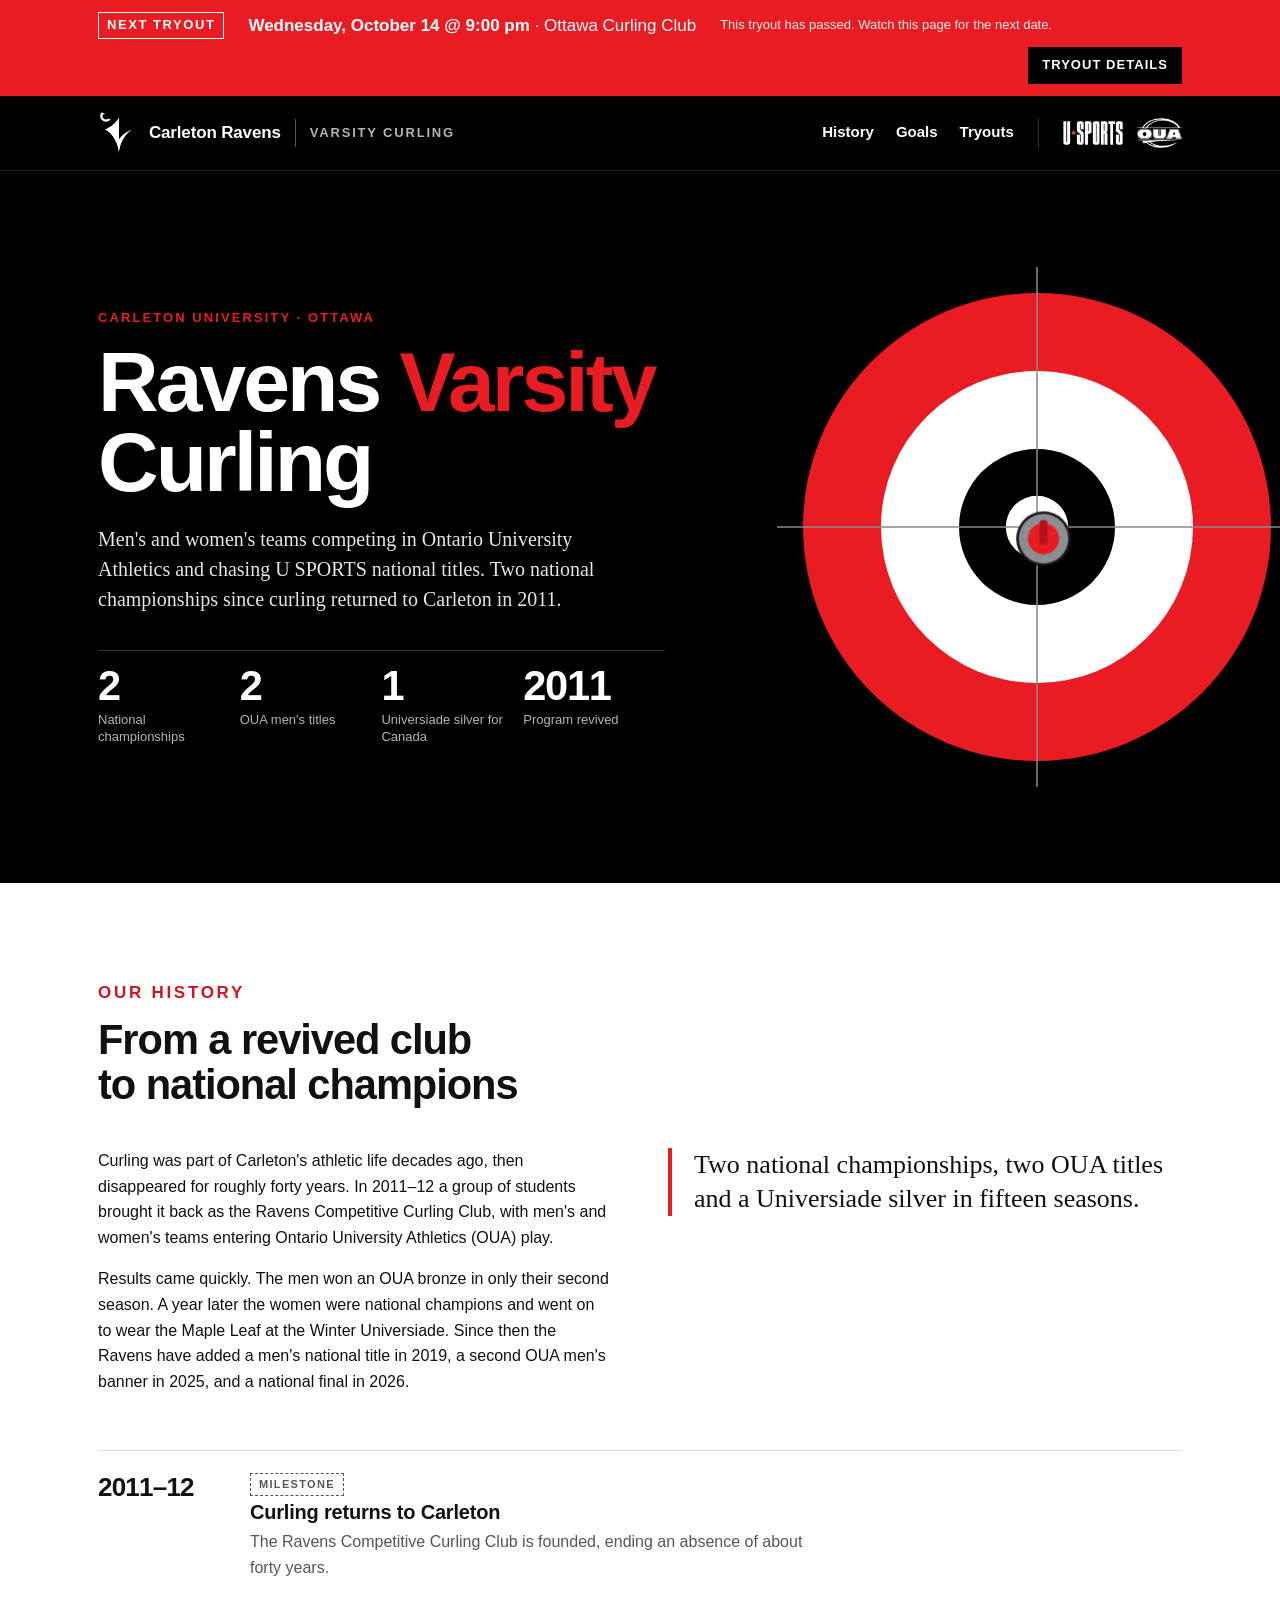
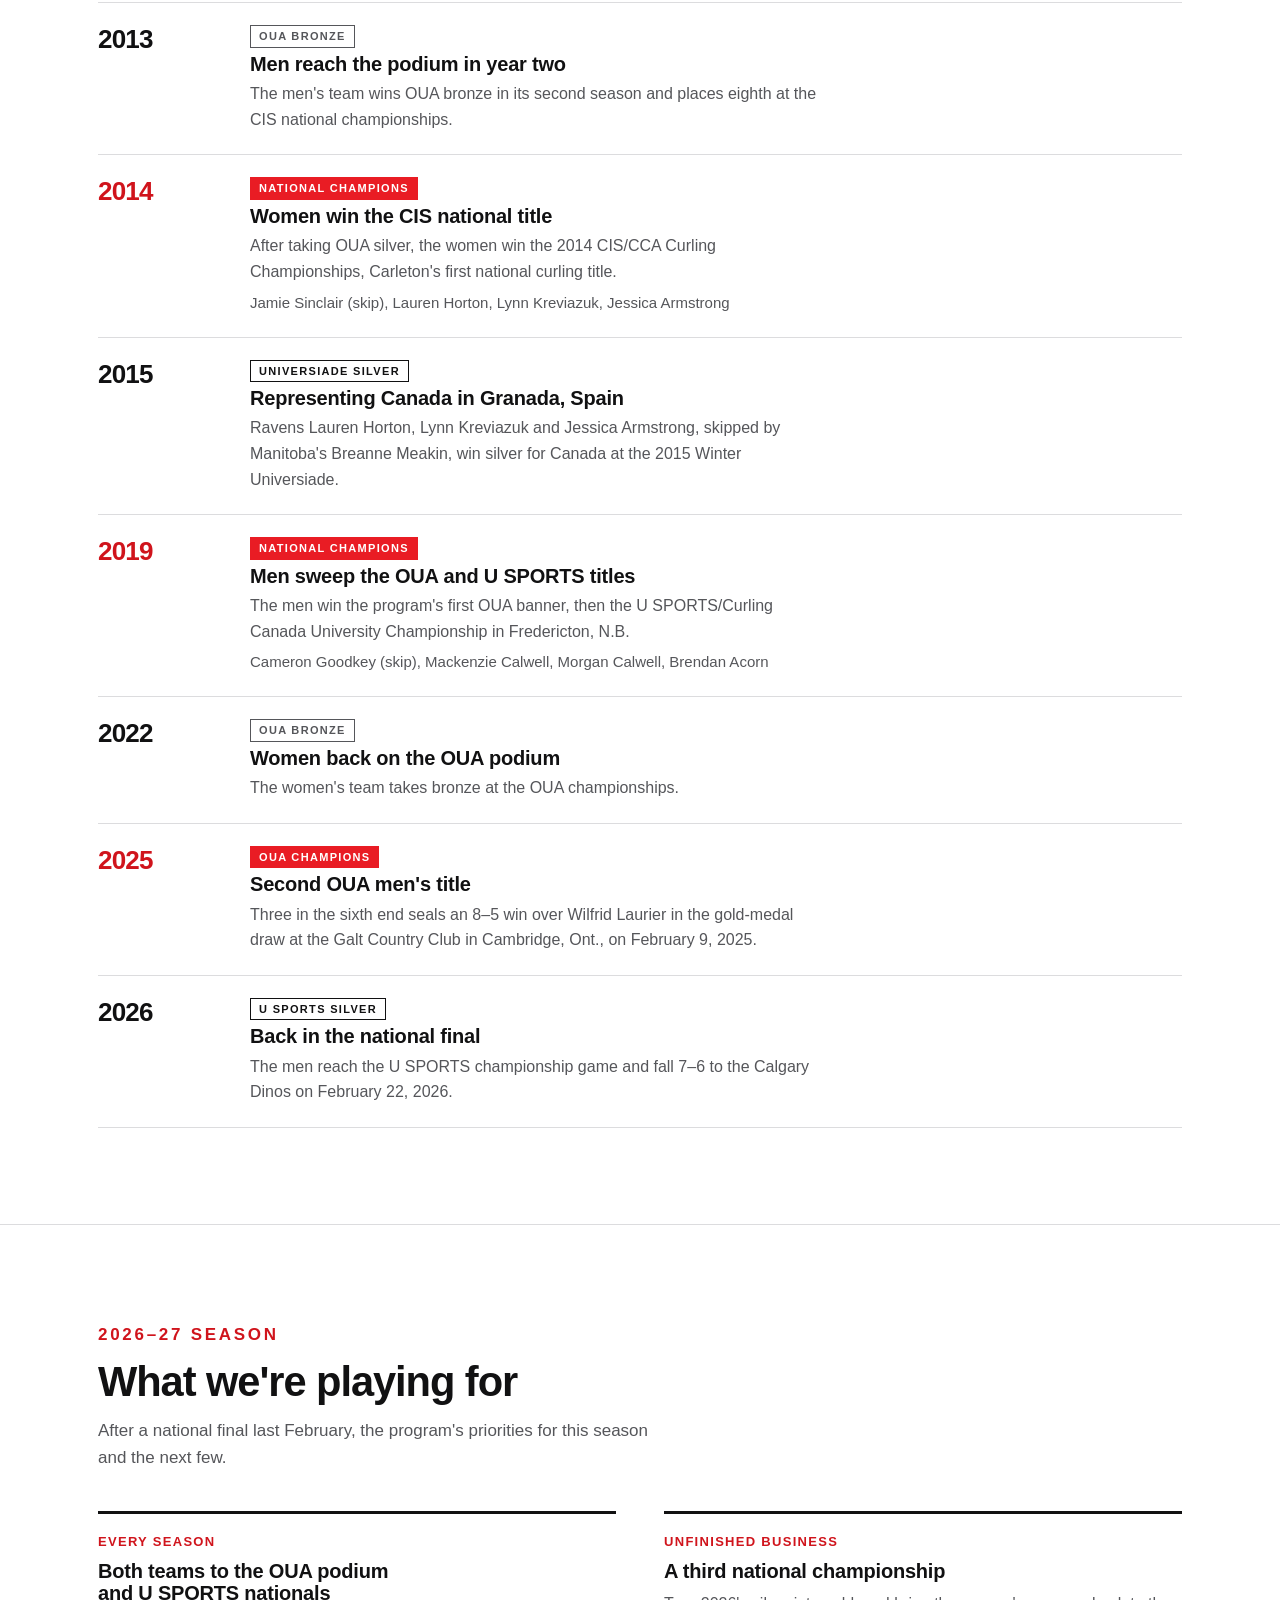
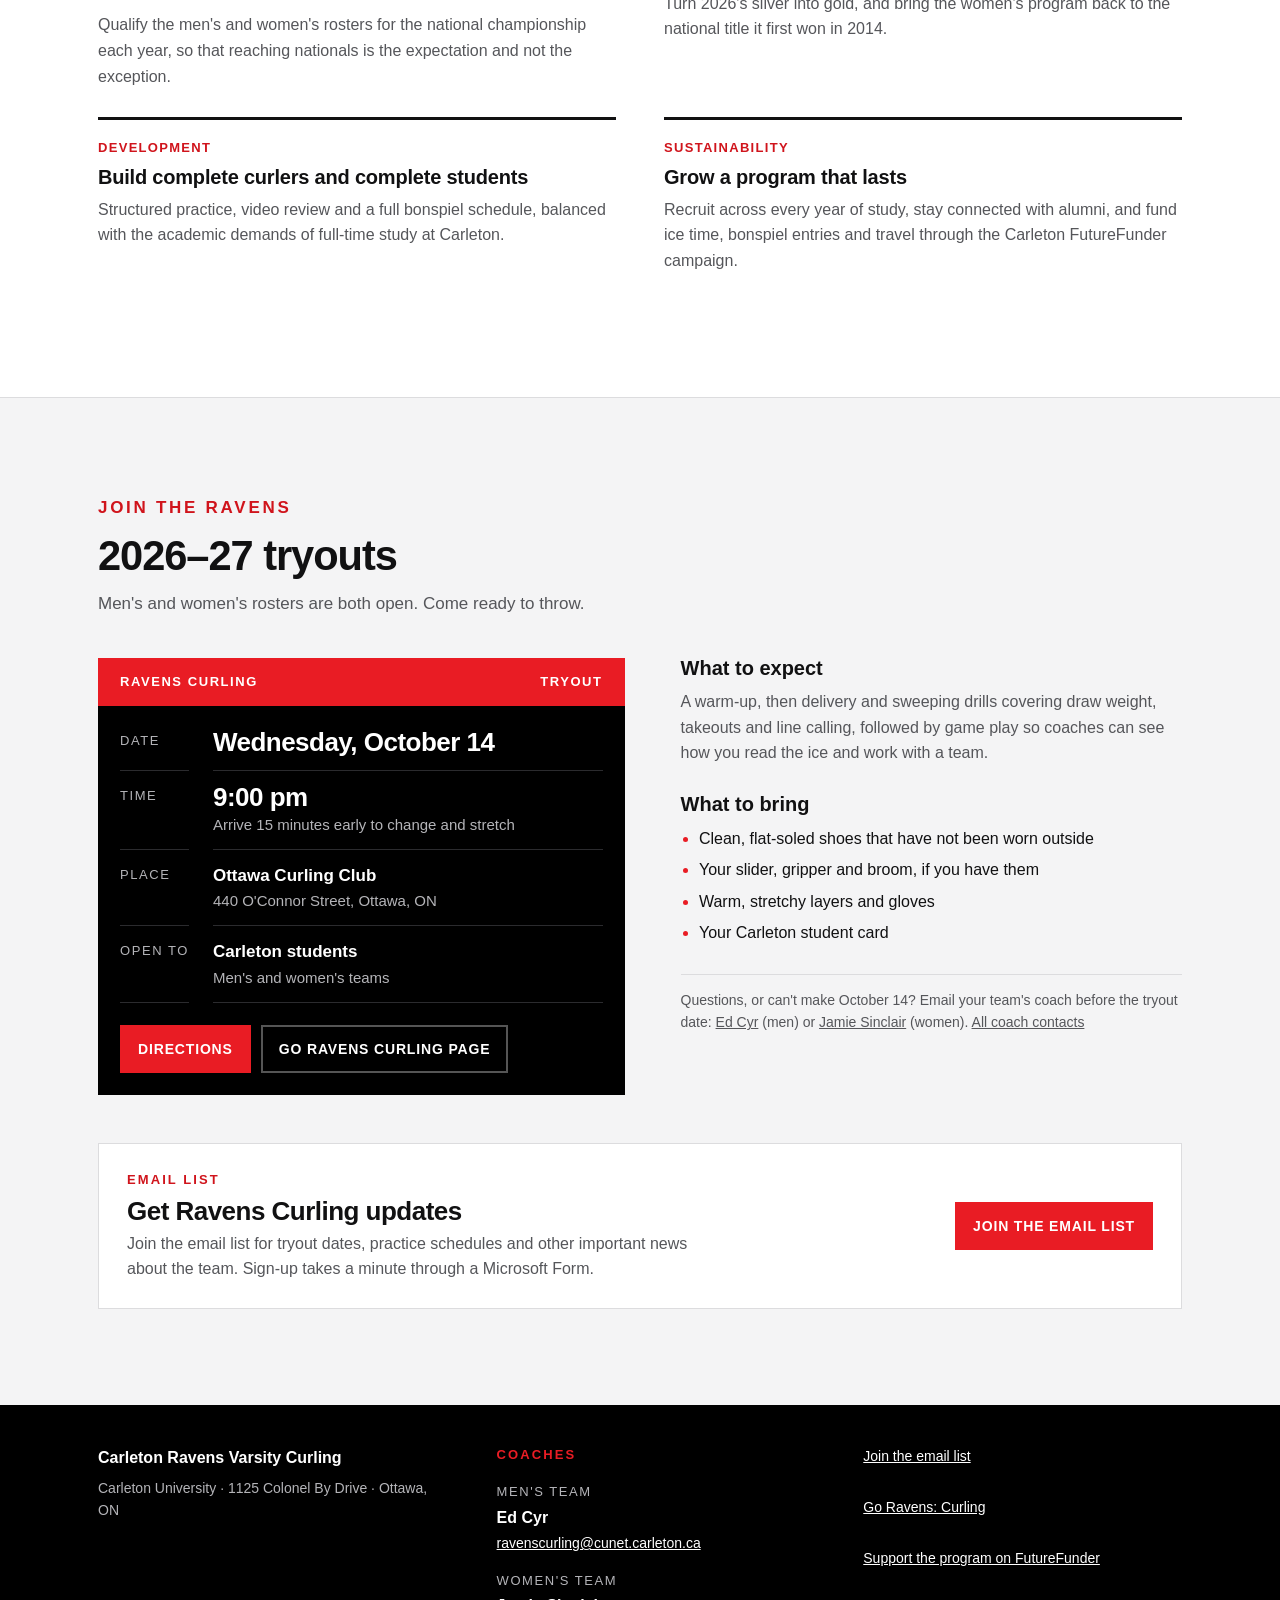
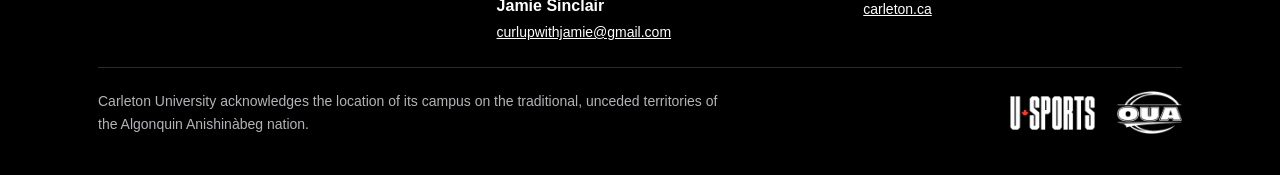
==== index.html @ e9db1a82 "Serve the site from index.html - Move the page from ravenscurling.html to index.html, so   ravenscur" ====
<!doctype html>
<html lang="en">
<head>
<meta charset="utf-8">
<meta name="viewport" content="width=device-width, initial-scale=1, viewport-fit=cover">
<title>Ravens Varsity Curling</title>
<meta name="description" content="Carleton Ravens Varsity Curling: program history, goals, and 2026–27 tryouts at the Ottawa Curling Club.">
<style>
/* Layout: red tryout bar pinned to the top of the document; black hero with a
   to-scale curling house bleeding off the right edge; white body with
   left-aligned sections and a year-rail timeline. Carleton brand colours only
   (Carleton Red, Black, White) plus hue-neutral greys. */
:root {
  /* Carleton primary palette */
  --carleton-red: #E91C24;
  --black: #000000;
  --white: #FFFFFF;

  /* Theme tokens */
  --bg: #FFFFFF;
  --fg: #111112;
  --muted: #55565A;
  --line: #DCDCDE;
  --surface: #F4F4F5;
  --accent-text: #D0141C;
  --hero-bg: #000000;
  --hero-fg: #FFFFFF;
  --hero-muted: #B4B4B8;

  /* Type: brand faces first, then the brand's system defaults (Arial, Georgia) */
  --font-sans: "Helvetica Now Display", "Helvetica Now Text", "Helvetica Neue", Helvetica, Arial, sans-serif;
  --font-serif: Publico, "Publico Text", Georgia, "Times New Roman", serif;

  --step--1: 0.8125rem;
  --step-0: 1rem;
  --step-1: 1.25rem;
  --step-2: 1.625rem;
  --step-3: clamp(1.9rem, 4vw, 2.6rem);
  --step-4: clamp(2.6rem, 8vw, 5.25rem);

  --gutter: clamp(16px, 4vw, 48px);
  --measure: 65ch;
  --maxw: 1180px;
  color-scheme: light;
}
@media (prefers-color-scheme: dark) {
  :root:not([data-theme="light"]) {
    --bg: #0D0D0E;
    --fg: #F2F2F3;
    --muted: #A4A4A9;
    --line: #2A2A2D;
    --surface: #17171A;
    --accent-text: #FF5A5F;
    --hero-bg: #000000;
    --hero-fg: #FFFFFF;
    --hero-muted: #B4B4B8;
    color-scheme: dark;
  }
}
:root[data-theme="dark"] {
  --bg: #0D0D0E;
  --fg: #F2F2F3;
  --muted: #A4A4A9;
  --line: #2A2A2D;
  --surface: #17171A;
  --accent-text: #FF5A5F;
  --hero-bg: #000000;
  --hero-fg: #FFFFFF;
  --hero-muted: #B4B4B8;
  color-scheme: dark;
}

*, *::before, *::after { box-sizing: border-box; }
html { -webkit-text-size-adjust: 100%; scroll-behavior: smooth; }
@media (prefers-reduced-motion: reduce) { html { scroll-behavior: auto; } }
body {
  margin: 0;
  background: var(--bg);
  color: var(--fg);
  font-family: var(--font-sans);
  font-size: var(--step-0);
  line-height: 1.6;
}
img, svg { max-width: 100%; }
a { color: inherit; }
a:focus-visible, button:focus-visible {
  outline: 3px solid var(--carleton-red);
  outline-offset: 3px;
}
h1, h2, h3 { text-wrap: balance; line-height: 1.08; margin: 0; }
p { margin: 0; }

.wrap {
  max-width: var(--maxw);
  margin-inline: auto;
  padding-inline: var(--gutter);
}

/* ---------- Tryout bar (very top) ---------- */
.tryout-bar {
  background: var(--carleton-red);
  color: var(--white);
  padding-top: env(safe-area-inset-top, 0px);
}
.tryout-bar .wrap {
  display: flex;
  flex-wrap: wrap;
  align-items: center;
  gap: 8px 24px;
  padding-block: 12px;
}
.tryout-bar .label {
  font-size: var(--step--1);
  font-weight: 700;
  letter-spacing: 0.12em;
  text-transform: uppercase;
  border: 1.5px solid currentColor;
  padding: 2px 8px;
  white-space: nowrap;
}
.tryout-bar .when {
  font-weight: 700;
  font-size: 1.0625rem;
  min-width: 0;
}
.tryout-bar .when span { font-weight: 400; }
.tryout-bar .countdown {
  font-size: var(--step--1);
  font-variant-numeric: tabular-nums;
  opacity: 0.92;
}
.tryout-bar a.cta {
  margin-left: auto;
  font-weight: 700;
  font-size: var(--step--1);
  letter-spacing: 0.08em;
  text-transform: uppercase;
  text-decoration: none;
  background: var(--black);
  color: var(--white);
  padding: 8px 14px;
  white-space: nowrap;
}
.tryout-bar a.cta:hover { background: var(--white); color: var(--black); }

/* ---------- Site header ---------- */
.site-head {
  background: var(--hero-bg);
  color: var(--hero-fg);
  border-bottom: 1px solid #222;
}
.site-head .wrap {
  display: flex;
  flex-wrap: wrap;
  align-items: center;
  justify-content: space-between;
  gap: 10px 24px;
  padding-block: 14px;
}
.wordmark {
  display: flex;
  align-items: center;
  gap: 14px;
  text-decoration: none;
  font-weight: 700;
  letter-spacing: -0.01em;
}
.brand { display: flex; align-items: center; gap: 14px; margin-right: auto; }
.mark-link { display: block; transition: opacity .15s ease; }
.mark-link:hover { opacity: 0.8; }
.mark-link .mark { display: block; height: 46px; width: auto; }
.wordmark .uni { font-size: 1.0625rem; }
.wordmark .divider { width: 1px; align-self: stretch; background: #555; }
.wordmark .team {
  font-size: var(--step--1);
  text-transform: uppercase;
  letter-spacing: 0.14em;
  color: var(--hero-muted);
}
.site-nav { display: flex; flex-wrap: wrap; gap: 4px 22px; }
.site-nav a {
  text-decoration: none;
  font-size: 0.9375rem;
  font-weight: 700;
  padding-block: 4px;
  border-bottom: 2px solid transparent;
}
.site-nav a:hover { border-bottom-color: var(--carleton-red); }

/* U SPORTS and OUA marks: white on transparent, so they sit on black only */
.leagues { display: flex; align-items: center; gap: 14px; }
.leagues img { display: block; width: auto; }
.site-head .leagues { padding-left: 24px; border-left: 1px solid #333; }
.site-head .lg-usports { height: 24px; }
.site-head .lg-oua { height: 30px; }

/* ---------- Hero ---------- */
.hero {
  background: var(--hero-bg);
  color: var(--hero-fg);
  overflow: hidden;
  position: relative;
}
.hero .wrap {
  display: grid;
  grid-template-columns: minmax(0, 1.15fr) minmax(0, 1fr);
  align-items: center;
  gap: 24px;
  padding-block: clamp(48px, 8vw, 96px);
}
.eyebrow {
  font-size: var(--step--1);
  font-weight: 700;
  text-transform: uppercase;
  letter-spacing: 0.16em;
}
.hero .eyebrow { color: var(--carleton-red); }
.hero h1 {
  font-size: var(--step-4);
  font-weight: 800;
  letter-spacing: -0.035em;
  line-height: 0.95;
  margin-top: 14px;
}
.hero h1 .red { color: var(--carleton-red); }
.hero .lede {
  font-family: var(--font-serif);
  font-size: var(--step-1);
  line-height: 1.5;
  color: #E6E6E8;
  max-width: 34rem;
  margin-top: 22px;
}
.honours {
  list-style: none;
  padding: 0;
  margin: 36px 0 0;
  display: grid;
  grid-template-columns: repeat(4, minmax(0, 1fr));
  border-top: 1px solid #333;
}
.honours li {
  padding: 14px 12px 0 0;
  display: grid;
  gap: 4px;
  align-content: start;
}
.honours .n {
  font-size: var(--step-3);
  font-weight: 800;
  letter-spacing: -0.03em;
  line-height: 1;
  font-variant-numeric: tabular-nums;
}
.honours .t {
  font-size: var(--step--1);
  color: var(--hero-muted);
  line-height: 1.35;
}

.house-fig {
  margin: 0;
  justify-self: end;
  width: min(520px, 118%);
  margin-right: calc(-1 * clamp(40px, 9vw, 140px));
  position: relative;
}
.house-fig svg { display: block; width: 100%; height: auto; }
.stone-slide {
  animation: deliver 1.6s cubic-bezier(.17,.84,.32,1) 0.2s both;
}
@keyframes deliver {
  from { transform: translate(0, 230px); }
  to   { transform: translate(0, 0); }
}
@media (prefers-reduced-motion: reduce) {
  .stone-slide { animation: none; }
}

/* ---------- Sections ---------- */
section.block { padding-block: clamp(56px, 8vw, 96px); }
section.block + section.block { border-top: 1px solid var(--line); }
.sec-head {
  display: grid;
  gap: 12px;
  margin-bottom: 40px;
  max-width: var(--measure);
}
.sec-head .eyebrow { color: var(--accent-text); }
.sec-head h2 {
  font-size: var(--step-3);
  font-weight: 800;
  letter-spacing: -0.025em;
}
.sec-head p { color: var(--muted); font-size: 1.0625rem; }

/* History intro */
.history-intro {
  display: grid;
  grid-template-columns: minmax(0, 1fr) minmax(0, 1fr);
  gap: 32px 56px;
  margin-bottom: 56px;
}
.history-intro p { max-width: var(--measure); }
.history-intro p + p { margin-top: 1em; }
.pull {
  font-family: var(--font-serif);
  font-size: var(--step-2);
  line-height: 1.3;
  border-left: 4px solid var(--carleton-red);
  padding-left: 22px;
  align-self: start;
}
.pull cite {
  display: block;
  font-family: var(--font-sans);
  font-style: normal;
  font-size: var(--step--1);
  color: var(--muted);
  margin-top: 12px;
  letter-spacing: 0.04em;
}

/* Timeline */
.timeline {
  list-style: none;
  margin: 0;
  padding: 0;
  display: grid;
}
.timeline li {
  display: grid;
  grid-template-columns: 7.5rem minmax(0, 1fr);
  gap: 0 32px;
  padding-block: 22px;
  border-top: 1px solid var(--line);
}
.timeline li:last-child { border-bottom: 1px solid var(--line); }
.timeline .yr {
  font-size: var(--step-2);
  font-weight: 800;
  letter-spacing: -0.03em;
  line-height: 1.1;
  font-variant-numeric: tabular-nums;
}
.timeline .body { display: grid; gap: 6px; min-width: 0; }
.timeline h3 { font-size: var(--step-1); font-weight: 700; letter-spacing: -0.01em; }
.timeline p { color: var(--muted); max-width: var(--measure); }
.timeline .roster { font-size: 0.9375rem; }
.chip {
  justify-self: start;
  font-size: 0.6875rem;
  font-weight: 700;
  text-transform: uppercase;
  letter-spacing: 0.12em;
  padding: 3px 8px;
  border: 1.5px solid var(--fg);
  line-height: 1.3;
}
.chip.gold { background: var(--carleton-red); border-color: var(--carleton-red); color: var(--white); }
.chip.silver { border-color: var(--fg); }
.chip.bronze { border-color: var(--muted); color: var(--muted); }
.chip.milestone { border-style: dashed; border-color: var(--muted); color: var(--muted); }
.timeline li.title .yr { color: var(--accent-text); }

/* Goals */
.goals {
  list-style: none;
  margin: 0;
  padding: 0;
  display: grid;
  grid-template-columns: repeat(2, minmax(0, 1fr));
  gap: 0 48px;
  counter-reset: goal;
}
.goals li {
  border-top: 3px solid var(--fg);
  padding-block: 18px 28px;
  display: grid;
  gap: 8px;
  align-content: start;
  min-width: 0;
}
.goals h3 { font-size: var(--step-1); font-weight: 700; letter-spacing: -0.01em; }
.goals p { color: var(--muted); }
.goals .tag {
  font-size: var(--step--1);
  font-weight: 700;
  letter-spacing: 0.1em;
  text-transform: uppercase;
  color: var(--accent-text);
}

/* Tryouts */
.tryouts {
  background: var(--surface);
}
.tryout-grid {
  display: grid;
  grid-template-columns: minmax(0, 1.05fr) minmax(0, 1fr);
  gap: 40px 56px;
  align-items: start;
}
.ticket {
  background: var(--hero-bg);
  color: var(--hero-fg);
  display: grid;
}
.ticket .top {
  background: var(--carleton-red);
  color: var(--white);
  padding: 14px 22px;
  display: flex;
  justify-content: space-between;
  gap: 12px;
  flex-wrap: wrap;
  font-weight: 700;
  font-size: var(--step--1);
  letter-spacing: 0.12em;
  text-transform: uppercase;
}
.ticket dl {
  margin: 0;
  padding: 10px 22px 22px;
  display: grid;
  grid-template-columns: max-content minmax(0, 1fr);
  gap: 0 24px;
}
.ticket dt, .ticket dd {
  padding-block: 12px;
  border-bottom: 1px solid #2B2B2E;
  margin: 0;
}
.ticket dt {
  font-size: var(--step--1);
  text-transform: uppercase;
  letter-spacing: 0.12em;
  color: var(--hero-muted);
  padding-top: 15px;
}
.ticket dd { font-weight: 700; font-size: 1.0625rem; min-width: 0; }
.ticket dd .sub { display: block; font-weight: 400; font-size: 0.9375rem; color: var(--hero-muted); }
.ticket dd .big { font-size: var(--step-2); letter-spacing: -0.02em; line-height: 1.15; display: block; }
.ticket .actions {
  padding: 0 22px 22px;
  display: flex;
  flex-wrap: wrap;
  gap: 10px;
}
.btn {
  display: inline-block;
  font-weight: 700;
  font-size: 0.875rem;
  letter-spacing: 0.06em;
  text-transform: uppercase;
  text-decoration: none;
  padding: 11px 16px;
  border: 2px solid var(--carleton-red);
  background: var(--carleton-red);
  color: var(--white);
}
.btn:hover { background: var(--white); color: var(--black); border-color: var(--white); }
.btn.ghost { background: transparent; border-color: #555; color: var(--hero-fg); }
.btn.ghost:hover { border-color: var(--white); background: var(--white); color: var(--black); }

.expect { display: grid; gap: 28px; }
.expect h3 { font-size: var(--step-1); font-weight: 700; margin-bottom: 10px; }
.expect ul { margin: 0; padding-left: 1.15em; display: grid; gap: 6px; }
.expect li::marker { color: var(--carleton-red); }
.expect p { color: var(--muted); max-width: var(--measure); }
.note {
  font-size: 0.875rem;
  color: var(--muted);
  border-top: 1px solid var(--line);
  padding-top: 14px;
}

/* Email list sign-up */
.signup {
  margin-top: 48px;
  background: var(--bg);
  border: 1px solid var(--line);
  padding: 26px 28px;
  display: flex;
  flex-wrap: wrap;
  align-items: center;
  justify-content: space-between;
  gap: 18px 40px;
}
.signup .text { display: grid; gap: 6px; flex: 1 1 340px; min-width: 0; }
.signup .eyebrow { color: var(--accent-text); }
.signup h3 { font-size: var(--step-2); font-weight: 800; letter-spacing: -0.02em; }
.signup p { color: var(--muted); max-width: var(--measure); }
.signup .btn { white-space: nowrap; }
.signup .btn:hover { background: var(--fg); color: var(--bg); border-color: var(--fg); }

/* Footer */
.site-foot {
  background: var(--hero-bg);
  color: var(--hero-muted);
  font-size: 0.875rem;
  padding-bottom: env(safe-area-inset-bottom, 0px);
}
.site-foot .wrap {
  display: grid;
  grid-template-columns: minmax(0, 1.1fr) minmax(0, 1fr) minmax(0, 1fr);
  gap: 24px 48px;
  padding-block: 40px;
}
.site-foot strong { color: var(--hero-fg); display: block; font-size: 1rem; margin-bottom: 6px; }
.site-foot a { color: var(--hero-fg); }
.site-foot ul { list-style: none; margin: 0; padding: 0; display: grid; gap: 6px; }
.site-foot .eyebrow { color: var(--carleton-red); margin-bottom: 10px; }
.coaches { display: grid; gap: 16px; align-content: start; }
.coaches .eyebrow { margin-bottom: 0; }
.coach { display: grid; gap: 2px; }
.coach .team-name { font-size: var(--step--1); text-transform: uppercase; letter-spacing: 0.12em; }
.coach .name { color: var(--hero-fg); font-weight: 700; font-size: 1rem; }
.coach a { overflow-wrap: anywhere; }
[tabindex="-1"]:focus { outline: none; }
.foot-bottom {
  grid-column: 1 / -1;
  display: flex;
  flex-wrap: wrap;
  align-items: center;
  justify-content: space-between;
  gap: 20px 40px;
  border-top: 1px solid #2B2B2E;
  padding-top: 22px;
}
.site-foot .ack { flex: 1 1 340px; min-width: 0; max-width: 80ch; }
.site-foot .leagues { gap: 22px; }
.site-foot .lg-usports { height: 34px; }
.site-foot .lg-oua { height: 43px; }

/* ---------- Responsive ---------- */
@media (max-width: 900px) {
  .hero .wrap { grid-template-columns: minmax(0, 1fr); }
  .house-fig {
    justify-self: center;
    width: min(420px, 100%);
    margin-right: 0;
    order: -1;
  }
  .history-intro, .tryout-grid, .goals, .site-foot .wrap { grid-template-columns: minmax(0, 1fr); }
  .wordmark .divider, .wordmark .team { display: none; }
}
@media (max-width: 700px) {
  /* Header: raven and league marks on the first row, section links below */
  .site-head .leagues { order: 2; padding-left: 0; border-left: 0; gap: 10px; }
  .site-nav { order: 3; flex-basis: 100%; }
}
@media (max-width: 620px) {
  .honours { grid-template-columns: repeat(2, minmax(0, 1fr)); row-gap: 14px; }
  .timeline li { grid-template-columns: minmax(0, 1fr); gap: 6px; }
  .tryout-bar a.cta { margin-left: 0; }
  .ticket dl { grid-template-columns: minmax(0, 1fr); }
  .ticket dt { border-bottom: 0; padding-bottom: 0; }
}
@media (max-width: 400px) {
  .mark-link .mark { height: 40px; }
  .site-head .lg-usports { height: 20px; }
  .site-head .lg-oua { height: 25px; }
}
</style>
</head>
<body>

<!-- ===== Next tryout ===== -->
<div class="tryout-bar" role="region" aria-label="Next tryout">
  <div class="wrap">
    <span class="label">Next tryout</span>
    <p class="when">Wednesday, October 14 @ 9:00 pm <span>· Ottawa Curling Club</span></p>
    <p class="countdown" id="countdown" aria-live="polite"></p>
    <a class="cta" href="#tryouts">Tryout details</a>
  </div>
</div>

<header class="site-head">
  <div class="wrap">
    <div class="brand">
    <!-- Ravens secondary logomark (raven face without shield, for solid black backgrounds), from the Ravens Brand Guide -->
    <a class="mark-link" href="https://goravens.ca/" target="_blank" rel="noopener" title="goravens.ca">
      <img class="mark" alt="Carleton Ravens: goravens.ca home page" width="98" height="122" src="[data-uri]">
    </a>
    <a class="wordmark" href="#top" aria-label="Carleton Ravens Curling, top of page">
      <span class="uni">Carleton Ravens</span>
      <span class="divider" aria-hidden="true"></span>
      <span class="team">Varsity Curling</span>
    </a>
    </div>
    <nav class="site-nav" aria-label="Sections">
      <a href="#history">History</a>
      <a href="#goals">Goals</a>
      <a href="#tryouts">Tryouts</a>
    </nav>
    <div class="leagues" role="group" aria-label="Leagues">
      <img class="lg-usports" alt="U SPORTS" width="388" height="155" src="[data-uri]">
      <img class="lg-oua" alt="Ontario University Athletics (OUA)" width="295" height="196" src="[data-uri]">
    </div>
  </div>
</header>

<main id="top">

  <!-- ===== Hero ===== -->
  <section class="hero" aria-labelledby="hero-title">
    <div class="wrap">
      <div>
        <p class="eyebrow">Carleton University · Ottawa</p>
        <h1 id="hero-title">Ravens <span class="red">Varsity</span><br>Curling</h1>
        <p class="lede">Men's and women's teams competing in Ontario University Athletics and chasing U&nbsp;SPORTS national titles. Two national championships since curling returned to Carleton in 2011.</p>
        <ul class="honours" aria-label="Program honours">
          <li><span class="n">2</span><span class="t">National championships</span></li>
          <li><span class="n">2</span><span class="t">OUA men's titles</span></li>
          <li><span class="n">1</span><span class="t">Universiade silver for Canada</span></li>
          <li><span class="n">2011</span><span class="t">Program revived</span></li>
        </ul>
      </div>

      <figure class="house-fig" aria-hidden="true">
        <!-- To scale at 2.5 units per inch: 12-ft ring r=180, 8-ft r=120, 4-ft r=60,
             19-in button r≈24. Stone enlarged past its 12-in scale (r=15) so it reads at a glance. -->
        <svg viewBox="0 0 400 400" xmlns="http://www.w3.org/2000/svg" role="img">
          <rect width="400" height="400" fill="#000000"/>
          <circle cx="200" cy="200" r="180" fill="#E91C24"/>
          <circle cx="200" cy="200" r="120" fill="#FFFFFF"/>
          <circle cx="200" cy="200" r="60" fill="#000000"/>
          <circle cx="200" cy="200" r="24" fill="#FFFFFF"/>
          <!-- centre line and tee line -->
          <line x1="200" y1="0" x2="200" y2="400" stroke="#8A8A8F" stroke-width="1.2"/>
          <line x1="0" y1="200" x2="400" y2="200" stroke="#8A8A8F" stroke-width="1.2"/>
          <!-- shot stone, biting the button -->
          <g class="stone-slide">
            <g transform="translate(205 209)">
              <circle r="21" fill="#1A1A1C"/>
              <circle r="19" fill="#8D8E93"/>
              <circle r="12" fill="#E91C24"/>
              <rect x="-3.1" y="-14.4" width="6.2" height="18.6" rx="2.6" fill="#B5131A"/>
            </g>
          </g>
        </svg>
      </figure>
    </div>
  </section>

  <!-- ===== History ===== -->
  <section class="block" id="history" aria-labelledby="history-title">
    <div class="wrap">
      <div class="sec-head">
        <p class="eyebrow">Our history</p>
        <h2 id="history-title">From a revived club to national champions</h2>
      </div>

      <div class="history-intro">
        <div>
          <p>Curling was part of Carleton's athletic life decades ago, then disappeared for roughly forty years. In 2011–12 a group of students brought it back as the Ravens Competitive Curling Club, with men's and women's teams entering Ontario University Athletics (OUA) play.</p>
          <p>Results came quickly. The men won an OUA bronze in only their second season. A year later the women were national champions and went on to wear the Maple Leaf at the Winter Universiade. Since then the Ravens have added a men's national title in 2019, a second OUA men's banner in 2025, and a national final in 2026.</p>
        </div>
        <p class="pull">Two national championships, two OUA titles and a Universiade silver in fifteen seasons.</p>
      </div>

      <ol class="timeline" aria-label="Program timeline">
        <li>
          <span class="yr">2011–12</span>
          <div class="body">
            <span class="chip milestone">Milestone</span>
            <h3>Curling returns to Carleton</h3>
            <p>The Ravens Competitive Curling Club is founded, ending an absence of about forty years.</p>
          </div>
        </li>
        <li>
          <span class="yr">2013</span>
          <div class="body">
            <span class="chip bronze">OUA bronze</span>
            <h3>Men reach the podium in year two</h3>
            <p>The men's team wins OUA bronze in its second season and places eighth at the CIS national championships.</p>
          </div>
        </li>
        <li class="title">
          <span class="yr">2014</span>
          <div class="body">
            <span class="chip gold">National champions</span>
            <h3>Women win the CIS national title</h3>
            <p>After taking OUA silver, the women win the 2014 CIS/CCA Curling Championships, Carleton's first national curling title.</p>
            <p class="roster">Jamie Sinclair (skip), Lauren Horton, Lynn Kreviazuk, Jessica Armstrong</p>
          </div>
        </li>
        <li>
          <span class="yr">2015</span>
          <div class="body">
            <span class="chip silver">Universiade silver</span>
            <h3>Representing Canada in Granada, Spain</h3>
            <p>Ravens Lauren Horton, Lynn Kreviazuk and Jessica Armstrong, skipped by Manitoba's Breanne Meakin, win silver for Canada at the 2015 Winter Universiade.</p>
          </div>
        </li>
        <li class="title">
          <span class="yr">2019</span>
          <div class="body">
            <span class="chip gold">National champions</span>
            <h3>Men sweep the OUA and U&nbsp;SPORTS titles</h3>
            <p>The men win the program's first OUA banner, then the U&nbsp;SPORTS/Curling Canada University Championship in Fredericton, N.B.</p>
            <p class="roster">Cameron Goodkey (skip), Mackenzie Calwell, Morgan Calwell, Brendan Acorn</p>
          </div>
        </li>
        <li>
          <span class="yr">2022</span>
          <div class="body">
            <span class="chip bronze">OUA bronze</span>
            <h3>Women back on the OUA podium</h3>
            <p>The women's team takes bronze at the OUA championships.</p>
          </div>
        </li>
        <li class="title">
          <span class="yr">2025</span>
          <div class="body">
            <span class="chip gold">OUA champions</span>
            <h3>Second OUA men's title</h3>
            <p>Three in the sixth end seals an 8–5 win over Wilfrid Laurier in the gold-medal draw at the Galt Country Club in Cambridge, Ont., on February 9, 2025.</p>
          </div>
        </li>
        <li>
          <span class="yr">2026</span>
          <div class="body">
            <span class="chip silver">U&nbsp;SPORTS silver</span>
            <h3>Back in the national final</h3>
            <p>The men reach the U&nbsp;SPORTS championship game and fall 7–6 to the Calgary Dinos on February 22, 2026.</p>
          </div>
        </li>
      </ol>
    </div>
  </section>

  <!-- ===== Goals ===== -->
  <section class="block" id="goals" aria-labelledby="goals-title">
    <div class="wrap">
      <div class="sec-head">
        <p class="eyebrow">2026–27 season</p>
        <h2 id="goals-title">What we're playing for</h2>
        <p>After a national final last February, the program's priorities for this season and the next few.</p>
      </div>

      <ol class="goals">
        <li>
          <span class="tag">Every season</span>
          <h3>Both teams to the OUA podium and U&nbsp;SPORTS nationals</h3>
          <p>Qualify the men's and women's rosters for the national championship each year, so that reaching nationals is the expectation and not the exception.</p>
        </li>
        <li>
          <span class="tag">Unfinished business</span>
          <h3>A third national championship</h3>
          <p>Turn 2026's silver into gold, and bring the women's program back to the national title it first won in 2014.</p>
        </li>
        <li>
          <span class="tag">Development</span>
          <h3>Build complete curlers and complete students</h3>
          <p>Structured practice, video review and a full bonspiel schedule, balanced with the academic demands of full-time study at Carleton.</p>
        </li>
        <li>
          <span class="tag">Sustainability</span>
          <h3>Grow a program that lasts</h3>
          <p>Recruit across every year of study, stay connected with alumni, and fund ice time, bonspiel entries and travel through the Carleton FutureFunder campaign.</p>
        </li>
      </ol>
    </div>
  </section>

  <!-- ===== Tryouts ===== -->
  <section class="block tryouts" id="tryouts" aria-labelledby="tryouts-title">
    <div class="wrap">
      <div class="sec-head">
        <p class="eyebrow">Join the Ravens</p>
        <h2 id="tryouts-title">2026–27 tryouts</h2>
        <p>Men's and women's rosters are both open. Come ready to throw.</p>
      </div>

      <div class="tryout-grid">
        <div class="ticket">
          <div class="top"><span>Ravens Curling</span><span>Tryout</span></div>
          <dl>
            <dt>Date</dt>
            <dd><span class="big">Wednesday, October 14</span></dd>
            <dt>Time</dt>
            <dd><span class="big">9:00 pm</span><span class="sub">Arrive 15 minutes early to change and stretch</span></dd>
            <dt>Place</dt>
            <dd>Ottawa Curling Club<span class="sub">440 O'Connor Street, Ottawa, ON</span></dd>
            <dt>Open to</dt>
            <dd>Carleton students<span class="sub">Men's and women's teams</span></dd>
          </dl>
          <div class="actions">
            <a class="btn" href="https://www.google.com/maps/search/?api=1&amp;query=Ottawa+Curling+Club+440+O%27Connor+Street+Ottawa" target="_blank" rel="noopener">Directions</a>
            <a class="btn ghost" href="https://goravens.ca/clubteams/curling" target="_blank" rel="noopener">Go Ravens curling page</a>
          </div>
        </div>

        <div class="expect">
          <div>
            <h3>What to expect</h3>
            <p>A warm-up, then delivery and sweeping drills covering draw weight, takeouts and line calling, followed by game play so coaches can see how you read the ice and work with a team.</p>
          </div>
          <div>
            <h3>What to bring</h3>
            <ul>
              <li>Clean, flat-soled shoes that have not been worn outside</li>
              <li>Your slider, gripper and broom, if you have them</li>
              <li>Warm, stretchy layers and gloves</li>
              <li>Your Carleton student card</li>
            </ul>
          </div>
          <p class="note">Questions, or can't make October 14? Email your team's coach before the tryout date: <a href="mailto:ravenscurling@cunet.carleton.ca">Ed Cyr</a> (men) or <a href="mailto:curlupwithjamie@gmail.com">Jamie Sinclair</a> (women). <a href="#contact">All coach contacts</a></p>
        </div>
      </div>

      <div class="signup" id="email-list">
        <div class="text">
          <p class="eyebrow">Email list</p>
          <h3>Get Ravens Curling updates</h3>
          <p>Join the email list for tryout dates, practice schedules and other important news about the team. Sign-up takes a minute through a Microsoft Form.</p>
        </div>
        <a class="btn" href="https://forms.cloud.microsoft/r/B8VHtvBhwE" target="_blank" rel="noopener">Join the email list</a>
      </div>
    </div>
  </section>

</main>

<footer class="site-foot">
  <div class="wrap">
    <div>
      <strong>Carleton Ravens Varsity Curling</strong>
      Carleton University · 1125 Colonel By Drive · Ottawa, ON
    </div>
    <div id="contact" class="coaches">
      <p class="eyebrow">Coaches</p>
      <div class="coach">
        <span class="team-name">Men's team</span>
        <span class="name">Ed Cyr</span>
        <a href="mailto:ravenscurling@cunet.carleton.ca">ravenscurling@cunet.carleton.ca</a>
      </div>
      <div class="coach">
        <span class="team-name">Women's team</span>
        <span class="name">Jamie Sinclair</span>
        <a href="mailto:curlupwithjamie@gmail.com">curlupwithjamie@gmail.com</a>
      </div>
    </div>
    <ul>
      <li><a href="https://forms.cloud.microsoft/r/B8VHtvBhwE" target="_blank" rel="noopener">Join the email list</a></li>
      <li><a href="https://goravens.ca/clubteams/curling" target="_blank" rel="noopener">Go Ravens: Curling</a></li>
      <li><a href="https://futurefunder.carleton.ca/giving-fund/mens-curling-competitive-club/" target="_blank" rel="noopener">Support the program on FutureFunder</a></li>
      <li><a href="https://carleton.ca" target="_blank" rel="noopener">carleton.ca</a></li>
    </ul>
    <div class="foot-bottom">
      <p class="ack">Carleton University acknowledges the location of its campus on the traditional, unceded territories of the Algonquin Anishinàbeg nation.</p>
      <div class="leagues" role="group" aria-label="Leagues">
        <img class="lg-usports" alt="U SPORTS" width="388" height="155" src="[data-uri]">
        <img class="lg-oua" alt="Ontario University Athletics (OUA)" width="295" height="196" src="[data-uri]">
      </div>
    </div>
  </div>
</footer>

<script>
// In-page links (Tryout details, History, Goals, Tryouts). Scroll in script so they
// work everywhere, including previews that load the page from a data: URL.
document.addEventListener('click', function (e) {
  var a = e.target.closest && e.target.closest('a[href^="#"]');
  if (!a) return;
  var id = a.getAttribute('href').slice(1);
  var smooth = !window.matchMedia('(prefers-reduced-motion: reduce)').matches;
  if (id === 'top' || id === '') {
    e.preventDefault();
    window.scrollTo({ top: 0, behavior: smooth ? 'smooth' : 'auto' });
    return;
  }
  var target = document.getElementById(id);
  if (!target) return;
  e.preventDefault();
  target.scrollIntoView({ behavior: smooth ? 'smooth' : 'auto', block: 'start' });
  if (!target.hasAttribute('tabindex')) target.setAttribute('tabindex', '-1');
  target.focus({ preventScroll: true });
  try { history.replaceState(null, '', '#' + id); } catch (err) { /* data: or sandboxed URL */ }
});

(function () {
  var el = document.getElementById('countdown');
  if (!el) return;
  // Tryout: Wednesday, October 14, 2026 at 9:00 pm Ottawa time (EDT, UTC−4)
  var tryout = new Date('2026-10-14T21:00:00-04:00');
  var now = new Date();
  var ms = tryout - now;
  if (ms <= 0) {
    el.textContent = 'This tryout has passed. Watch this page for the next date.';
    return;
  }
  var day = 86400000;
  var startOfToday = new Date(now.getFullYear(), now.getMonth(), now.getDate());
  var startOfTryout = new Date(tryout.getFullYear(), tryout.getMonth(), tryout.getDate());
  var days = Math.round((startOfTryout - startOfToday) / day);
  el.textContent = days === 0 ? 'Tonight' : days === 1 ? 'Tomorrow night' : 'In ' + days + ' days';
})();
</script>
</body>
</html>
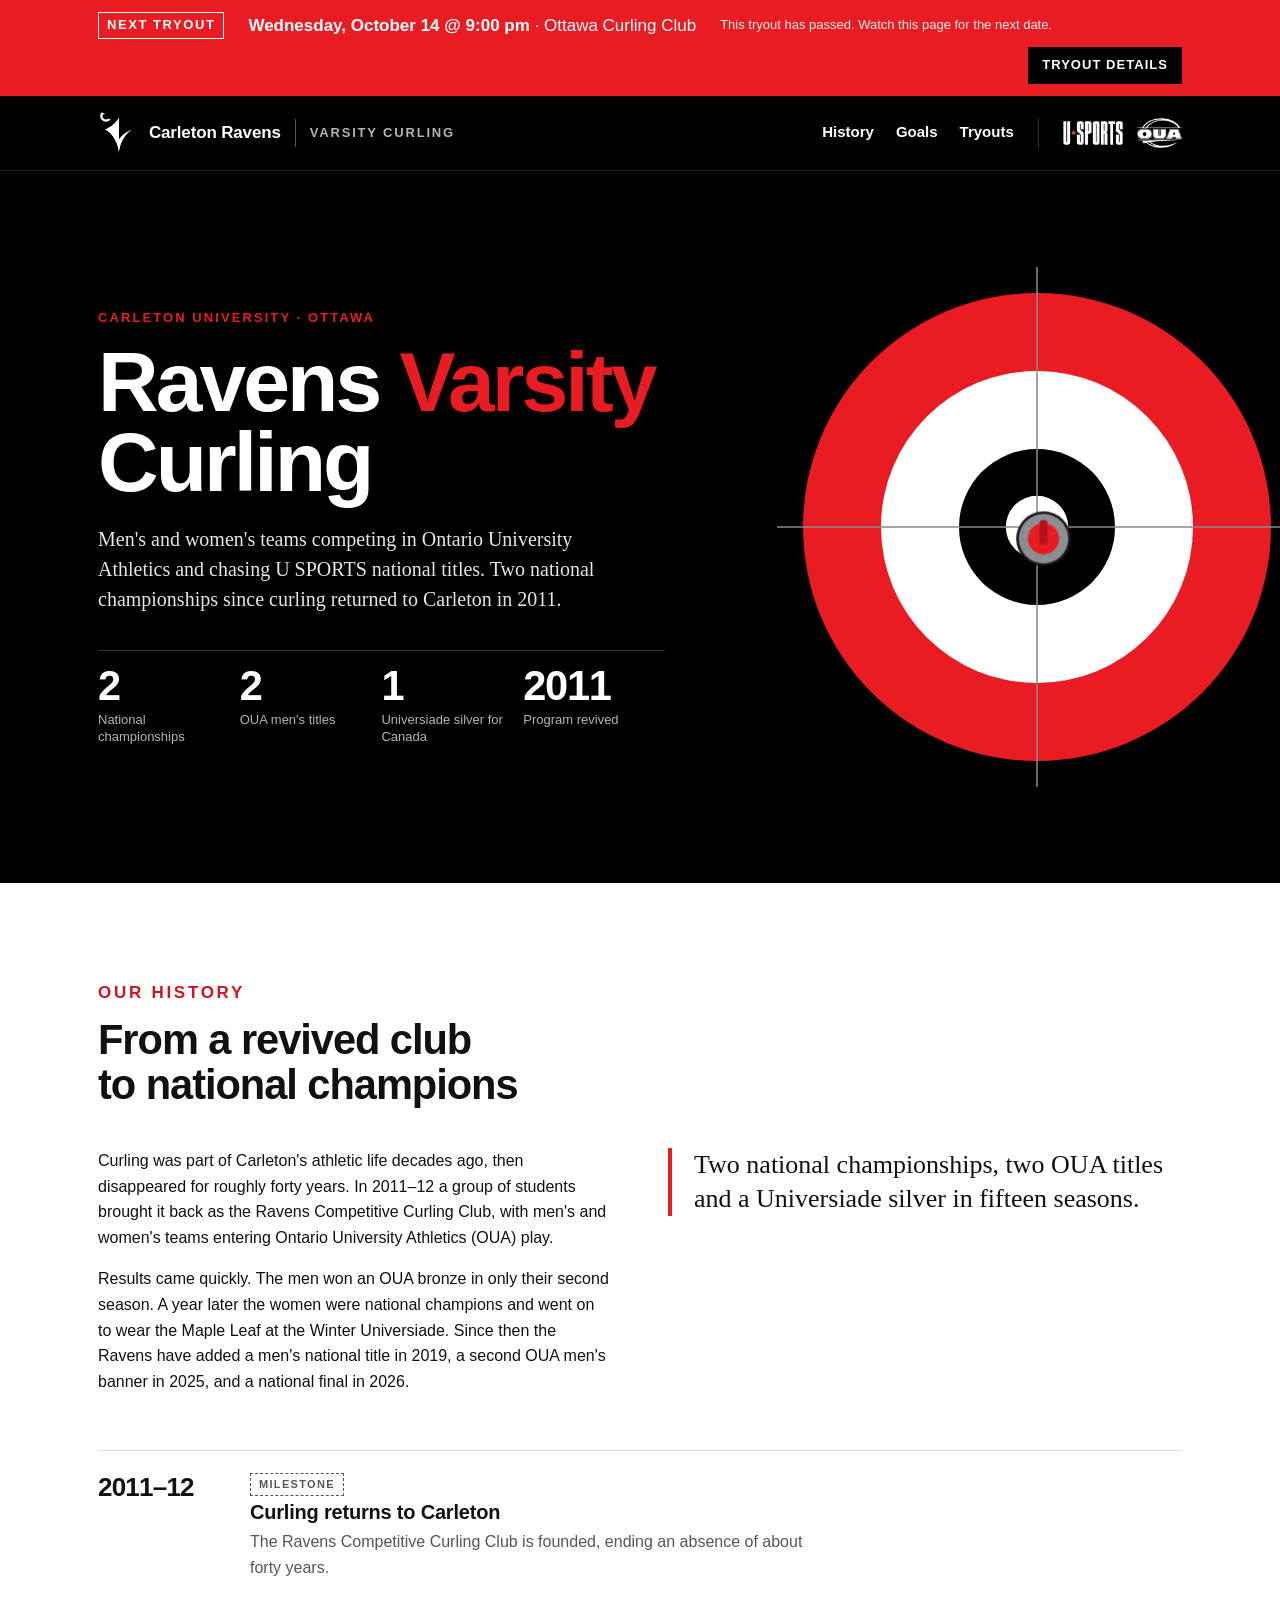
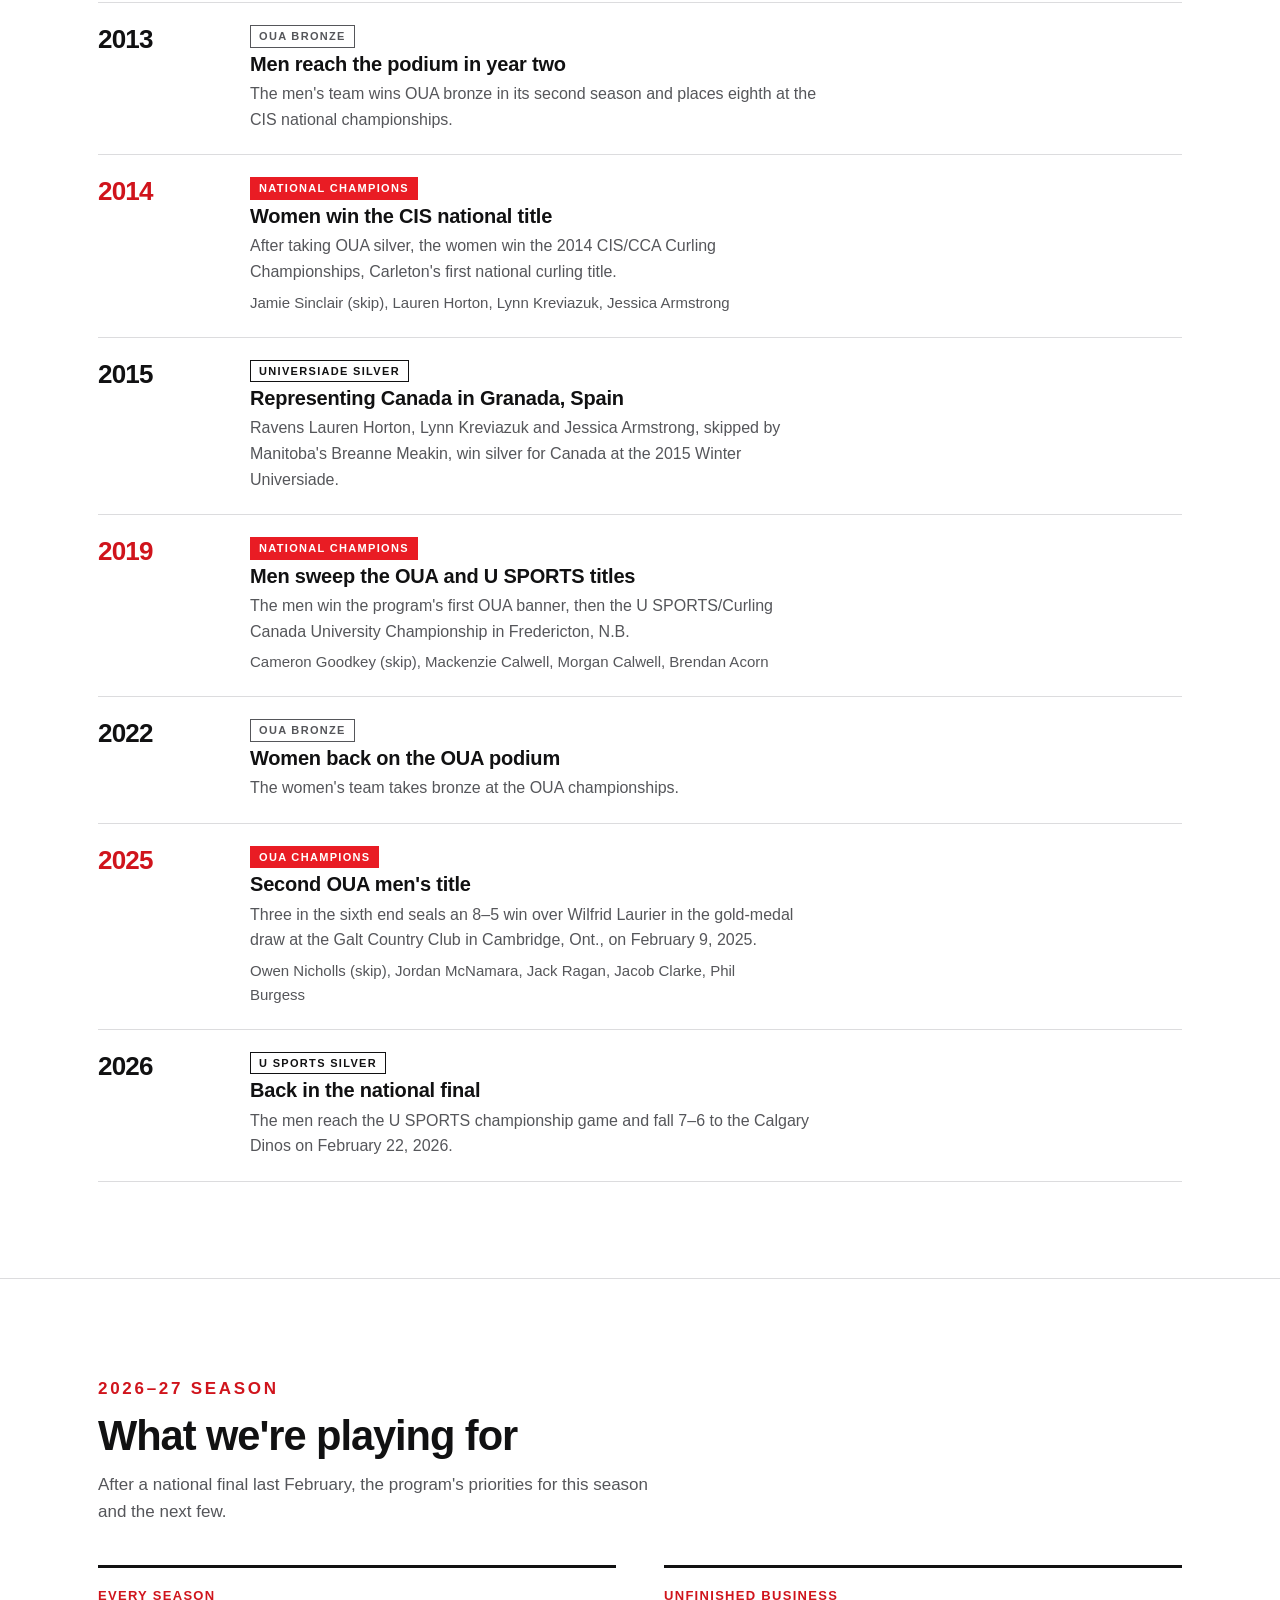
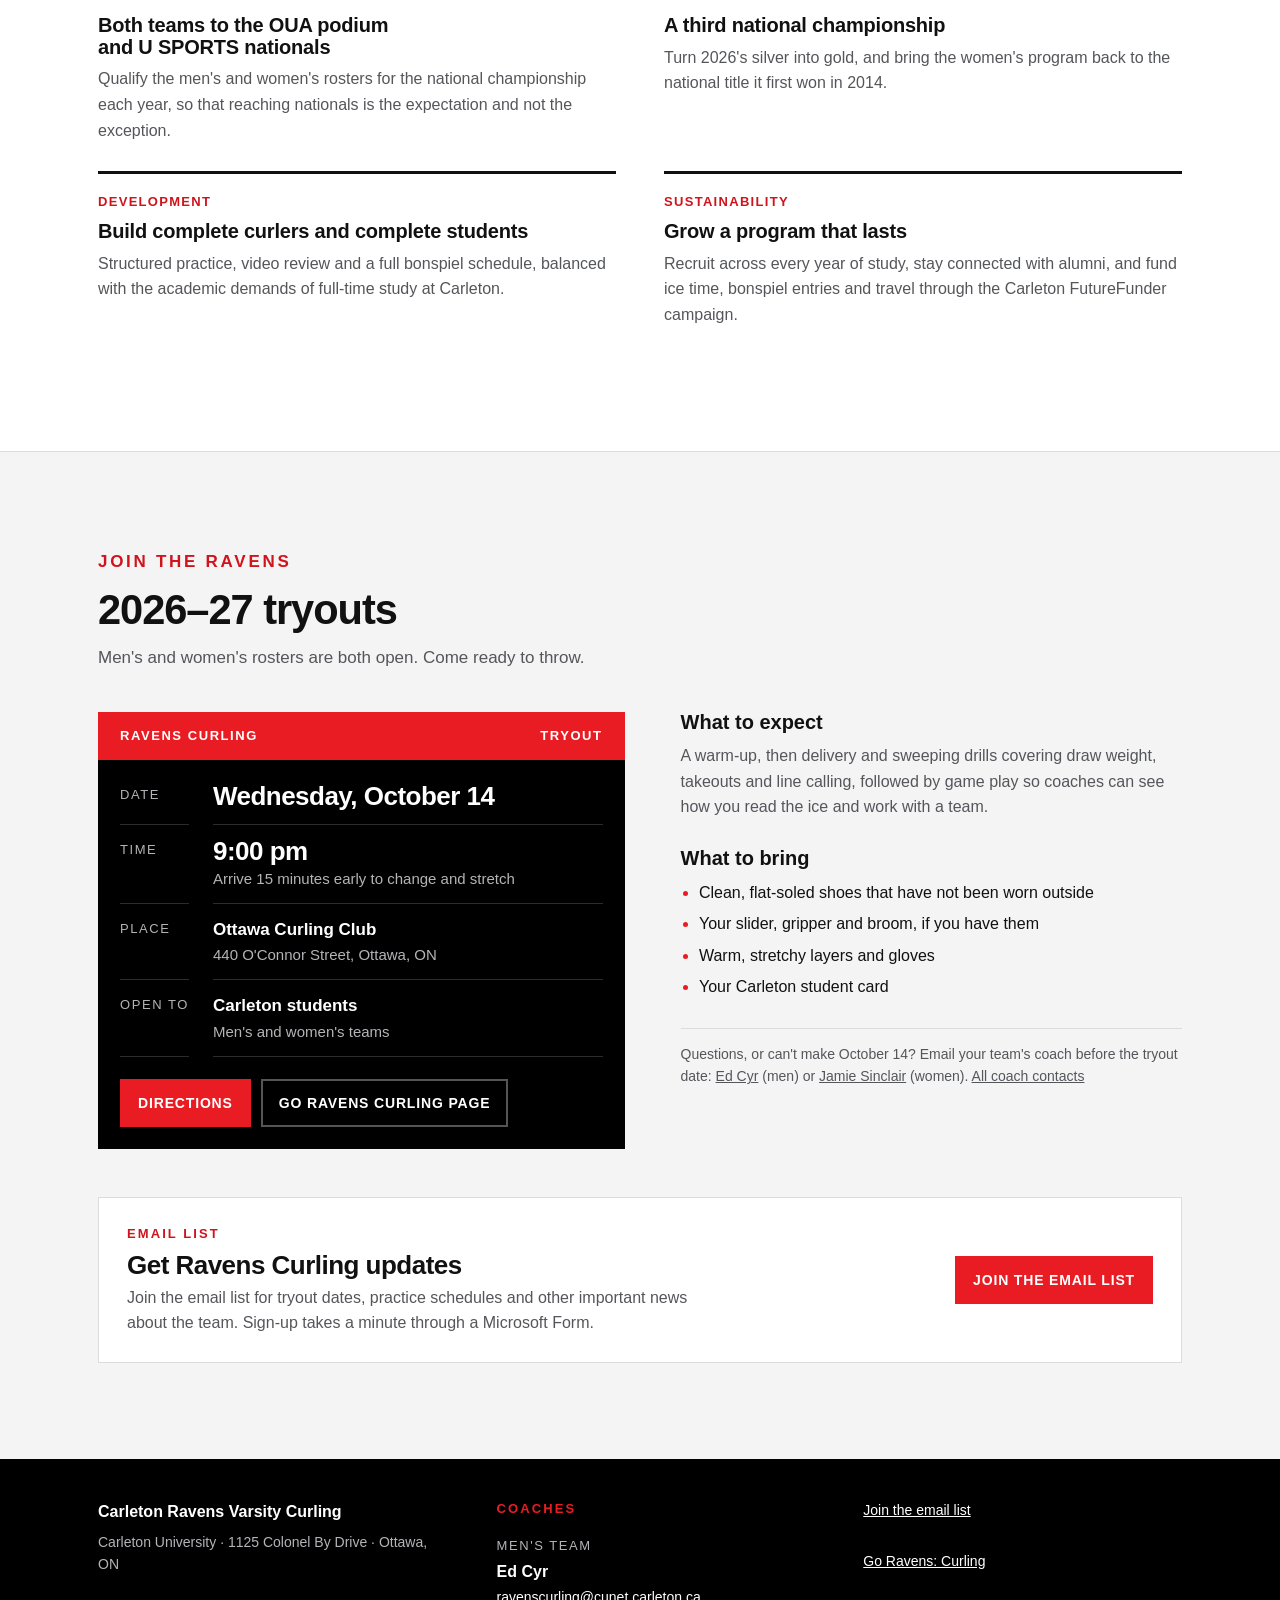
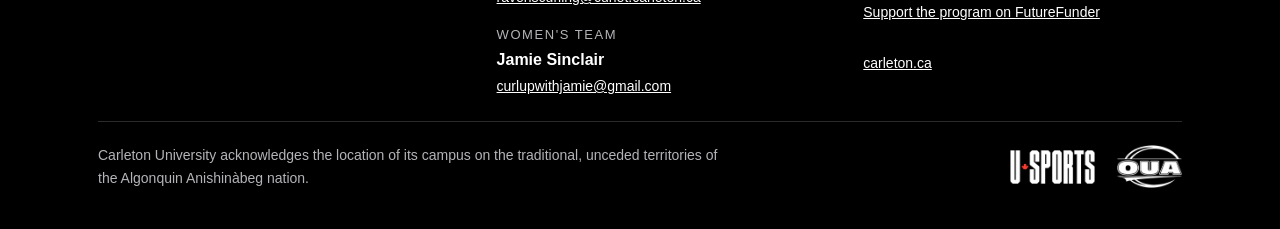
==== commit e51fbd53: "Add 2025 OUA championship roster to history Co-Authored-By: Claude Opus 5.5 <noreply@anthropic.com>" ====
--- a/index.html
+++ b/index.html
@@ -717,6 +717,7 @@
             <span class="chip gold">OUA champions</span>
             <h3>Second OUA men's title</h3>
             <p>Three in the sixth end seals an 8–5 win over Wilfrid Laurier in the gold-medal draw at the Galt Country Club in Cambridge, Ont., on February 9, 2025.</p>
+            <p class="roster">Owen Nicholls (skip), Jordan McNamara, Jack Ragan, Jacob Clarke, Phil Burgess</p>
           </div>
         </li>
         <li>
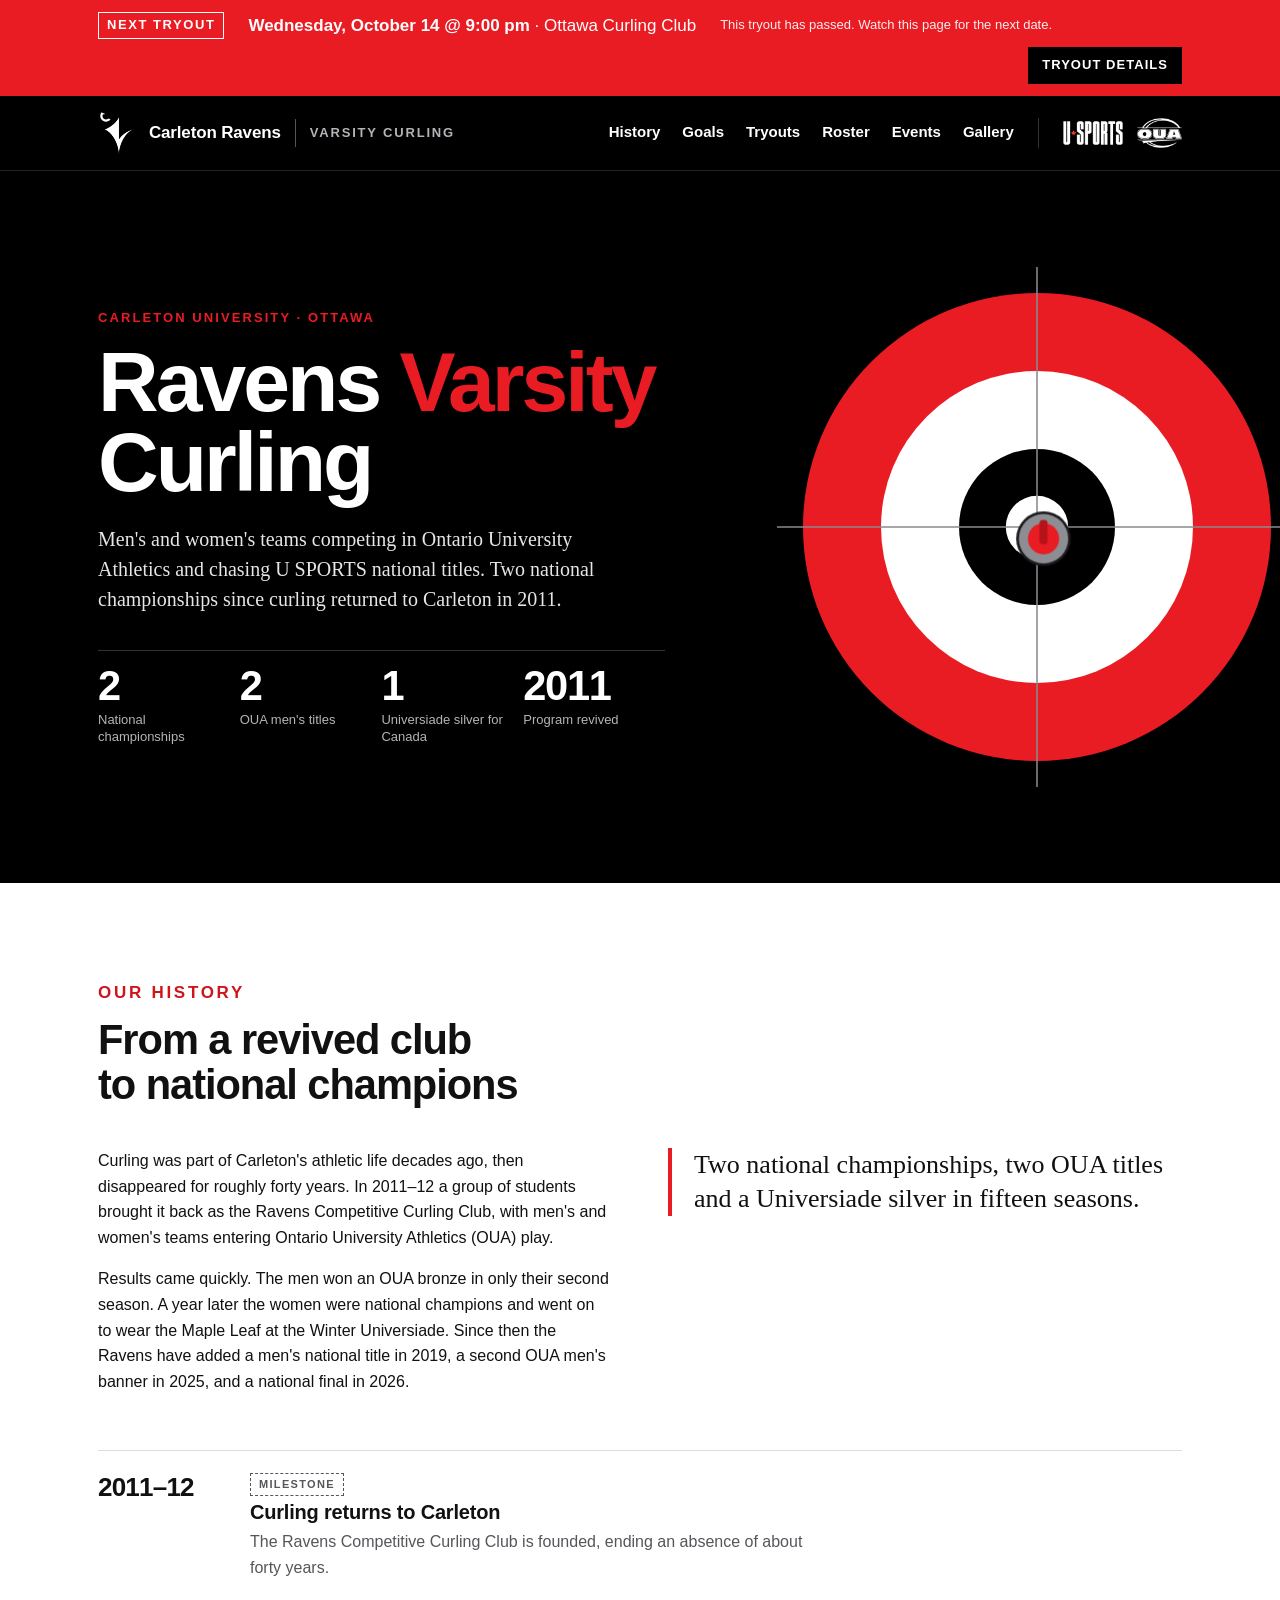
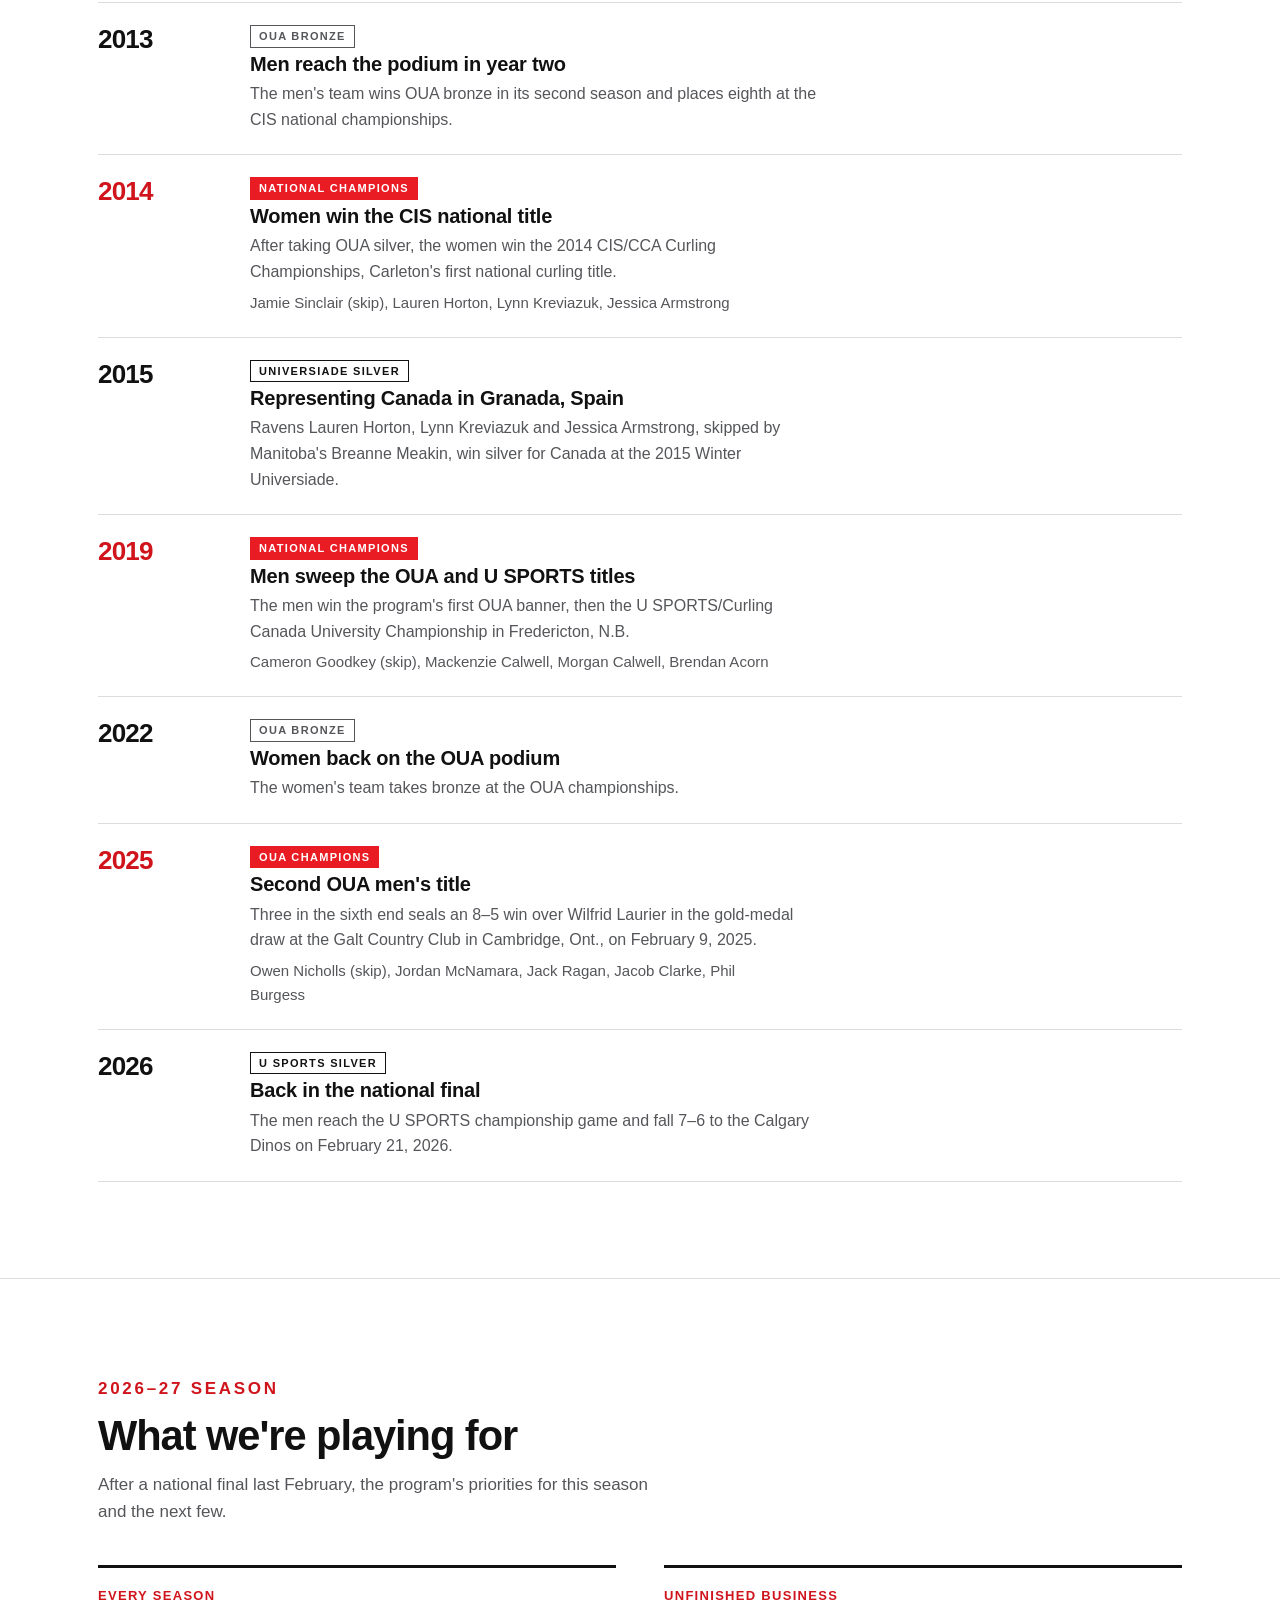
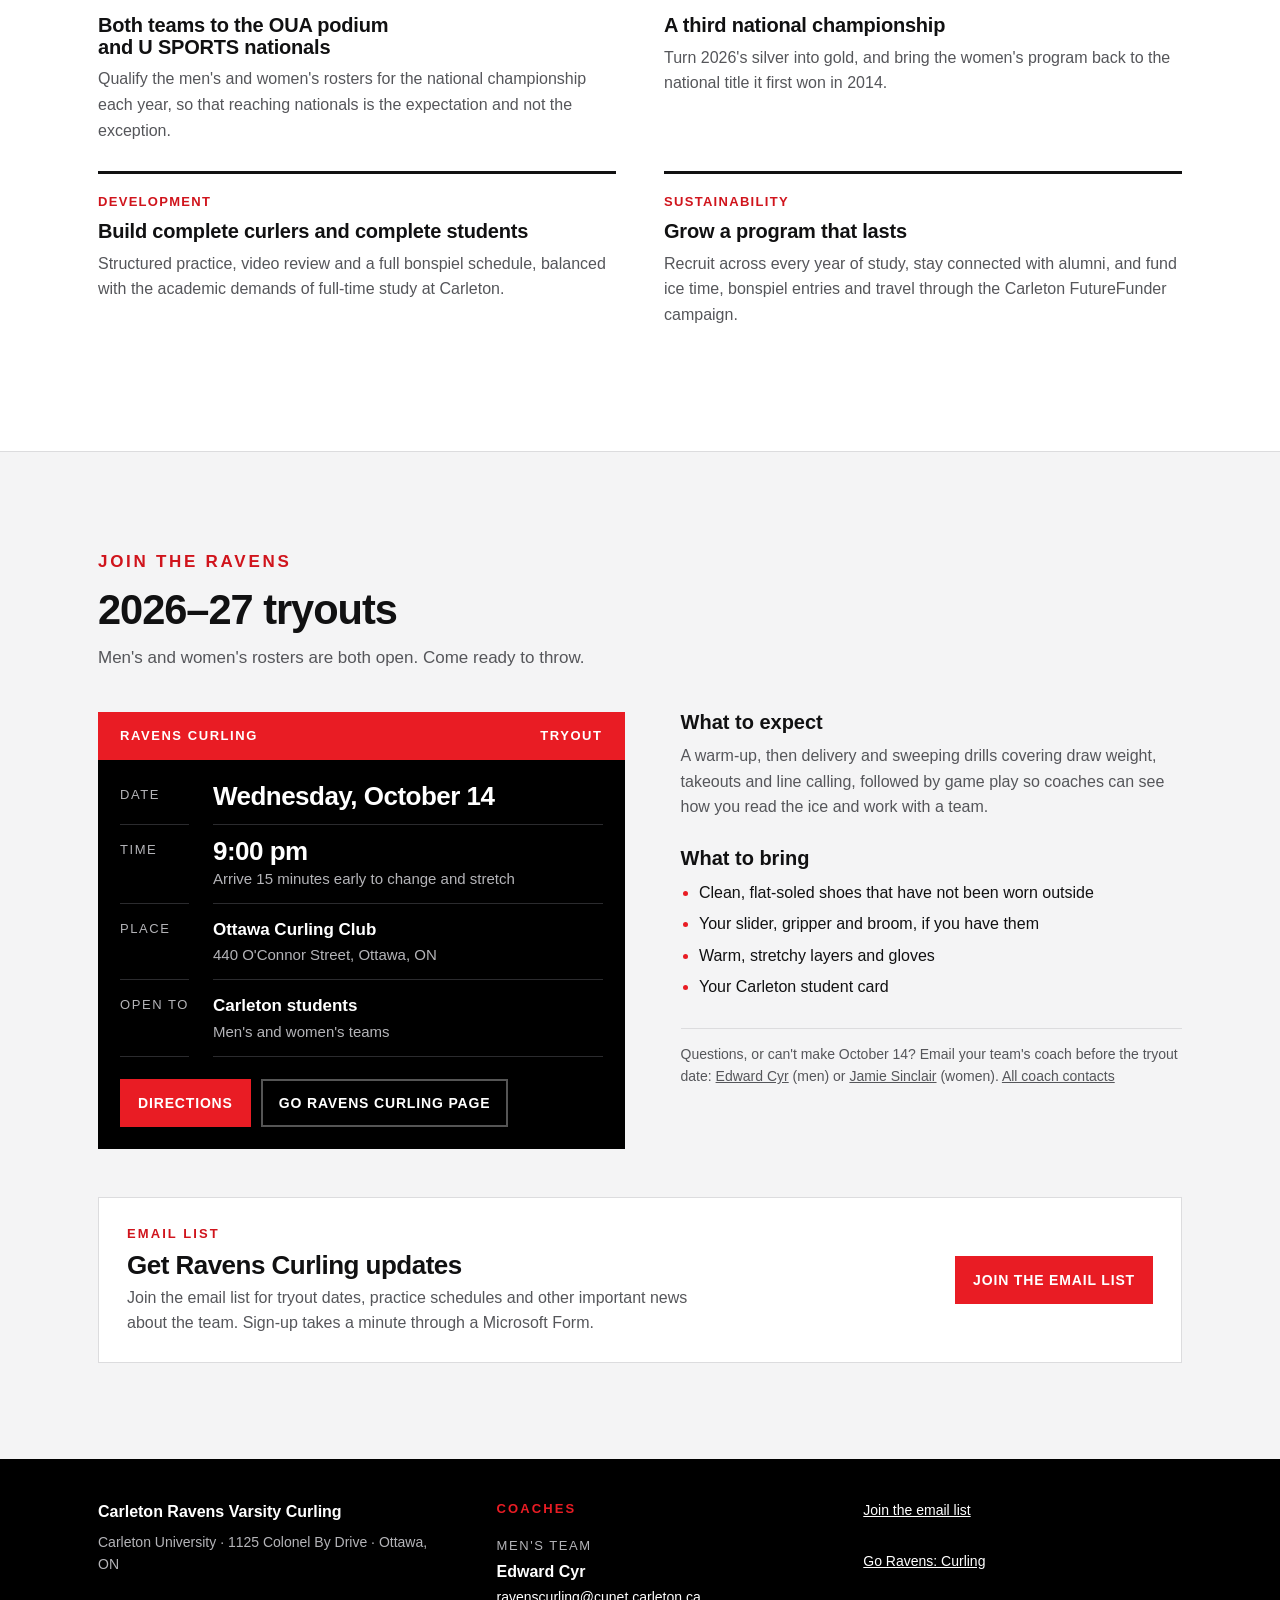
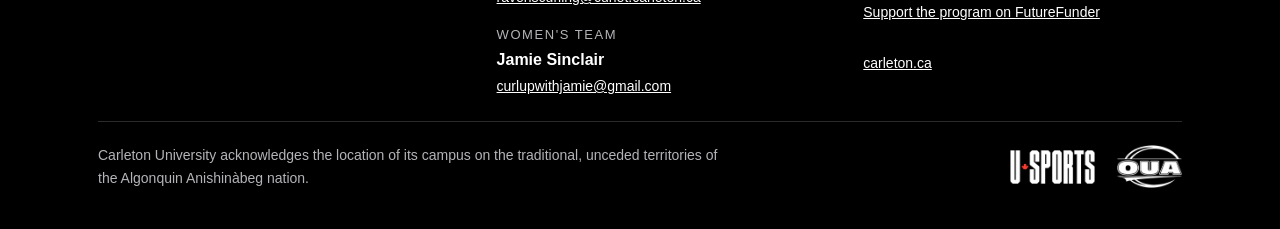
==== commit 3989d6fe: "Add Roster, Events and Gallery pages - Split shared styles, script and logos into styles.css, site.j" ====
--- a/index.html
+++ b/index.html
@@ -5,564 +5,7 @@
 <meta name="viewport" content="width=device-width, initial-scale=1, viewport-fit=cover">
 <title>Ravens Varsity Curling</title>
 <meta name="description" content="Carleton Ravens Varsity Curling: program history, goals, and 2026–27 tryouts at the Ottawa Curling Club.">
-<style>
-/* Layout: red tryout bar pinned to the top of the document; black hero with a
-   to-scale curling house bleeding off the right edge; white body with
-   left-aligned sections and a year-rail timeline. Carleton brand colours only
-   (Carleton Red, Black, White) plus hue-neutral greys. */
-:root {
-  /* Carleton primary palette */
-  --carleton-red: #E91C24;
-  --black: #000000;
-  --white: #FFFFFF;
-
-  /* Theme tokens */
-  --bg: #FFFFFF;
-  --fg: #111112;
-  --muted: #55565A;
-  --line: #DCDCDE;
-  --surface: #F4F4F5;
-  --accent-text: #D0141C;
-  --hero-bg: #000000;
-  --hero-fg: #FFFFFF;
-  --hero-muted: #B4B4B8;
-
-  /* Type: brand faces first, then the brand's system defaults (Arial, Georgia) */
-  --font-sans: "Helvetica Now Display", "Helvetica Now Text", "Helvetica Neue", Helvetica, Arial, sans-serif;
-  --font-serif: Publico, "Publico Text", Georgia, "Times New Roman", serif;
-
-  --step--1: 0.8125rem;
-  --step-0: 1rem;
-  --step-1: 1.25rem;
-  --step-2: 1.625rem;
-  --step-3: clamp(1.9rem, 4vw, 2.6rem);
-  --step-4: clamp(2.6rem, 8vw, 5.25rem);
-
-  --gutter: clamp(16px, 4vw, 48px);
-  --measure: 65ch;
-  --maxw: 1180px;
-  color-scheme: light;
-}
-@media (prefers-color-scheme: dark) {
-  :root:not([data-theme="light"]) {
-    --bg: #0D0D0E;
-    --fg: #F2F2F3;
-    --muted: #A4A4A9;
-    --line: #2A2A2D;
-    --surface: #17171A;
-    --accent-text: #FF5A5F;
-    --hero-bg: #000000;
-    --hero-fg: #FFFFFF;
-    --hero-muted: #B4B4B8;
-    color-scheme: dark;
-  }
-}
-:root[data-theme="dark"] {
-  --bg: #0D0D0E;
-  --fg: #F2F2F3;
-  --muted: #A4A4A9;
-  --line: #2A2A2D;
-  --surface: #17171A;
-  --accent-text: #FF5A5F;
-  --hero-bg: #000000;
-  --hero-fg: #FFFFFF;
-  --hero-muted: #B4B4B8;
-  color-scheme: dark;
-}
-
-*, *::before, *::after { box-sizing: border-box; }
-html { -webkit-text-size-adjust: 100%; scroll-behavior: smooth; }
-@media (prefers-reduced-motion: reduce) { html { scroll-behavior: auto; } }
-body {
-  margin: 0;
-  background: var(--bg);
-  color: var(--fg);
-  font-family: var(--font-sans);
-  font-size: var(--step-0);
-  line-height: 1.6;
-}
-img, svg { max-width: 100%; }
-a { color: inherit; }
-a:focus-visible, button:focus-visible {
-  outline: 3px solid var(--carleton-red);
-  outline-offset: 3px;
-}
-h1, h2, h3 { text-wrap: balance; line-height: 1.08; margin: 0; }
-p { margin: 0; }
-
-.wrap {
-  max-width: var(--maxw);
-  margin-inline: auto;
-  padding-inline: var(--gutter);
-}
-
-/* ---------- Tryout bar (very top) ---------- */
-.tryout-bar {
-  background: var(--carleton-red);
-  color: var(--white);
-  padding-top: env(safe-area-inset-top, 0px);
-}
-.tryout-bar .wrap {
-  display: flex;
-  flex-wrap: wrap;
-  align-items: center;
-  gap: 8px 24px;
-  padding-block: 12px;
-}
-.tryout-bar .label {
-  font-size: var(--step--1);
-  font-weight: 700;
-  letter-spacing: 0.12em;
-  text-transform: uppercase;
-  border: 1.5px solid currentColor;
-  padding: 2px 8px;
-  white-space: nowrap;
-}
-.tryout-bar .when {
-  font-weight: 700;
-  font-size: 1.0625rem;
-  min-width: 0;
-}
-.tryout-bar .when span { font-weight: 400; }
-.tryout-bar .countdown {
-  font-size: var(--step--1);
-  font-variant-numeric: tabular-nums;
-  opacity: 0.92;
-}
-.tryout-bar a.cta {
-  margin-left: auto;
-  font-weight: 700;
-  font-size: var(--step--1);
-  letter-spacing: 0.08em;
-  text-transform: uppercase;
-  text-decoration: none;
-  background: var(--black);
-  color: var(--white);
-  padding: 8px 14px;
-  white-space: nowrap;
-}
-.tryout-bar a.cta:hover { background: var(--white); color: var(--black); }
-
-/* ---------- Site header ---------- */
-.site-head {
-  background: var(--hero-bg);
-  color: var(--hero-fg);
-  border-bottom: 1px solid #222;
-}
-.site-head .wrap {
-  display: flex;
-  flex-wrap: wrap;
-  align-items: center;
-  justify-content: space-between;
-  gap: 10px 24px;
-  padding-block: 14px;
-}
-.wordmark {
-  display: flex;
-  align-items: center;
-  gap: 14px;
-  text-decoration: none;
-  font-weight: 700;
-  letter-spacing: -0.01em;
-}
-.brand { display: flex; align-items: center; gap: 14px; margin-right: auto; }
-.mark-link { display: block; transition: opacity .15s ease; }
-.mark-link:hover { opacity: 0.8; }
-.mark-link .mark { display: block; height: 46px; width: auto; }
-.wordmark .uni { font-size: 1.0625rem; }
-.wordmark .divider { width: 1px; align-self: stretch; background: #555; }
-.wordmark .team {
-  font-size: var(--step--1);
-  text-transform: uppercase;
-  letter-spacing: 0.14em;
-  color: var(--hero-muted);
-}
-.site-nav { display: flex; flex-wrap: wrap; gap: 4px 22px; }
-.site-nav a {
-  text-decoration: none;
-  font-size: 0.9375rem;
-  font-weight: 700;
-  padding-block: 4px;
-  border-bottom: 2px solid transparent;
-}
-.site-nav a:hover { border-bottom-color: var(--carleton-red); }
-
-/* U SPORTS and OUA marks: white on transparent, so they sit on black only */
-.leagues { display: flex; align-items: center; gap: 14px; }
-.leagues img { display: block; width: auto; }
-.site-head .leagues { padding-left: 24px; border-left: 1px solid #333; }
-.site-head .lg-usports { height: 24px; }
-.site-head .lg-oua { height: 30px; }
-
-/* ---------- Hero ---------- */
-.hero {
-  background: var(--hero-bg);
-  color: var(--hero-fg);
-  overflow: hidden;
-  position: relative;
-}
-.hero .wrap {
-  display: grid;
-  grid-template-columns: minmax(0, 1.15fr) minmax(0, 1fr);
-  align-items: center;
-  gap: 24px;
-  padding-block: clamp(48px, 8vw, 96px);
-}
-.eyebrow {
-  font-size: var(--step--1);
-  font-weight: 700;
-  text-transform: uppercase;
-  letter-spacing: 0.16em;
-}
-.hero .eyebrow { color: var(--carleton-red); }
-.hero h1 {
-  font-size: var(--step-4);
-  font-weight: 800;
-  letter-spacing: -0.035em;
-  line-height: 0.95;
-  margin-top: 14px;
-}
-.hero h1 .red { color: var(--carleton-red); }
-.hero .lede {
-  font-family: var(--font-serif);
-  font-size: var(--step-1);
-  line-height: 1.5;
-  color: #E6E6E8;
-  max-width: 34rem;
-  margin-top: 22px;
-}
-.honours {
-  list-style: none;
-  padding: 0;
-  margin: 36px 0 0;
-  display: grid;
-  grid-template-columns: repeat(4, minmax(0, 1fr));
-  border-top: 1px solid #333;
-}
-.honours li {
-  padding: 14px 12px 0 0;
-  display: grid;
-  gap: 4px;
-  align-content: start;
-}
-.honours .n {
-  font-size: var(--step-3);
-  font-weight: 800;
-  letter-spacing: -0.03em;
-  line-height: 1;
-  font-variant-numeric: tabular-nums;
-}
-.honours .t {
-  font-size: var(--step--1);
-  color: var(--hero-muted);
-  line-height: 1.35;
-}
-
-.house-fig {
-  margin: 0;
-  justify-self: end;
-  width: min(520px, 118%);
-  margin-right: calc(-1 * clamp(40px, 9vw, 140px));
-  position: relative;
-}
-.house-fig svg { display: block; width: 100%; height: auto; }
-.stone-slide {
-  animation: deliver 1.6s cubic-bezier(.17,.84,.32,1) 0.2s both;
-}
-@keyframes deliver {
-  from { transform: translate(0, 230px); }
-  to   { transform: translate(0, 0); }
-}
-@media (prefers-reduced-motion: reduce) {
-  .stone-slide { animation: none; }
-}
-
-/* ---------- Sections ---------- */
-section.block { padding-block: clamp(56px, 8vw, 96px); }
-section.block + section.block { border-top: 1px solid var(--line); }
-.sec-head {
-  display: grid;
-  gap: 12px;
-  margin-bottom: 40px;
-  max-width: var(--measure);
-}
-.sec-head .eyebrow { color: var(--accent-text); }
-.sec-head h2 {
-  font-size: var(--step-3);
-  font-weight: 800;
-  letter-spacing: -0.025em;
-}
-.sec-head p { color: var(--muted); font-size: 1.0625rem; }
-
-/* History intro */
-.history-intro {
-  display: grid;
-  grid-template-columns: minmax(0, 1fr) minmax(0, 1fr);
-  gap: 32px 56px;
-  margin-bottom: 56px;
-}
-.history-intro p { max-width: var(--measure); }
-.history-intro p + p { margin-top: 1em; }
-.pull {
-  font-family: var(--font-serif);
-  font-size: var(--step-2);
-  line-height: 1.3;
-  border-left: 4px solid var(--carleton-red);
-  padding-left: 22px;
-  align-self: start;
-}
-.pull cite {
-  display: block;
-  font-family: var(--font-sans);
-  font-style: normal;
-  font-size: var(--step--1);
-  color: var(--muted);
-  margin-top: 12px;
-  letter-spacing: 0.04em;
-}
-
-/* Timeline */
-.timeline {
-  list-style: none;
-  margin: 0;
-  padding: 0;
-  display: grid;
-}
-.timeline li {
-  display: grid;
-  grid-template-columns: 7.5rem minmax(0, 1fr);
-  gap: 0 32px;
-  padding-block: 22px;
-  border-top: 1px solid var(--line);
-}
-.timeline li:last-child { border-bottom: 1px solid var(--line); }
-.timeline .yr {
-  font-size: var(--step-2);
-  font-weight: 800;
-  letter-spacing: -0.03em;
-  line-height: 1.1;
-  font-variant-numeric: tabular-nums;
-}
-.timeline .body { display: grid; gap: 6px; min-width: 0; }
-.timeline h3 { font-size: var(--step-1); font-weight: 700; letter-spacing: -0.01em; }
-.timeline p { color: var(--muted); max-width: var(--measure); }
-.timeline .roster { font-size: 0.9375rem; }
-.chip {
-  justify-self: start;
-  font-size: 0.6875rem;
-  font-weight: 700;
-  text-transform: uppercase;
-  letter-spacing: 0.12em;
-  padding: 3px 8px;
-  border: 1.5px solid var(--fg);
-  line-height: 1.3;
-}
-.chip.gold { background: var(--carleton-red); border-color: var(--carleton-red); color: var(--white); }
-.chip.silver { border-color: var(--fg); }
-.chip.bronze { border-color: var(--muted); color: var(--muted); }
-.chip.milestone { border-style: dashed; border-color: var(--muted); color: var(--muted); }
-.timeline li.title .yr { color: var(--accent-text); }
-
-/* Goals */
-.goals {
-  list-style: none;
-  margin: 0;
-  padding: 0;
-  display: grid;
-  grid-template-columns: repeat(2, minmax(0, 1fr));
-  gap: 0 48px;
-  counter-reset: goal;
-}
-.goals li {
-  border-top: 3px solid var(--fg);
-  padding-block: 18px 28px;
-  display: grid;
-  gap: 8px;
-  align-content: start;
-  min-width: 0;
-}
-.goals h3 { font-size: var(--step-1); font-weight: 700; letter-spacing: -0.01em; }
-.goals p { color: var(--muted); }
-.goals .tag {
-  font-size: var(--step--1);
-  font-weight: 700;
-  letter-spacing: 0.1em;
-  text-transform: uppercase;
-  color: var(--accent-text);
-}
-
-/* Tryouts */
-.tryouts {
-  background: var(--surface);
-}
-.tryout-grid {
-  display: grid;
-  grid-template-columns: minmax(0, 1.05fr) minmax(0, 1fr);
-  gap: 40px 56px;
-  align-items: start;
-}
-.ticket {
-  background: var(--hero-bg);
-  color: var(--hero-fg);
-  display: grid;
-}
-.ticket .top {
-  background: var(--carleton-red);
-  color: var(--white);
-  padding: 14px 22px;
-  display: flex;
-  justify-content: space-between;
-  gap: 12px;
-  flex-wrap: wrap;
-  font-weight: 700;
-  font-size: var(--step--1);
-  letter-spacing: 0.12em;
-  text-transform: uppercase;
-}
-.ticket dl {
-  margin: 0;
-  padding: 10px 22px 22px;
-  display: grid;
-  grid-template-columns: max-content minmax(0, 1fr);
-  gap: 0 24px;
-}
-.ticket dt, .ticket dd {
-  padding-block: 12px;
-  border-bottom: 1px solid #2B2B2E;
-  margin: 0;
-}
-.ticket dt {
-  font-size: var(--step--1);
-  text-transform: uppercase;
-  letter-spacing: 0.12em;
-  color: var(--hero-muted);
-  padding-top: 15px;
-}
-.ticket dd { font-weight: 700; font-size: 1.0625rem; min-width: 0; }
-.ticket dd .sub { display: block; font-weight: 400; font-size: 0.9375rem; color: var(--hero-muted); }
-.ticket dd .big { font-size: var(--step-2); letter-spacing: -0.02em; line-height: 1.15; display: block; }
-.ticket .actions {
-  padding: 0 22px 22px;
-  display: flex;
-  flex-wrap: wrap;
-  gap: 10px;
-}
-.btn {
-  display: inline-block;
-  font-weight: 700;
-  font-size: 0.875rem;
-  letter-spacing: 0.06em;
-  text-transform: uppercase;
-  text-decoration: none;
-  padding: 11px 16px;
-  border: 2px solid var(--carleton-red);
-  background: var(--carleton-red);
-  color: var(--white);
-}
-.btn:hover { background: var(--white); color: var(--black); border-color: var(--white); }
-.btn.ghost { background: transparent; border-color: #555; color: var(--hero-fg); }
-.btn.ghost:hover { border-color: var(--white); background: var(--white); color: var(--black); }
-
-.expect { display: grid; gap: 28px; }
-.expect h3 { font-size: var(--step-1); font-weight: 700; margin-bottom: 10px; }
-.expect ul { margin: 0; padding-left: 1.15em; display: grid; gap: 6px; }
-.expect li::marker { color: var(--carleton-red); }
-.expect p { color: var(--muted); max-width: var(--measure); }
-.note {
-  font-size: 0.875rem;
-  color: var(--muted);
-  border-top: 1px solid var(--line);
-  padding-top: 14px;
-}
-
-/* Email list sign-up */
-.signup {
-  margin-top: 48px;
-  background: var(--bg);
-  border: 1px solid var(--line);
-  padding: 26px 28px;
-  display: flex;
-  flex-wrap: wrap;
-  align-items: center;
-  justify-content: space-between;
-  gap: 18px 40px;
-}
-.signup .text { display: grid; gap: 6px; flex: 1 1 340px; min-width: 0; }
-.signup .eyebrow { color: var(--accent-text); }
-.signup h3 { font-size: var(--step-2); font-weight: 800; letter-spacing: -0.02em; }
-.signup p { color: var(--muted); max-width: var(--measure); }
-.signup .btn { white-space: nowrap; }
-.signup .btn:hover { background: var(--fg); color: var(--bg); border-color: var(--fg); }
-
-/* Footer */
-.site-foot {
-  background: var(--hero-bg);
-  color: var(--hero-muted);
-  font-size: 0.875rem;
-  padding-bottom: env(safe-area-inset-bottom, 0px);
-}
-.site-foot .wrap {
-  display: grid;
-  grid-template-columns: minmax(0, 1.1fr) minmax(0, 1fr) minmax(0, 1fr);
-  gap: 24px 48px;
-  padding-block: 40px;
-}
-.site-foot strong { color: var(--hero-fg); display: block; font-size: 1rem; margin-bottom: 6px; }
-.site-foot a { color: var(--hero-fg); }
-.site-foot ul { list-style: none; margin: 0; padding: 0; display: grid; gap: 6px; }
-.site-foot .eyebrow { color: var(--carleton-red); margin-bottom: 10px; }
-.coaches { display: grid; gap: 16px; align-content: start; }
-.coaches .eyebrow { margin-bottom: 0; }
-.coach { display: grid; gap: 2px; }
-.coach .team-name { font-size: var(--step--1); text-transform: uppercase; letter-spacing: 0.12em; }
-.coach .name { color: var(--hero-fg); font-weight: 700; font-size: 1rem; }
-.coach a { overflow-wrap: anywhere; }
-[tabindex="-1"]:focus { outline: none; }
-.foot-bottom {
-  grid-column: 1 / -1;
-  display: flex;
-  flex-wrap: wrap;
-  align-items: center;
-  justify-content: space-between;
-  gap: 20px 40px;
-  border-top: 1px solid #2B2B2E;
-  padding-top: 22px;
-}
-.site-foot .ack { flex: 1 1 340px; min-width: 0; max-width: 80ch; }
-.site-foot .leagues { gap: 22px; }
-.site-foot .lg-usports { height: 34px; }
-.site-foot .lg-oua { height: 43px; }
-
-/* ---------- Responsive ---------- */
-@media (max-width: 900px) {
-  .hero .wrap { grid-template-columns: minmax(0, 1fr); }
-  .house-fig {
-    justify-self: center;
-    width: min(420px, 100%);
-    margin-right: 0;
-    order: -1;
-  }
-  .history-intro, .tryout-grid, .goals, .site-foot .wrap { grid-template-columns: minmax(0, 1fr); }
-  .wordmark .divider, .wordmark .team { display: none; }
-}
-@media (max-width: 700px) {
-  /* Header: raven and league marks on the first row, section links below */
-  .site-head .leagues { order: 2; padding-left: 0; border-left: 0; gap: 10px; }
-  .site-nav { order: 3; flex-basis: 100%; }
-}
-@media (max-width: 620px) {
-  .honours { grid-template-columns: repeat(2, minmax(0, 1fr)); row-gap: 14px; }
-  .timeline li { grid-template-columns: minmax(0, 1fr); gap: 6px; }
-  .tryout-bar a.cta { margin-left: 0; }
-  .ticket dl { grid-template-columns: minmax(0, 1fr); }
-  .ticket dt { border-bottom: 0; padding-bottom: 0; }
-}
-@media (max-width: 400px) {
-  .mark-link .mark { height: 40px; }
-  .site-head .lg-usports { height: 20px; }
-  .site-head .lg-oua { height: 25px; }
-}
-</style>
+<link rel="stylesheet" href="styles.css">
 </head>
 <body>
 
@@ -581,7 +24,7 @@
     <div class="brand">
     <!-- Ravens secondary logomark (raven face without shield, for solid black backgrounds), from the Ravens Brand Guide -->
     <a class="mark-link" href="https://goravens.ca/" target="_blank" rel="noopener" title="goravens.ca">
-      <img class="mark" alt="Carleton Ravens: goravens.ca home page" width="98" height="122" src="[data-uri]">
+      <img class="mark" alt="Carleton Ravens: goravens.ca home page" width="98" height="122" src="images/raven-mark.png">
     </a>
     <a class="wordmark" href="#top" aria-label="Carleton Ravens Curling, top of page">
       <span class="uni">Carleton Ravens</span>
@@ -593,10 +36,13 @@
       <a href="#history">History</a>
       <a href="#goals">Goals</a>
       <a href="#tryouts">Tryouts</a>
+      <a href="roster.html">Roster</a>
+      <a href="events.html">Events</a>
+      <a href="gallery.html">Gallery</a>
     </nav>
     <div class="leagues" role="group" aria-label="Leagues">
-      <img class="lg-usports" alt="U SPORTS" width="388" height="155" src="[data-uri]">
-      <img class="lg-oua" alt="Ontario University Athletics (OUA)" width="295" height="196" src="[data-uri]">
+      <img class="lg-usports" alt="U SPORTS" width="388" height="155" src="images/usports.png">
+      <img class="lg-oua" alt="Ontario University Athletics (OUA)" width="295" height="196" src="images/oua.png">
     </div>
   </div>
 </header>
@@ -725,7 +171,7 @@
           <div class="body">
             <span class="chip silver">U&nbsp;SPORTS silver</span>
             <h3>Back in the national final</h3>
-            <p>The men reach the U&nbsp;SPORTS championship game and fall 7–6 to the Calgary Dinos on February 22, 2026.</p>
+            <p>The men reach the U&nbsp;SPORTS championship game and fall 7–6 to the Calgary Dinos on February 21, 2026.</p>
           </div>
         </li>
       </ol>
@@ -808,7 +254,7 @@
               <li>Your Carleton student card</li>
             </ul>
           </div>
-          <p class="note">Questions, or can't make October 14? Email your team's coach before the tryout date: <a href="mailto:ravenscurling@cunet.carleton.ca">Ed Cyr</a> (men) or <a href="mailto:curlupwithjamie@gmail.com">Jamie Sinclair</a> (women). <a href="#contact">All coach contacts</a></p>
+          <p class="note">Questions, or can't make October 14? Email your team's coach before the tryout date: <a href="mailto:ravenscurling@cunet.carleton.ca">Edward Cyr</a> (men) or <a href="mailto:curlupwithjamie@gmail.com">Jamie Sinclair</a> (women). <a href="#contact">All coach contacts</a></p>
         </div>
       </div>
 
@@ -835,7 +281,7 @@
       <p class="eyebrow">Coaches</p>
       <div class="coach">
         <span class="team-name">Men's team</span>
-        <span class="name">Ed Cyr</span>
+        <span class="name">Edward Cyr</span>
         <a href="mailto:ravenscurling@cunet.carleton.ca">ravenscurling@cunet.carleton.ca</a>
       </div>
       <div class="coach">
@@ -853,52 +299,13 @@
     <div class="foot-bottom">
       <p class="ack">Carleton University acknowledges the location of its campus on the traditional, unceded territories of the Algonquin Anishinàbeg nation.</p>
       <div class="leagues" role="group" aria-label="Leagues">
-        <img class="lg-usports" alt="U SPORTS" width="388" height="155" src="[data-uri]">
-        <img class="lg-oua" alt="Ontario University Athletics (OUA)" width="295" height="196" src="[data-uri]">
+        <img class="lg-usports" alt="U SPORTS" width="388" height="155" src="images/usports.png">
+        <img class="lg-oua" alt="Ontario University Athletics (OUA)" width="295" height="196" src="images/oua.png">
       </div>
     </div>
   </div>
 </footer>
 
-<script>
-// In-page links (Tryout details, History, Goals, Tryouts). Scroll in script so they
-// work everywhere, including previews that load the page from a data: URL.
-document.addEventListener('click', function (e) {
-  var a = e.target.closest && e.target.closest('a[href^="#"]');
-  if (!a) return;
-  var id = a.getAttribute('href').slice(1);
-  var smooth = !window.matchMedia('(prefers-reduced-motion: reduce)').matches;
-  if (id === 'top' || id === '') {
-    e.preventDefault();
-    window.scrollTo({ top: 0, behavior: smooth ? 'smooth' : 'auto' });
-    return;
-  }
-  var target = document.getElementById(id);
-  if (!target) return;
-  e.preventDefault();
-  target.scrollIntoView({ behavior: smooth ? 'smooth' : 'auto', block: 'start' });
-  if (!target.hasAttribute('tabindex')) target.setAttribute('tabindex', '-1');
-  target.focus({ preventScroll: true });
-  try { history.replaceState(null, '', '#' + id); } catch (err) { /* data: or sandboxed URL */ }
-});
-
-(function () {
-  var el = document.getElementById('countdown');
-  if (!el) return;
-  // Tryout: Wednesday, October 14, 2026 at 9:00 pm Ottawa time (EDT, UTC−4)
-  var tryout = new Date('2026-10-14T21:00:00-04:00');
-  var now = new Date();
-  var ms = tryout - now;
-  if (ms <= 0) {
-    el.textContent = 'This tryout has passed. Watch this page for the next date.';
-    return;
-  }
-  var day = 86400000;
-  var startOfToday = new Date(now.getFullYear(), now.getMonth(), now.getDate());
-  var startOfTryout = new Date(tryout.getFullYear(), tryout.getMonth(), tryout.getDate());
-  var days = Math.round((startOfTryout - startOfToday) / day);
-  el.textContent = days === 0 ? 'Tonight' : days === 1 ? 'Tomorrow night' : 'In ' + days + ' days';
-})();
-</script>
+<script src="site.js"></script>
 </body>
 </html>
--- a/styles.css
+++ b/styles.css
@@ -0,0 +1,747 @@
+/* Layout: red tryout bar pinned to the top of the document; black hero with a
+   to-scale curling house bleeding off the right edge; white body with
+   left-aligned sections and a year-rail timeline. Carleton brand colours only
+   (Carleton Red, Black, White) plus hue-neutral greys. */
+:root {
+  /* Carleton primary palette */
+  --carleton-red: #E91C24;
+  --black: #000000;
+  --white: #FFFFFF;
+
+  /* Theme tokens */
+  --bg: #FFFFFF;
+  --fg: #111112;
+  --muted: #55565A;
+  --line: #DCDCDE;
+  --surface: #F4F4F5;
+  --accent-text: #D0141C;
+  --hero-bg: #000000;
+  --hero-fg: #FFFFFF;
+  --hero-muted: #B4B4B8;
+
+  /* Type: brand faces first, then the brand's system defaults (Arial, Georgia) */
+  --font-sans: "Helvetica Now Display", "Helvetica Now Text", "Helvetica Neue", Helvetica, Arial, sans-serif;
+  --font-serif: Publico, "Publico Text", Georgia, "Times New Roman", serif;
+
+  --step--1: 0.8125rem;
+  --step-0: 1rem;
+  --step-1: 1.25rem;
+  --step-2: 1.625rem;
+  --step-3: clamp(1.9rem, 4vw, 2.6rem);
+  --step-4: clamp(2.6rem, 8vw, 5.25rem);
+
+  --gutter: clamp(16px, 4vw, 48px);
+  --measure: 65ch;
+  --maxw: 1180px;
+  color-scheme: light;
+}
+@media (prefers-color-scheme: dark) {
+  :root:not([data-theme="light"]) {
+    --bg: #0D0D0E;
+    --fg: #F2F2F3;
+    --muted: #A4A4A9;
+    --line: #2A2A2D;
+    --surface: #17171A;
+    --accent-text: #FF5A5F;
+    --hero-bg: #000000;
+    --hero-fg: #FFFFFF;
+    --hero-muted: #B4B4B8;
+    color-scheme: dark;
+  }
+}
+:root[data-theme="dark"] {
+  --bg: #0D0D0E;
+  --fg: #F2F2F3;
+  --muted: #A4A4A9;
+  --line: #2A2A2D;
+  --surface: #17171A;
+  --accent-text: #FF5A5F;
+  --hero-bg: #000000;
+  --hero-fg: #FFFFFF;
+  --hero-muted: #B4B4B8;
+  color-scheme: dark;
+}
+
+*, *::before, *::after { box-sizing: border-box; }
+html { -webkit-text-size-adjust: 100%; scroll-behavior: smooth; }
+@media (prefers-reduced-motion: reduce) { html { scroll-behavior: auto; } }
+body {
+  margin: 0;
+  background: var(--bg);
+  color: var(--fg);
+  font-family: var(--font-sans);
+  font-size: var(--step-0);
+  line-height: 1.6;
+}
+img, svg { max-width: 100%; }
+a { color: inherit; }
+a:focus-visible, button:focus-visible {
+  outline: 3px solid var(--carleton-red);
+  outline-offset: 3px;
+}
+h1, h2, h3 { text-wrap: balance; line-height: 1.08; margin: 0; }
+p { margin: 0; }
+
+.wrap {
+  max-width: var(--maxw);
+  margin-inline: auto;
+  padding-inline: var(--gutter);
+}
+
+/* ---------- Tryout bar (very top) ---------- */
+.tryout-bar {
+  background: var(--carleton-red);
+  color: var(--white);
+  padding-top: env(safe-area-inset-top, 0px);
+}
+.tryout-bar .wrap {
+  display: flex;
+  flex-wrap: wrap;
+  align-items: center;
+  gap: 8px 24px;
+  padding-block: 12px;
+}
+.tryout-bar .label {
+  font-size: var(--step--1);
+  font-weight: 700;
+  letter-spacing: 0.12em;
+  text-transform: uppercase;
+  border: 1.5px solid currentColor;
+  padding: 2px 8px;
+  white-space: nowrap;
+}
+.tryout-bar .when {
+  font-weight: 700;
+  font-size: 1.0625rem;
+  min-width: 0;
+}
+.tryout-bar .when span { font-weight: 400; }
+.tryout-bar .countdown {
+  font-size: var(--step--1);
+  font-variant-numeric: tabular-nums;
+  opacity: 0.92;
+}
+.tryout-bar a.cta {
+  margin-left: auto;
+  font-weight: 700;
+  font-size: var(--step--1);
+  letter-spacing: 0.08em;
+  text-transform: uppercase;
+  text-decoration: none;
+  background: var(--black);
+  color: var(--white);
+  padding: 8px 14px;
+  white-space: nowrap;
+}
+.tryout-bar a.cta:hover { background: var(--white); color: var(--black); }
+
+/* ---------- Site header ---------- */
+.site-head {
+  background: var(--hero-bg);
+  color: var(--hero-fg);
+  border-bottom: 1px solid #222;
+}
+.site-head .wrap {
+  display: flex;
+  flex-wrap: wrap;
+  align-items: center;
+  justify-content: space-between;
+  gap: 10px 24px;
+  padding-block: 14px;
+}
+.wordmark {
+  display: flex;
+  align-items: center;
+  gap: 14px;
+  text-decoration: none;
+  font-weight: 700;
+  letter-spacing: -0.01em;
+}
+.brand { display: flex; align-items: center; gap: 14px; margin-right: auto; }
+.mark-link { display: block; transition: opacity .15s ease; }
+.mark-link:hover { opacity: 0.8; }
+.mark-link .mark { display: block; height: 46px; width: auto; }
+.wordmark .uni { font-size: 1.0625rem; }
+.wordmark .divider { width: 1px; align-self: stretch; background: #555; }
+.wordmark .team {
+  font-size: var(--step--1);
+  text-transform: uppercase;
+  letter-spacing: 0.14em;
+  color: var(--hero-muted);
+}
+.site-nav { display: flex; flex-wrap: wrap; gap: 4px 22px; }
+.site-nav a {
+  text-decoration: none;
+  font-size: 0.9375rem;
+  font-weight: 700;
+  padding-block: 4px;
+  border-bottom: 2px solid transparent;
+}
+.site-nav a:hover { border-bottom-color: var(--carleton-red); }
+.site-nav a[aria-current="page"] { border-bottom-color: var(--carleton-red); }
+
+/* U SPORTS and OUA marks: white on transparent, so they sit on black only */
+.leagues { display: flex; align-items: center; gap: 14px; }
+.leagues img { display: block; width: auto; }
+.site-head .leagues { padding-left: 24px; border-left: 1px solid #333; }
+.site-head .lg-usports { height: 24px; }
+.site-head .lg-oua { height: 30px; }
+
+/* ---------- Hero ---------- */
+.hero {
+  background: var(--hero-bg);
+  color: var(--hero-fg);
+  overflow: hidden;
+  position: relative;
+}
+.hero .wrap {
+  display: grid;
+  grid-template-columns: minmax(0, 1.15fr) minmax(0, 1fr);
+  align-items: center;
+  gap: 24px;
+  padding-block: clamp(48px, 8vw, 96px);
+}
+.eyebrow {
+  font-size: var(--step--1);
+  font-weight: 700;
+  text-transform: uppercase;
+  letter-spacing: 0.16em;
+}
+.hero .eyebrow { color: var(--carleton-red); }
+.hero h1 {
+  font-size: var(--step-4);
+  font-weight: 800;
+  letter-spacing: -0.035em;
+  line-height: 0.95;
+  margin-top: 14px;
+}
+.hero h1 .red { color: var(--carleton-red); }
+.hero .lede {
+  font-family: var(--font-serif);
+  font-size: var(--step-1);
+  line-height: 1.5;
+  color: #E6E6E8;
+  max-width: 34rem;
+  margin-top: 22px;
+}
+.honours {
+  list-style: none;
+  padding: 0;
+  margin: 36px 0 0;
+  display: grid;
+  grid-template-columns: repeat(4, minmax(0, 1fr));
+  border-top: 1px solid #333;
+}
+.honours li {
+  padding: 14px 12px 0 0;
+  display: grid;
+  gap: 4px;
+  align-content: start;
+}
+.honours .n {
+  font-size: var(--step-3);
+  font-weight: 800;
+  letter-spacing: -0.03em;
+  line-height: 1;
+  font-variant-numeric: tabular-nums;
+}
+.honours .t {
+  font-size: var(--step--1);
+  color: var(--hero-muted);
+  line-height: 1.35;
+}
+
+.house-fig {
+  margin: 0;
+  justify-self: end;
+  width: min(520px, 118%);
+  margin-right: calc(-1 * clamp(40px, 9vw, 140px));
+  position: relative;
+}
+.house-fig svg { display: block; width: 100%; height: auto; }
+.stone-slide {
+  animation: deliver 1.6s cubic-bezier(.17,.84,.32,1) 0.2s both;
+}
+@keyframes deliver {
+  from { transform: translate(0, 230px); }
+  to   { transform: translate(0, 0); }
+}
+@media (prefers-reduced-motion: reduce) {
+  .stone-slide { animation: none; }
+}
+
+/* ---------- Sections ---------- */
+section.block { padding-block: clamp(56px, 8vw, 96px); }
+section.block + section.block { border-top: 1px solid var(--line); }
+.sec-head {
+  display: grid;
+  gap: 12px;
+  margin-bottom: 40px;
+  max-width: var(--measure);
+}
+.sec-head .eyebrow { color: var(--accent-text); }
+.sec-head h2 {
+  font-size: var(--step-3);
+  font-weight: 800;
+  letter-spacing: -0.025em;
+}
+.sec-head p { color: var(--muted); font-size: 1.0625rem; }
+
+/* History intro */
+.history-intro {
+  display: grid;
+  grid-template-columns: minmax(0, 1fr) minmax(0, 1fr);
+  gap: 32px 56px;
+  margin-bottom: 56px;
+}
+.history-intro p { max-width: var(--measure); }
+.history-intro p + p { margin-top: 1em; }
+.pull {
+  font-family: var(--font-serif);
+  font-size: var(--step-2);
+  line-height: 1.3;
+  border-left: 4px solid var(--carleton-red);
+  padding-left: 22px;
+  align-self: start;
+}
+.pull cite {
+  display: block;
+  font-family: var(--font-sans);
+  font-style: normal;
+  font-size: var(--step--1);
+  color: var(--muted);
+  margin-top: 12px;
+  letter-spacing: 0.04em;
+}
+
+/* Timeline */
+.timeline {
+  list-style: none;
+  margin: 0;
+  padding: 0;
+  display: grid;
+}
+.timeline li {
+  display: grid;
+  grid-template-columns: 7.5rem minmax(0, 1fr);
+  gap: 0 32px;
+  padding-block: 22px;
+  border-top: 1px solid var(--line);
+}
+.timeline li:last-child { border-bottom: 1px solid var(--line); }
+.timeline .yr {
+  font-size: var(--step-2);
+  font-weight: 800;
+  letter-spacing: -0.03em;
+  line-height: 1.1;
+  font-variant-numeric: tabular-nums;
+}
+.timeline .body { display: grid; gap: 6px; min-width: 0; }
+.timeline h3 { font-size: var(--step-1); font-weight: 700; letter-spacing: -0.01em; }
+.timeline p { color: var(--muted); max-width: var(--measure); }
+.timeline .roster { font-size: 0.9375rem; }
+.chip {
+  justify-self: start;
+  font-size: 0.6875rem;
+  font-weight: 700;
+  text-transform: uppercase;
+  letter-spacing: 0.12em;
+  padding: 3px 8px;
+  border: 1.5px solid var(--fg);
+  line-height: 1.3;
+}
+.chip.gold { background: var(--carleton-red); border-color: var(--carleton-red); color: var(--white); }
+.chip.silver { border-color: var(--fg); }
+.chip.bronze { border-color: var(--muted); color: var(--muted); }
+.chip.milestone { border-style: dashed; border-color: var(--muted); color: var(--muted); }
+.timeline li.title .yr { color: var(--accent-text); }
+
+/* Goals */
+.goals {
+  list-style: none;
+  margin: 0;
+  padding: 0;
+  display: grid;
+  grid-template-columns: repeat(2, minmax(0, 1fr));
+  gap: 0 48px;
+  counter-reset: goal;
+}
+.goals li {
+  border-top: 3px solid var(--fg);
+  padding-block: 18px 28px;
+  display: grid;
+  gap: 8px;
+  align-content: start;
+  min-width: 0;
+}
+.goals h3 { font-size: var(--step-1); font-weight: 700; letter-spacing: -0.01em; }
+.goals p { color: var(--muted); }
+.goals .tag {
+  font-size: var(--step--1);
+  font-weight: 700;
+  letter-spacing: 0.1em;
+  text-transform: uppercase;
+  color: var(--accent-text);
+}
+
+/* Tryouts */
+.tryouts {
+  background: var(--surface);
+}
+.tryout-grid {
+  display: grid;
+  grid-template-columns: minmax(0, 1.05fr) minmax(0, 1fr);
+  gap: 40px 56px;
+  align-items: start;
+}
+.ticket {
+  background: var(--hero-bg);
+  color: var(--hero-fg);
+  display: grid;
+}
+.ticket .top {
+  background: var(--carleton-red);
+  color: var(--white);
+  padding: 14px 22px;
+  display: flex;
+  justify-content: space-between;
+  gap: 12px;
+  flex-wrap: wrap;
+  font-weight: 700;
+  font-size: var(--step--1);
+  letter-spacing: 0.12em;
+  text-transform: uppercase;
+}
+.ticket dl {
+  margin: 0;
+  padding: 10px 22px 22px;
+  display: grid;
+  grid-template-columns: max-content minmax(0, 1fr);
+  gap: 0 24px;
+}
+.ticket dt, .ticket dd {
+  padding-block: 12px;
+  border-bottom: 1px solid #2B2B2E;
+  margin: 0;
+}
+.ticket dt {
+  font-size: var(--step--1);
+  text-transform: uppercase;
+  letter-spacing: 0.12em;
+  color: var(--hero-muted);
+  padding-top: 15px;
+}
+.ticket dd { font-weight: 700; font-size: 1.0625rem; min-width: 0; }
+.ticket dd .sub { display: block; font-weight: 400; font-size: 0.9375rem; color: var(--hero-muted); }
+.ticket dd .big { font-size: var(--step-2); letter-spacing: -0.02em; line-height: 1.15; display: block; }
+.ticket .actions {
+  padding: 0 22px 22px;
+  display: flex;
+  flex-wrap: wrap;
+  gap: 10px;
+}
+.btn {
+  display: inline-block;
+  font-weight: 700;
+  font-size: 0.875rem;
+  letter-spacing: 0.06em;
+  text-transform: uppercase;
+  text-decoration: none;
+  padding: 11px 16px;
+  border: 2px solid var(--carleton-red);
+  background: var(--carleton-red);
+  color: var(--white);
+}
+.btn:hover { background: var(--white); color: var(--black); border-color: var(--white); }
+.btn.ghost { background: transparent; border-color: #555; color: var(--hero-fg); }
+.btn.ghost:hover { border-color: var(--white); background: var(--white); color: var(--black); }
+
+.expect { display: grid; gap: 28px; }
+.expect h3 { font-size: var(--step-1); font-weight: 700; margin-bottom: 10px; }
+.expect ul { margin: 0; padding-left: 1.15em; display: grid; gap: 6px; }
+.expect li::marker { color: var(--carleton-red); }
+.expect p { color: var(--muted); max-width: var(--measure); }
+.note {
+  font-size: 0.875rem;
+  color: var(--muted);
+  border-top: 1px solid var(--line);
+  padding-top: 14px;
+}
+
+/* Email list sign-up */
+.signup {
+  margin-top: 48px;
+  background: var(--bg);
+  border: 1px solid var(--line);
+  padding: 26px 28px;
+  display: flex;
+  flex-wrap: wrap;
+  align-items: center;
+  justify-content: space-between;
+  gap: 18px 40px;
+}
+.signup .text { display: grid; gap: 6px; flex: 1 1 340px; min-width: 0; }
+.signup .eyebrow { color: var(--accent-text); }
+.signup h3 { font-size: var(--step-2); font-weight: 800; letter-spacing: -0.02em; }
+.signup p { color: var(--muted); max-width: var(--measure); }
+.signup .btn { white-space: nowrap; }
+.signup .btn:hover { background: var(--fg); color: var(--bg); border-color: var(--fg); }
+
+/* Roster page */
+.page-head {
+  background: var(--hero-bg);
+  color: var(--hero-fg);
+}
+.page-head .wrap { display: grid; gap: 14px; padding-block: clamp(40px, 6vw, 72px); }
+.page-head .eyebrow { color: var(--carleton-red); }
+.page-head h1 {
+  font-size: var(--step-4);
+  font-weight: 800;
+  letter-spacing: -0.035em;
+  line-height: 0.95;
+}
+.page-head .lede {
+  font-family: var(--font-serif);
+  font-size: var(--step-1);
+  color: #E6E6E8;
+  max-width: 34rem;
+}
+.jump { display: flex; flex-wrap: wrap; gap: 10px; margin-top: 8px; }
+.jump a {
+  font-weight: 700;
+  font-size: 0.875rem;
+  letter-spacing: 0.06em;
+  text-transform: uppercase;
+  text-decoration: none;
+  padding: 9px 14px;
+  border: 2px solid #555;
+}
+.jump a:hover { border-color: var(--white); background: var(--white); color: var(--black); }
+.team-photo { margin: 0 0 32px; }
+.team-photo img { display: block; width: 100%; height: auto; }
+.lineup {
+  list-style: none;
+  margin: 0;
+  padding: 0;
+  display: grid;
+  grid-template-columns: repeat(auto-fit, minmax(140px, 1fr));
+  gap: 0 28px;
+}
+.player {
+  display: grid;
+  gap: 4px;
+  align-content: start;
+  border-top: 3px solid var(--fg);
+  padding-block: 14px 24px;
+  min-width: 0;
+}
+.player .pos {
+  font-size: var(--step--1);
+  font-weight: 700;
+  letter-spacing: 0.12em;
+  text-transform: uppercase;
+  color: var(--accent-text);
+}
+.player .name { font-size: var(--step-1); font-weight: 700; letter-spacing: -0.01em; }
+.player .name.pending { color: var(--muted); font-weight: 400; font-style: italic; }
+
+/* Events page */
+.road {
+  list-style: none;
+  margin: 0;
+  padding: 0;
+  display: grid;
+  grid-template-columns: repeat(3, minmax(0, 1fr));
+  gap: 0 32px;
+  counter-reset: step;
+}
+.road li {
+  counter-increment: step;
+  border-top: 3px solid var(--fg);
+  padding-block: 16px 8px;
+  display: grid;
+  gap: 8px;
+  align-content: start;
+  min-width: 0;
+}
+.road .when {
+  font-size: var(--step--1);
+  font-weight: 700;
+  letter-spacing: 0.1em;
+  text-transform: uppercase;
+  color: var(--accent-text);
+}
+.road .when::before { content: counter(step) " · "; color: var(--muted); }
+.road h3 { font-size: var(--step-1); font-weight: 700; letter-spacing: -0.01em; }
+.road p { color: var(--muted); }
+.event-photo { margin: 0 0 36px; }
+.event-photo img { display: block; width: 100%; height: auto; }
+.event-photo figcaption { font-size: 0.875rem; color: var(--muted); margin-top: 10px; }
+.event-grid {
+  display: grid;
+  grid-template-columns: minmax(0, 1fr) minmax(0, 1fr);
+  gap: 40px 56px;
+  align-items: start;
+}
+.event-text { display: grid; gap: 1em; }
+.event-text p { max-width: var(--measure); }
+section.event:nth-of-type(odd) { background: var(--surface); }
+
+.schedule-wrap { margin-top: 40px; overflow-x: auto; }
+.schedule {
+  width: 100%;
+  border-collapse: collapse;
+  font-variant-numeric: tabular-nums;
+  min-width: 560px;
+}
+.schedule caption {
+  text-align: left;
+  font-weight: 700;
+  font-size: var(--step-1);
+  padding-bottom: 12px;
+}
+.schedule th {
+  text-align: left;
+  font-size: var(--step--1);
+  font-weight: 700;
+  letter-spacing: 0.1em;
+  text-transform: uppercase;
+  color: var(--accent-text);
+  border-bottom: 3px solid var(--fg);
+  padding: 8px 12px 8px 0;
+}
+.schedule td {
+  border-bottom: 1px solid var(--line);
+  padding: 12px 12px 12px 0;
+  vertical-align: top;
+}
+.schedule .from { display: block; color: var(--muted); font-size: 0.875rem; }
+.schedule-wrap .note { margin-top: 14px; }
+
+/* Gallery page */
+.slideshow { position: relative; background: var(--hero-bg); }
+.slides { position: relative; aspect-ratio: 3 / 2; overflow: hidden; max-width: 100%; }
+.slides figure {
+  position: absolute;
+  inset: 0;
+  margin: 0;
+  opacity: 0;
+  transition: opacity 0.8s ease;
+}
+.slides figure.is-active { opacity: 1; }
+.slides img { width: 100%; height: 100%; object-fit: contain; display: block; }
+.slides-empty {
+  color: var(--hero-muted);
+  padding: 72px 24px;
+  text-align: center;
+}
+.slideshow.has-photos .slides-empty { display: none; }
+.slideshow:not(.has-photos) .slides { display: none; }
+.slide-controls {
+  display: flex;
+  align-items: center;
+  gap: 8px;
+  padding: 12px 16px;
+  border-top: 1px solid #2B2B2E;
+  color: var(--hero-fg);
+}
+.slide-btn {
+  font: inherit;
+  font-weight: 700;
+  font-size: 0.875rem;
+  letter-spacing: 0.04em;
+  min-width: 44px;
+  padding: 8px 12px;
+  background: transparent;
+  color: var(--hero-fg);
+  border: 2px solid #555;
+  cursor: pointer;
+}
+.slide-btn:hover { border-color: var(--white); background: var(--white); color: var(--black); }
+.slide-btn:focus-visible { outline: 3px solid var(--carleton-red); outline-offset: 2px; }
+.slide-count { margin-left: auto; font-variant-numeric: tabular-nums; color: var(--hero-muted); font-size: 0.875rem; }
+.gallery-foot {
+  display: flex;
+  flex-wrap: wrap;
+  align-items: center;
+  justify-content: space-between;
+  gap: 14px 32px;
+  margin-top: 18px;
+}
+.gallery-foot .credit { color: var(--muted); font-size: 0.875rem; }
+section.gallery:nth-of-type(odd) { background: var(--surface); }
+@media (prefers-reduced-motion: reduce) {
+  .slides figure { transition: none; }
+}
+
+/* Footer */
+.site-foot {
+  background: var(--hero-bg);
+  color: var(--hero-muted);
+  font-size: 0.875rem;
+  padding-bottom: env(safe-area-inset-bottom, 0px);
+}
+.site-foot .wrap {
+  display: grid;
+  grid-template-columns: minmax(0, 1.1fr) minmax(0, 1fr) minmax(0, 1fr);
+  gap: 24px 48px;
+  padding-block: 40px;
+}
+.site-foot strong { color: var(--hero-fg); display: block; font-size: 1rem; margin-bottom: 6px; }
+.site-foot a { color: var(--hero-fg); }
+.site-foot ul { list-style: none; margin: 0; padding: 0; display: grid; gap: 6px; }
+.site-foot .eyebrow { color: var(--carleton-red); margin-bottom: 10px; }
+.coaches { display: grid; gap: 16px; align-content: start; }
+.coaches .eyebrow { margin-bottom: 0; }
+.coach { display: grid; gap: 2px; }
+.coach .team-name { font-size: var(--step--1); text-transform: uppercase; letter-spacing: 0.12em; }
+.coach .name { color: var(--hero-fg); font-weight: 700; font-size: 1rem; }
+.coach a { overflow-wrap: anywhere; }
+[tabindex="-1"]:focus { outline: none; }
+.foot-bottom {
+  grid-column: 1 / -1;
+  display: flex;
+  flex-wrap: wrap;
+  align-items: center;
+  justify-content: space-between;
+  gap: 20px 40px;
+  border-top: 1px solid #2B2B2E;
+  padding-top: 22px;
+}
+.site-foot .ack { flex: 1 1 340px; min-width: 0; max-width: 80ch; }
+.site-foot .leagues { gap: 22px; }
+.site-foot .lg-usports { height: 34px; }
+.site-foot .lg-oua { height: 43px; }
+
+/* ---------- Responsive ---------- */
+@media (max-width: 1120px) {
+  .wordmark .divider, .wordmark .team { display: none; }
+}
+@media (max-width: 900px) {
+  .hero .wrap { grid-template-columns: minmax(0, 1fr); }
+  .house-fig {
+    justify-self: center;
+    width: min(420px, 100%);
+    margin-right: 0;
+    order: -1;
+  }
+  .history-intro, .tryout-grid, .goals, .site-foot .wrap, .event-grid, .road { grid-template-columns: minmax(0, 1fr); }
+  .road { gap: 20px; }
+}
+@media (max-width: 920px) {
+  /* Header: raven and league marks on the first row, section links below */
+  .site-head .leagues { order: 2; padding-left: 0; border-left: 0; gap: 10px; }
+  .site-nav { order: 3; flex-basis: 100%; }
+}
+@media (max-width: 620px) {
+  .honours { grid-template-columns: repeat(2, minmax(0, 1fr)); row-gap: 14px; }
+  .timeline li { grid-template-columns: minmax(0, 1fr); gap: 6px; }
+  .tryout-bar a.cta { margin-left: 0; }
+  .ticket dl { grid-template-columns: minmax(0, 1fr); }
+  .ticket dt { border-bottom: 0; padding-bottom: 0; }
+}
+@media (max-width: 400px) {
+  .mark-link .mark { height: 40px; }
+  .site-head .lg-usports { height: 20px; }
+  .site-head .lg-oua { height: 25px; }
+}
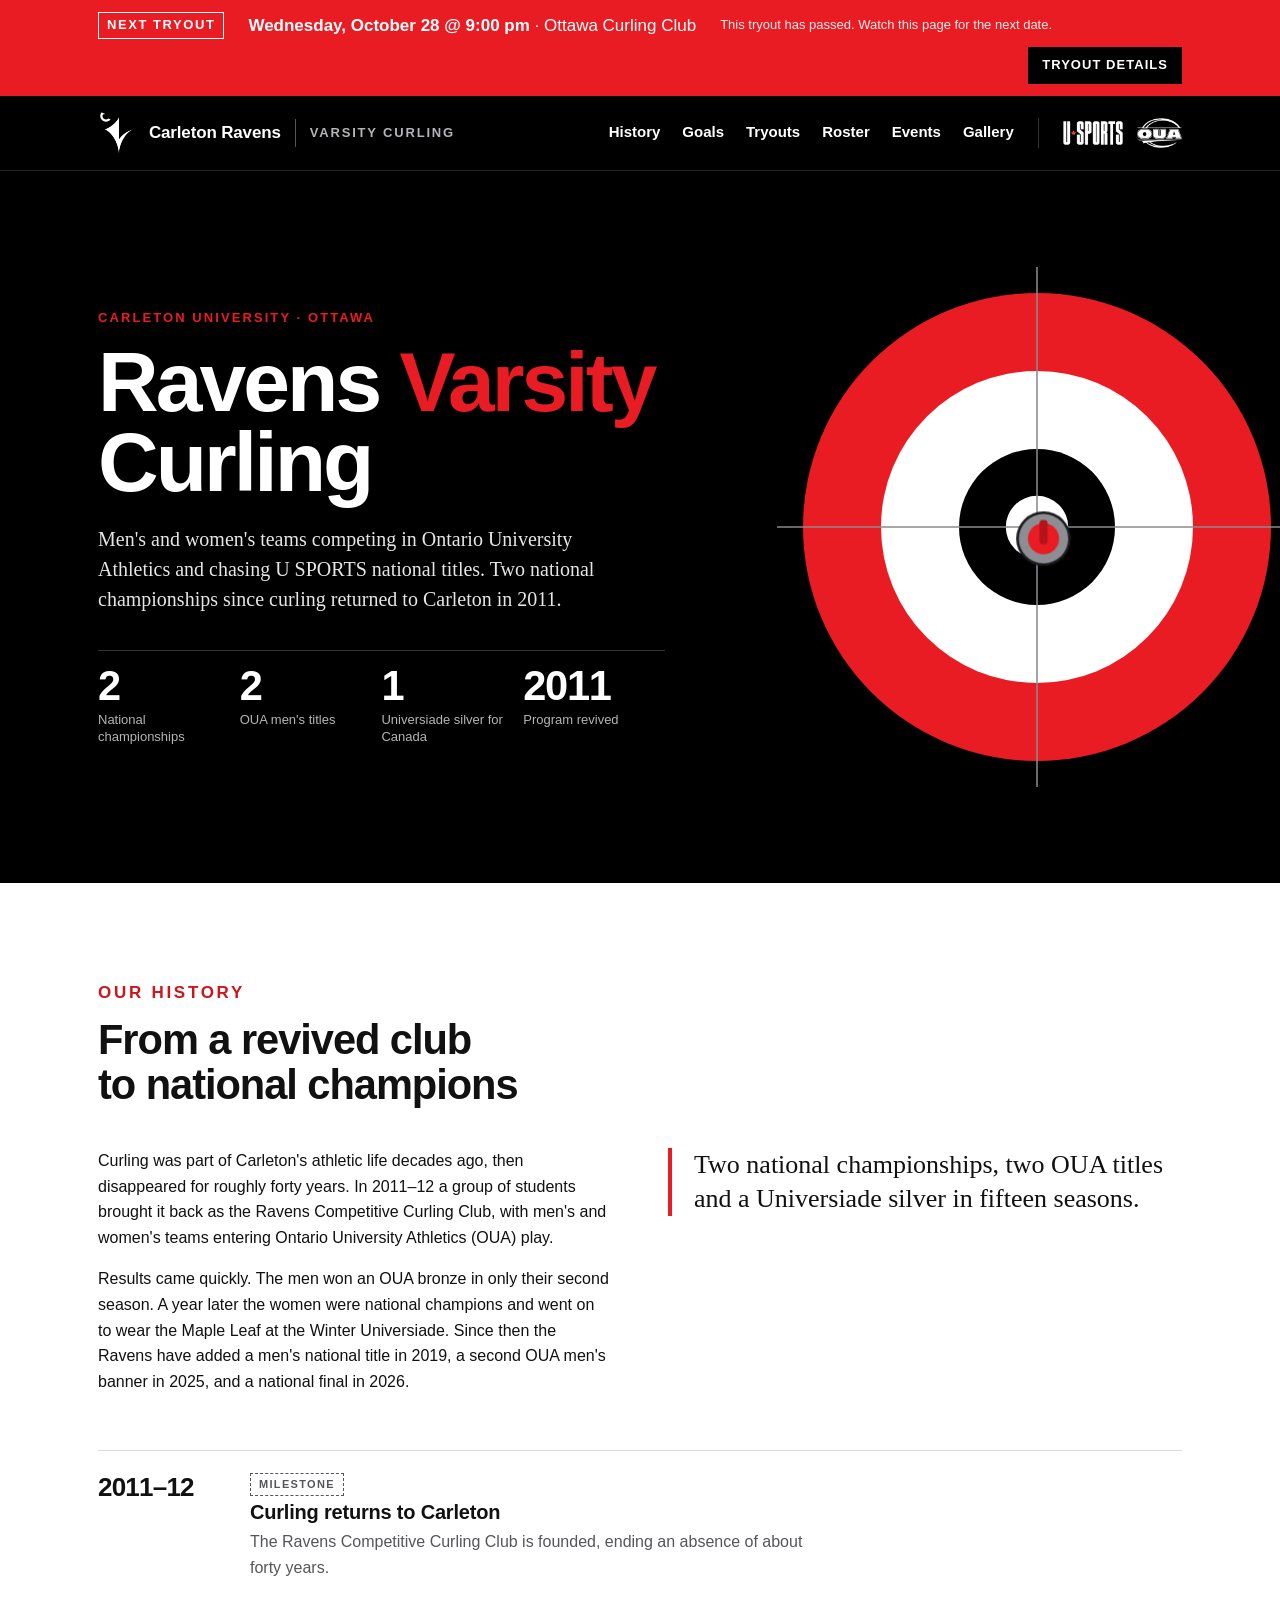
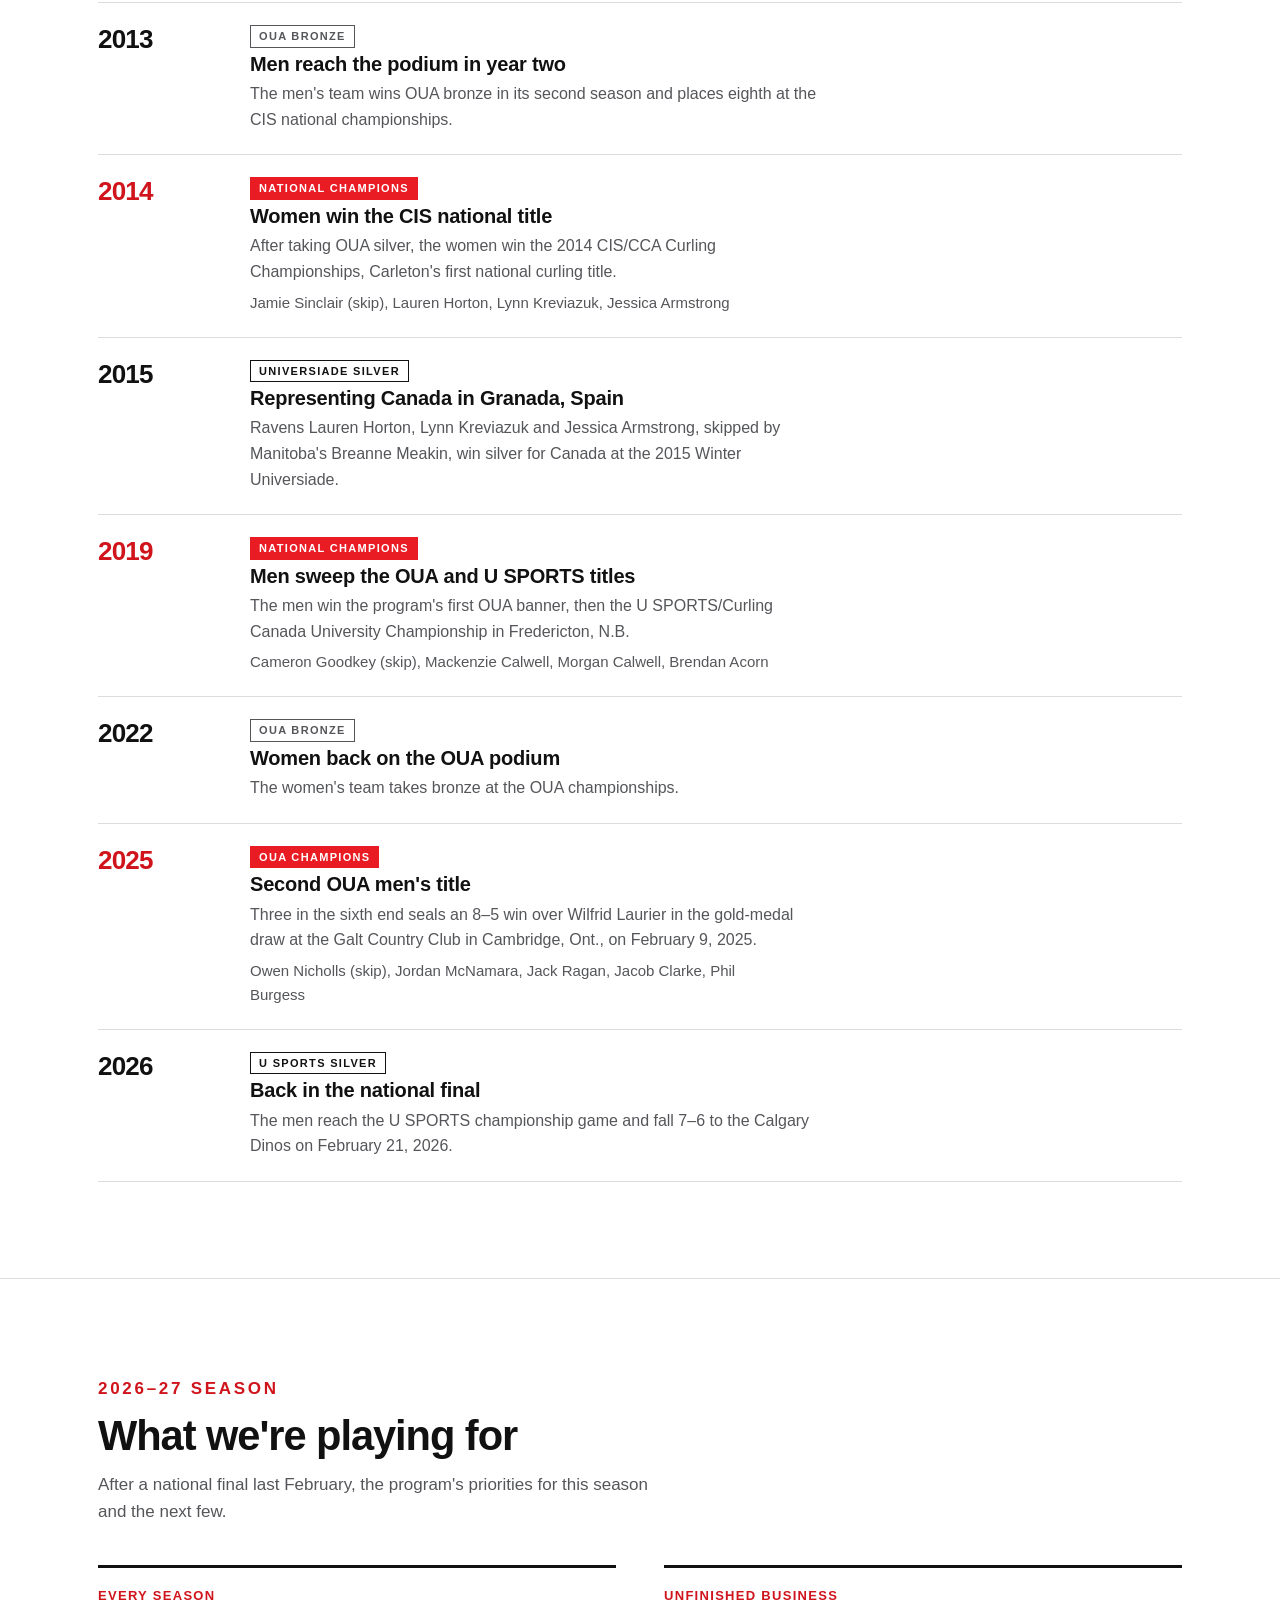
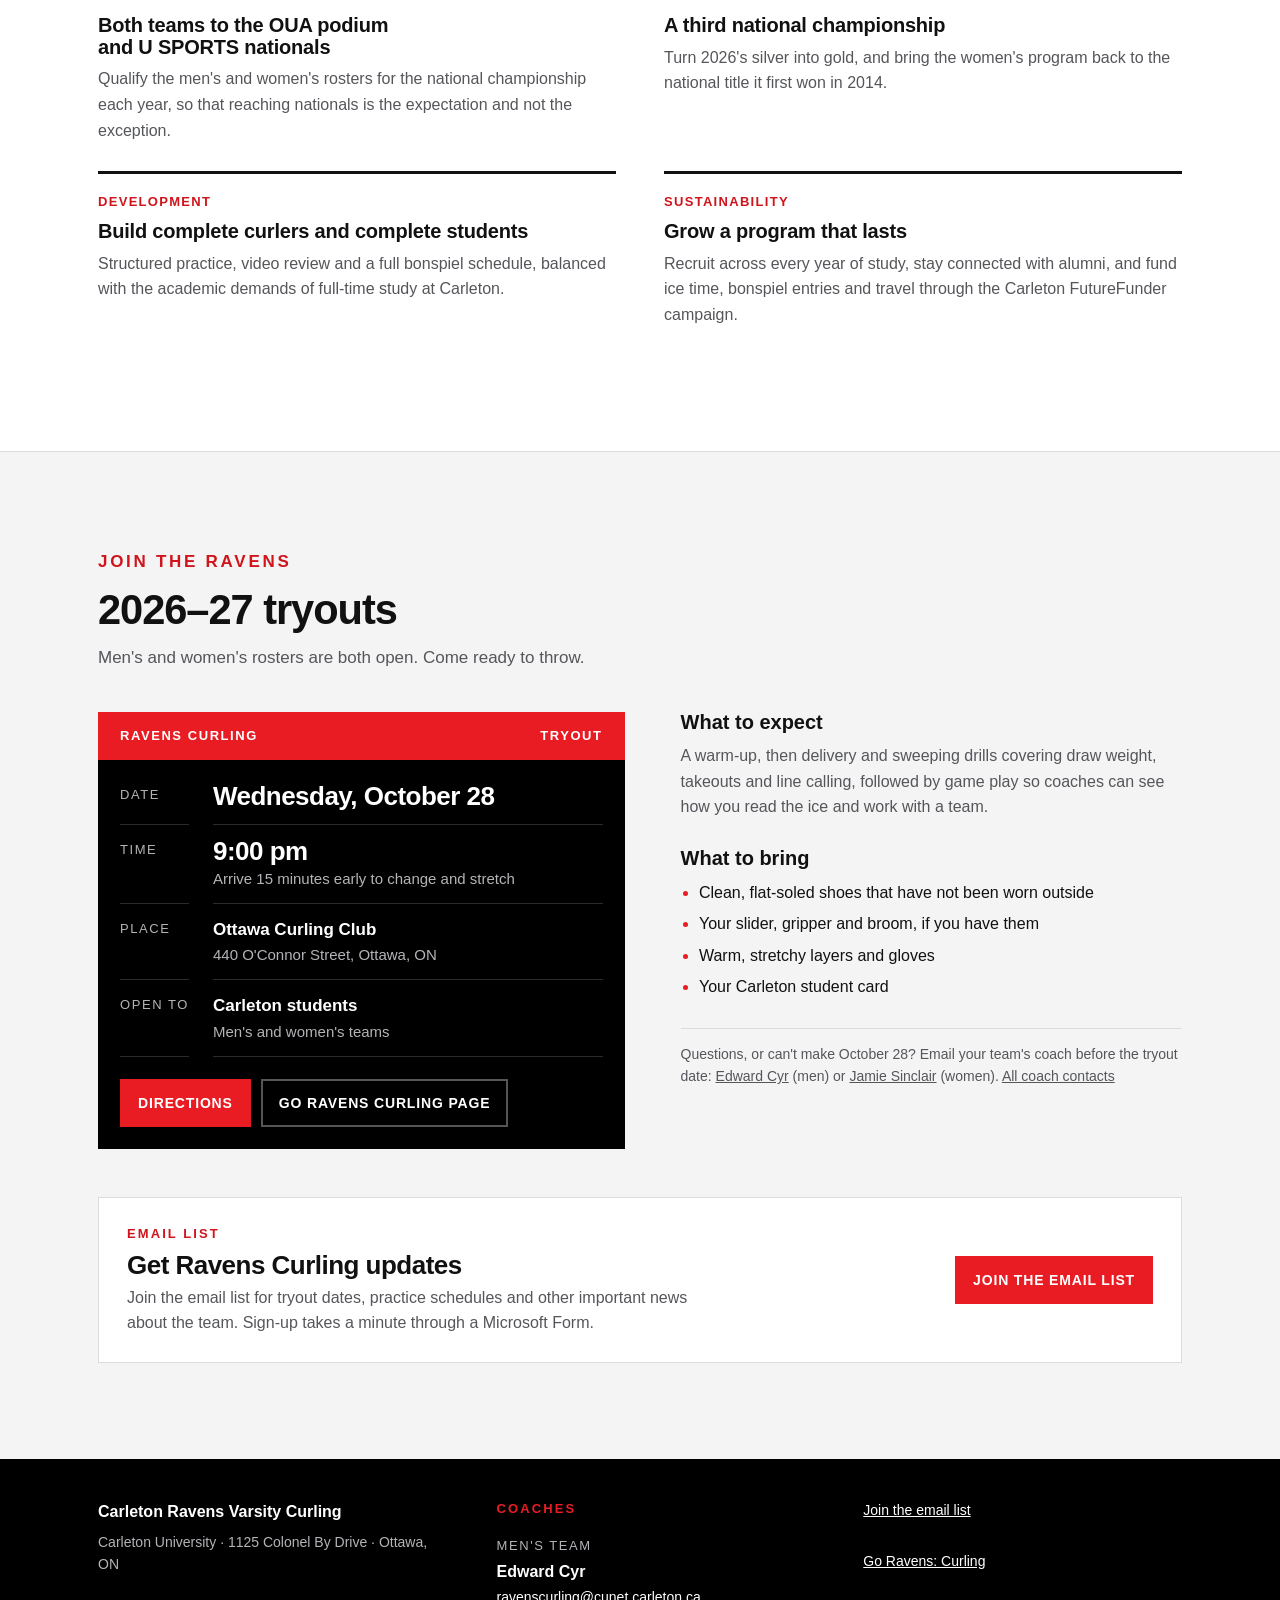
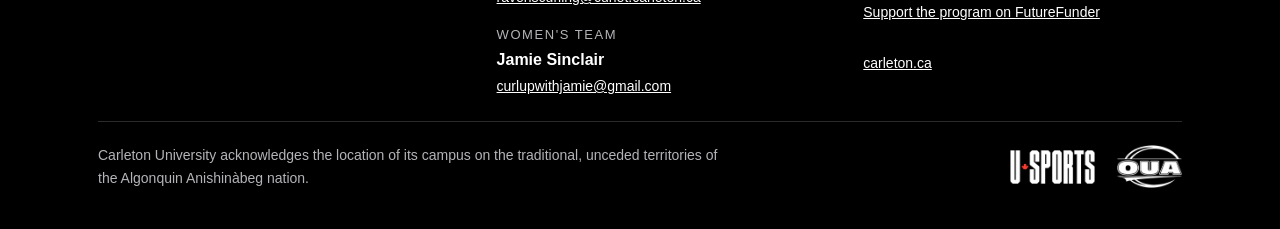
==== commit d0621a91: "Move next tryout to Wednesday, October 28 Update the tryout bar on every page, the Tryouts ticket an" ====
--- a/index.html
+++ b/index.html
@@ -13,7 +13,7 @@
 <div class="tryout-bar" role="region" aria-label="Next tryout">
   <div class="wrap">
     <span class="label">Next tryout</span>
-    <p class="when">Wednesday, October 14 @ 9:00 pm <span>· Ottawa Curling Club</span></p>
+    <p class="when">Wednesday, October 28 @ 9:00 pm <span>· Ottawa Curling Club</span></p>
     <p class="countdown" id="countdown" aria-live="polite"></p>
     <a class="cta" href="#tryouts">Tryout details</a>
   </div>
@@ -226,7 +226,7 @@
           <div class="top"><span>Ravens Curling</span><span>Tryout</span></div>
           <dl>
             <dt>Date</dt>
-            <dd><span class="big">Wednesday, October 14</span></dd>
+            <dd><span class="big">Wednesday, October 28</span></dd>
             <dt>Time</dt>
             <dd><span class="big">9:00 pm</span><span class="sub">Arrive 15 minutes early to change and stretch</span></dd>
             <dt>Place</dt>
@@ -254,7 +254,7 @@
               <li>Your Carleton student card</li>
             </ul>
           </div>
-          <p class="note">Questions, or can't make October 14? Email your team's coach before the tryout date: <a href="mailto:ravenscurling@cunet.carleton.ca">Edward Cyr</a> (men) or <a href="mailto:curlupwithjamie@gmail.com">Jamie Sinclair</a> (women). <a href="#contact">All coach contacts</a></p>
+          <p class="note">Questions, or can't make October 28? Email your team's coach before the tryout date: <a href="mailto:ravenscurling@cunet.carleton.ca">Edward Cyr</a> (men) or <a href="mailto:curlupwithjamie@gmail.com">Jamie Sinclair</a> (women). <a href="#contact">All coach contacts</a></p>
         </div>
       </div>
 
--- a/styles.css
+++ b/styles.css
@@ -543,6 +543,8 @@
   color: var(--accent-text);
 }
 .player .name { font-size: var(--step-1); font-weight: 700; letter-spacing: -0.01em; }
+.player .info { color: var(--muted); font-size: 0.875rem; line-height: 1.45; }
+.player .info .yr { display: block; margin-top: 2px; }
 .player .name.pending { color: var(--muted); font-weight: 400; font-style: italic; }
 
 /* Events page */
@@ -672,6 +674,65 @@
 section.gallery:nth-of-type(odd) { background: var(--surface); }
 @media (prefers-reduced-motion: reduce) {
   .slides figure { transition: none; }
+}
+
+/* Linescores */
+.results { margin-top: 48px; display: grid; gap: 18px; }
+.results-head { display: grid; gap: 6px; max-width: var(--measure); }
+.results-head h3 { font-size: var(--step-2); font-weight: 800; letter-spacing: -0.02em; }
+.results-head p { color: var(--muted); }
+.linescore-card { border-top: 3px solid var(--fg); padding-top: 12px; min-width: 0; }
+.ls-head { display: flex; flex-wrap: wrap; align-items: center; gap: 6px 14px; margin-bottom: 8px; }
+.ls-meta { font-weight: 700; }
+.replay {
+  margin-left: auto;
+  font-weight: 700;
+  font-size: 0.8125rem;
+  letter-spacing: 0.06em;
+  text-transform: uppercase;
+  text-decoration: none;
+  padding: 6px 12px;
+  border: 2px solid var(--carleton-red);
+  color: var(--accent-text);
+  white-space: nowrap;
+}
+.replay::before { content: "\25B6"; margin-right: 6px; font-size: 0.8em; }
+.replay:hover { background: var(--carleton-red); color: var(--white); }
+.ls-meta .from-inline { font-weight: 400; color: var(--muted); }
+.chip.win { background: var(--carleton-red); border-color: var(--carleton-red); color: var(--white); }
+.chip.loss { border-color: var(--muted); color: var(--muted); }
+.ls-scroll { overflow-x: auto; }
+.linescore {
+  border-collapse: collapse;
+  font-variant-numeric: tabular-nums;
+  min-width: 480px;
+  width: 100%;
+  max-width: 720px;
+}
+.linescore th, .linescore td {
+  padding: 7px 8px;
+  text-align: center;
+  border-bottom: 1px solid var(--line);
+}
+.linescore thead th {
+  font-size: var(--step--1);
+  color: var(--muted);
+  font-weight: 700;
+}
+.linescore th[scope="row"], .linescore thead th:first-child { text-align: left; white-space: nowrap; padding-left: 0; }
+.linescore .tot { font-weight: 800; }
+.linescore tr.us th, .linescore tr.us td { font-weight: 700; }
+.team-logo { width: 24px; height: 24px; object-fit: contain; vertical-align: middle; flex: none; }
+.ls-meta .team-logo { margin: 0 6px 0 2px; position: relative; top: -1px; }
+.ls-team { display: inline-flex; align-items: center; gap: 8px; }
+.team-logo.raven { background: var(--black); border-radius: 3px; padding: 2px; }
+.hammer { color: var(--accent-text); font-size: 0.75em; vertical-align: 0.1em; }
+.visually-hidden {
+  position: absolute !important;
+  width: 1px; height: 1px;
+  overflow: hidden;
+  clip: rect(0 0 0 0);
+  white-space: nowrap;
 }
 
 /* Footer */
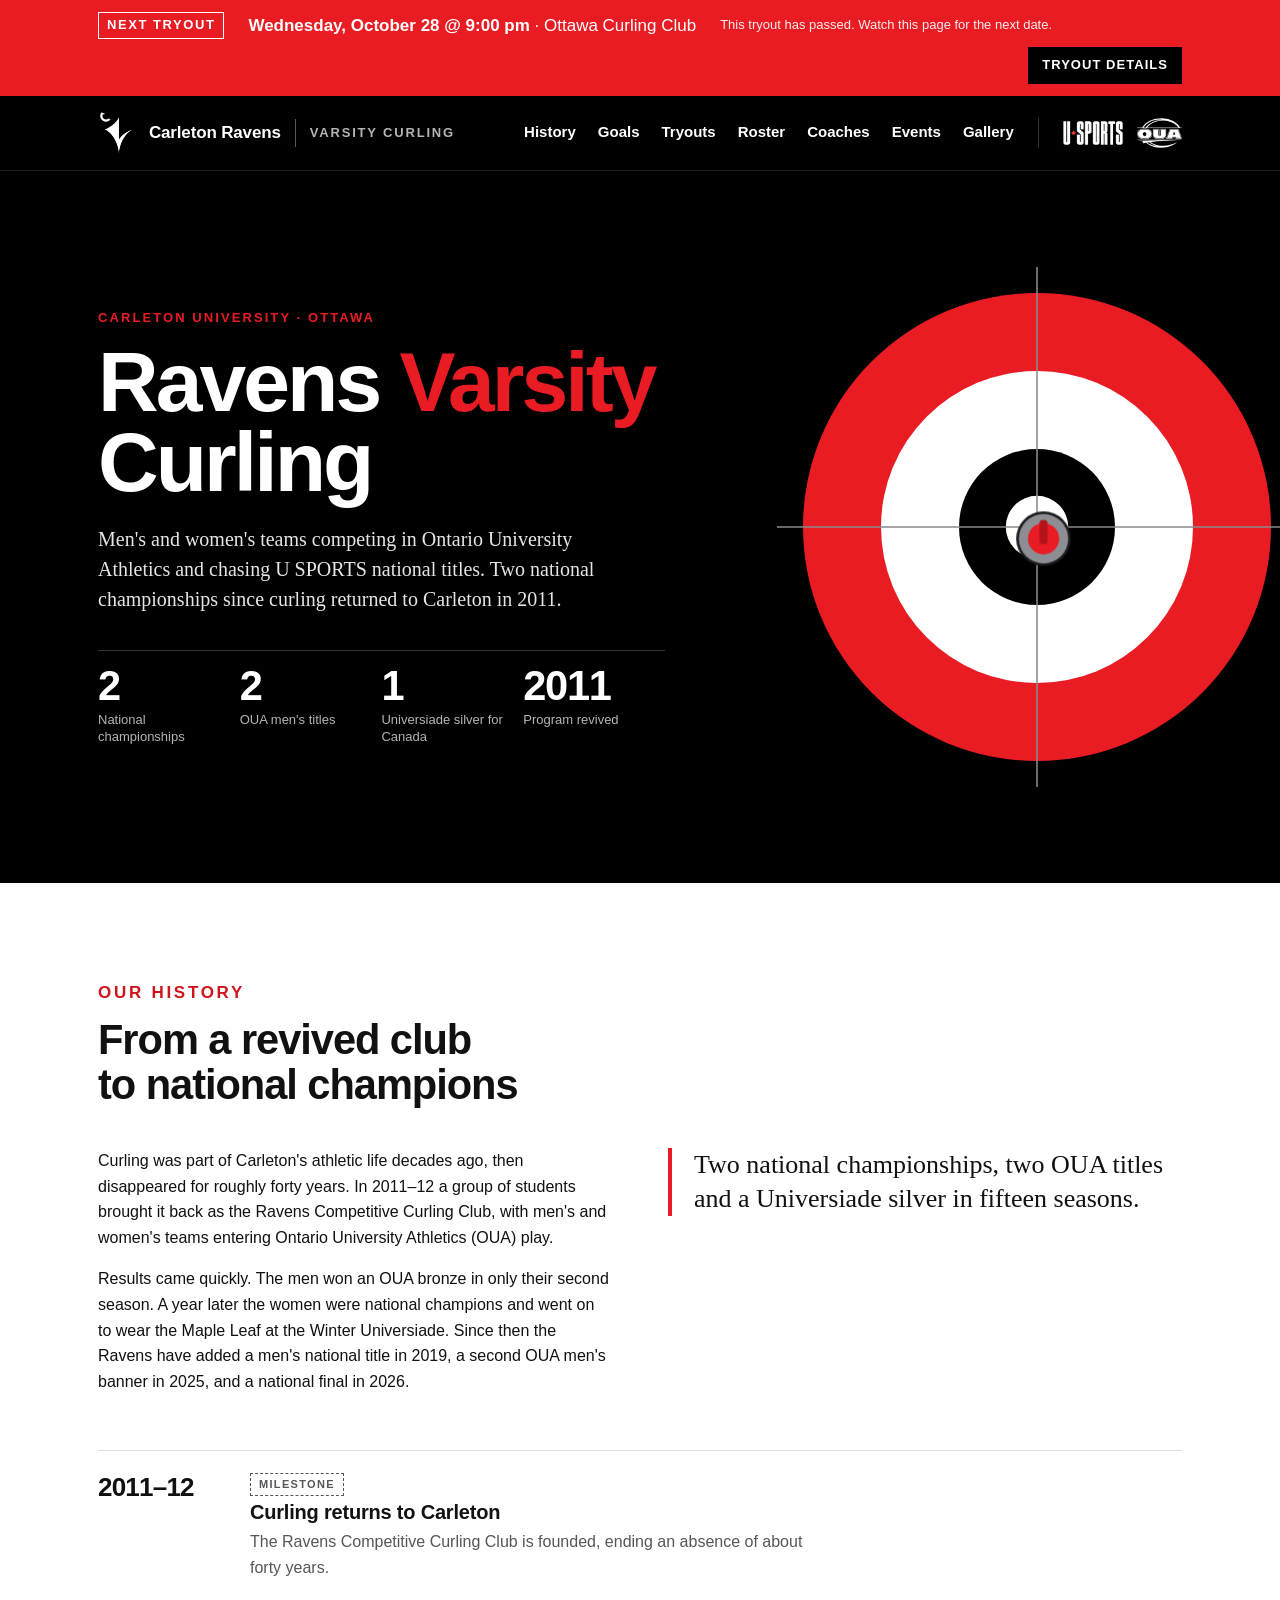
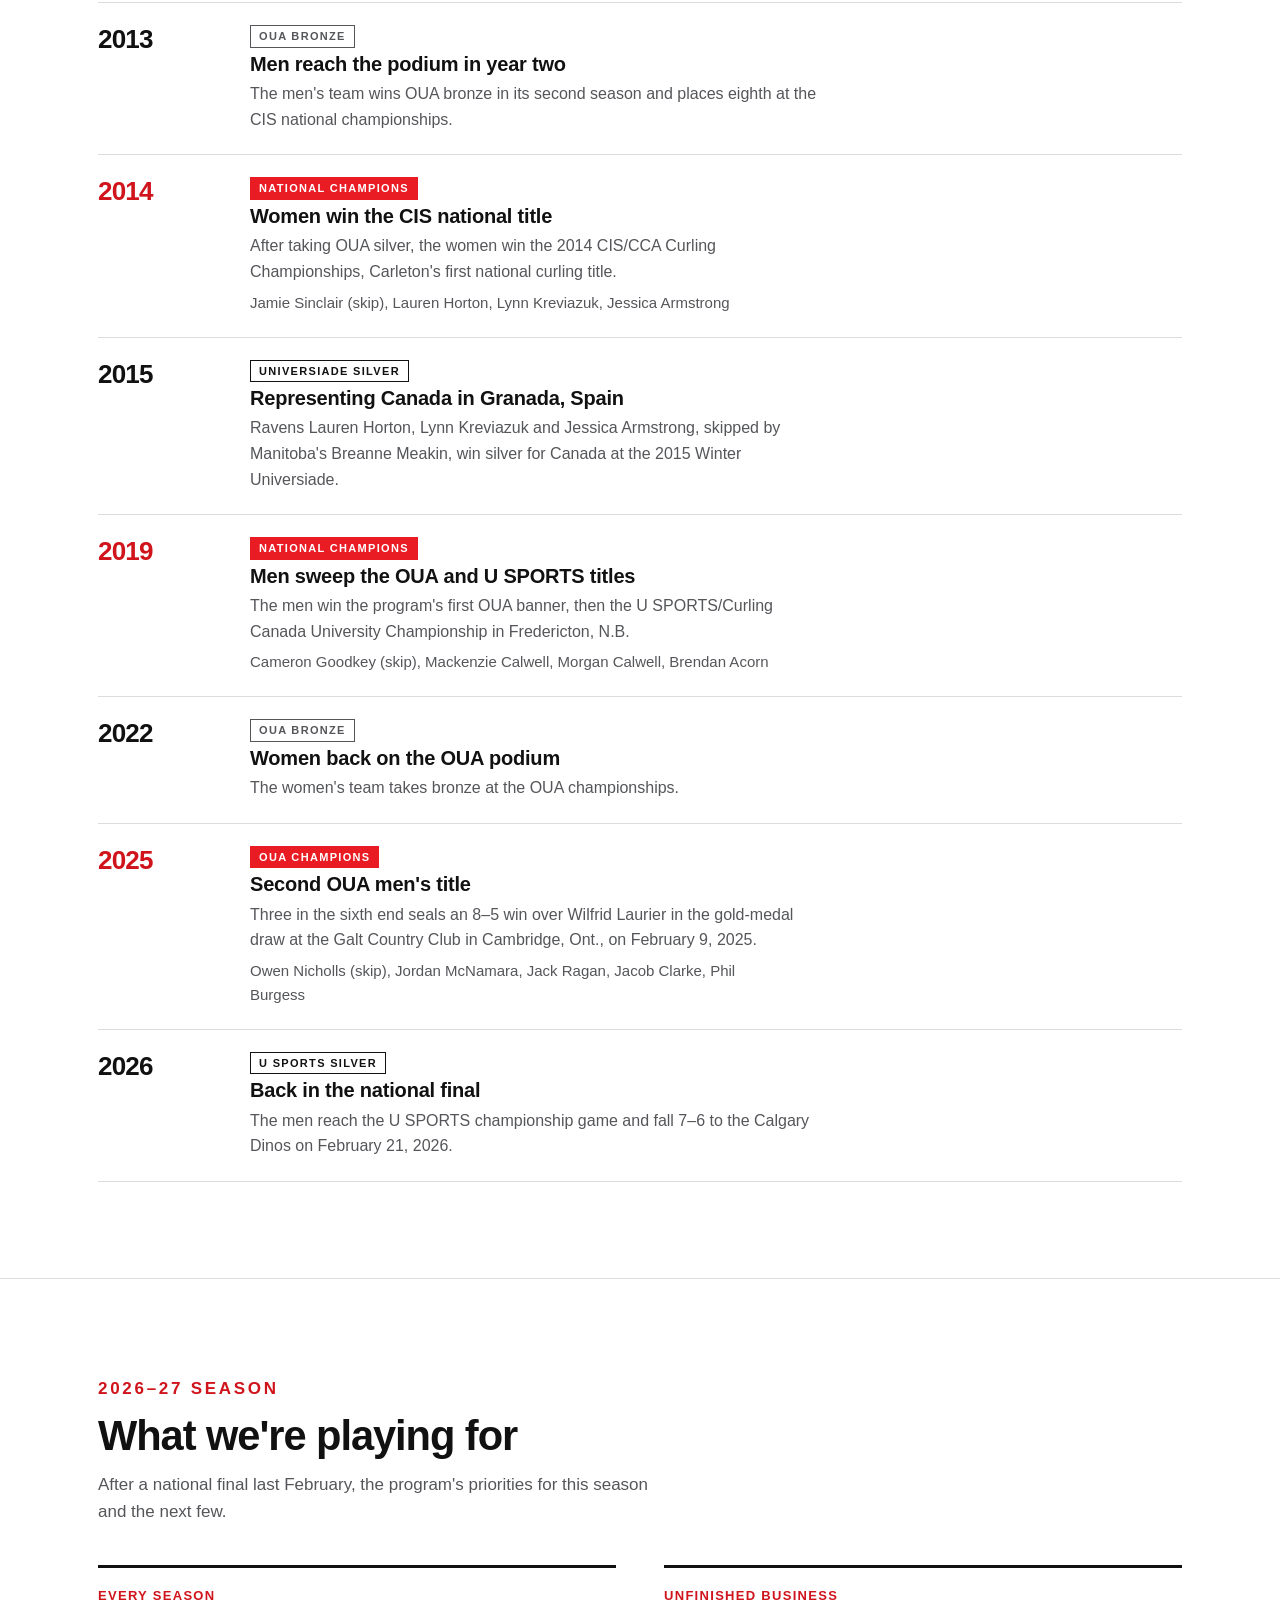
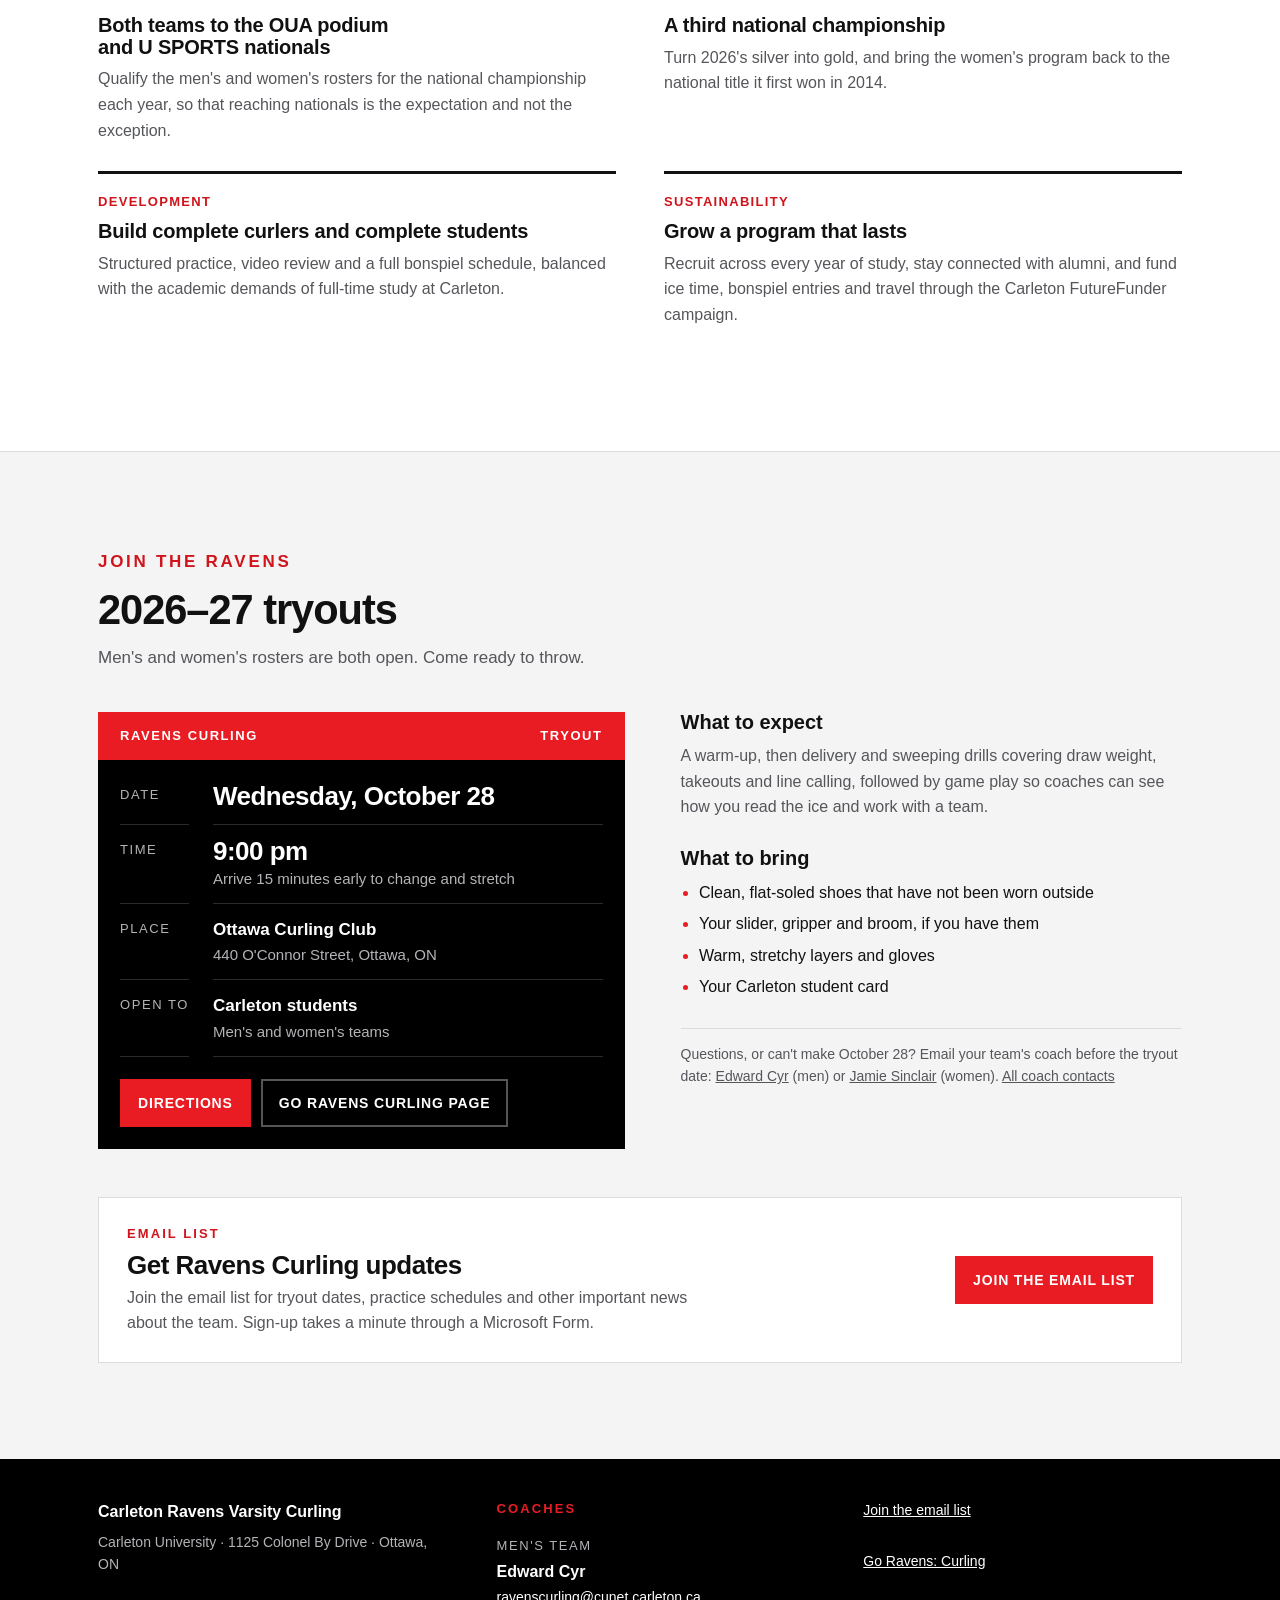
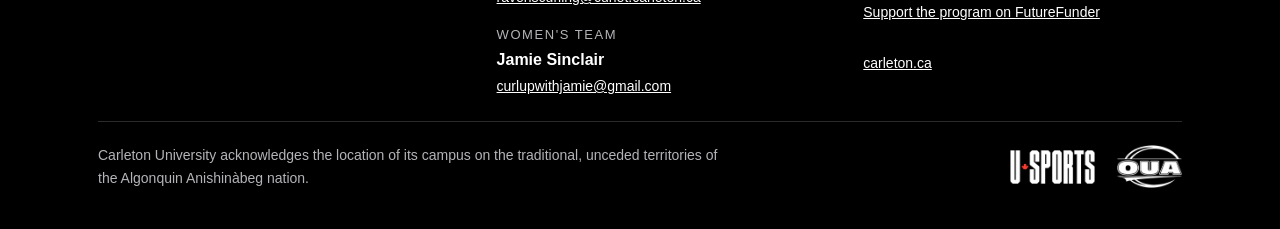
==== commit 0345a21f: "Add Coaches page with Jamie Sinclair and Edward Cyr - coaches.html: bios and career highlights for J" ====
--- a/index.html
+++ b/index.html
@@ -37,6 +37,7 @@
       <a href="#goals">Goals</a>
       <a href="#tryouts">Tryouts</a>
       <a href="roster.html">Roster</a>
+      <a href="coaches.html">Coaches</a>
       <a href="events.html">Events</a>
       <a href="gallery.html">Gallery</a>
     </nav>
--- a/styles.css
+++ b/styles.css
@@ -734,6 +734,49 @@
   clip: rect(0 0 0 0);
   white-space: nowrap;
 }
+
+/* Coaches page */
+.coach-profile.alt { background: var(--surface); }
+.profile-grid {
+  display: grid;
+  grid-template-columns: minmax(0, 1.4fr) minmax(0, 1fr);
+  gap: 40px 56px;
+  align-items: start;
+}
+.profile-main { display: grid; gap: 1em; }
+.profile-main .eyebrow { color: var(--accent-text); }
+.profile-main h2 { font-size: var(--step-3); font-weight: 800; letter-spacing: -0.025em; }
+.profile-main p { max-width: var(--measure); }
+.profile-lede { font-family: var(--font-serif); font-size: var(--step-1); line-height: 1.45; }
+.highlights { list-style: none; margin: 0; padding: 10px 22px 18px; display: grid; }
+.highlights li {
+  display: grid;
+  grid-template-columns: 6.5rem minmax(0, 1fr);
+  gap: 12px;
+  padding-block: 11px;
+  border-bottom: 1px solid #2B2B2E;
+  font-size: 0.9375rem;
+}
+.hl-yr { font-weight: 700; color: var(--carleton-red); font-variant-numeric: tabular-nums; }
+.company { margin-top: 64px; border-top: 3px solid var(--fg); padding-top: 24px; display: grid; gap: 28px; }
+.company-head { display: grid; gap: 8px; max-width: var(--measure); }
+.company-head .eyebrow { color: var(--accent-text); }
+.company-head h3 { font-size: var(--step-3); font-weight: 800; letter-spacing: -0.025em; }
+.company-head p:last-child { color: var(--muted); }
+.services {
+  list-style: none;
+  margin: 0;
+  padding: 0;
+  display: grid;
+  grid-template-columns: repeat(3, minmax(0, 1fr));
+  gap: 0 32px;
+}
+.services li { border-top: 1px solid var(--line); padding-block: 16px 22px; display: grid; gap: 6px; align-content: start; min-width: 0; }
+.services h4 { margin: 0; font-size: var(--step-0); font-weight: 700; }
+.services p { color: var(--muted); font-size: 0.9375rem; }
+.company-links { display: flex; flex-wrap: wrap; gap: 10px; }
+.btn.ghost-dark { background: transparent; border-color: var(--fg); color: var(--fg); }
+.btn.ghost-dark:hover { background: var(--fg); color: var(--bg); border-color: var(--fg); }
 
 /* Footer */
 .site-foot {
@@ -775,7 +818,7 @@
 .site-foot .lg-oua { height: 43px; }
 
 /* ---------- Responsive ---------- */
-@media (max-width: 1120px) {
+@media (max-width: 1200px) {
   .wordmark .divider, .wordmark .team { display: none; }
 }
 @media (max-width: 900px) {
@@ -786,15 +829,18 @@
     margin-right: 0;
     order: -1;
   }
-  .history-intro, .tryout-grid, .goals, .site-foot .wrap, .event-grid, .road { grid-template-columns: minmax(0, 1fr); }
+  .history-intro, .tryout-grid, .goals, .site-foot .wrap, .event-grid, .road, .profile-grid { grid-template-columns: minmax(0, 1fr); }
+  .services { grid-template-columns: repeat(2, minmax(0, 1fr)); }
   .road { gap: 20px; }
 }
-@media (max-width: 920px) {
+@media (max-width: 980px) {
   /* Header: raven and league marks on the first row, section links below */
   .site-head .leagues { order: 2; padding-left: 0; border-left: 0; gap: 10px; }
   .site-nav { order: 3; flex-basis: 100%; }
 }
 @media (max-width: 620px) {
+  .services { grid-template-columns: minmax(0, 1fr); }
+  .highlights li { grid-template-columns: minmax(0, 1fr); gap: 2px; }
   .honours { grid-template-columns: repeat(2, minmax(0, 1fr)); row-gap: 14px; }
   .timeline li { grid-template-columns: minmax(0, 1fr); gap: 6px; }
   .tryout-bar a.cta { margin-left: 0; }
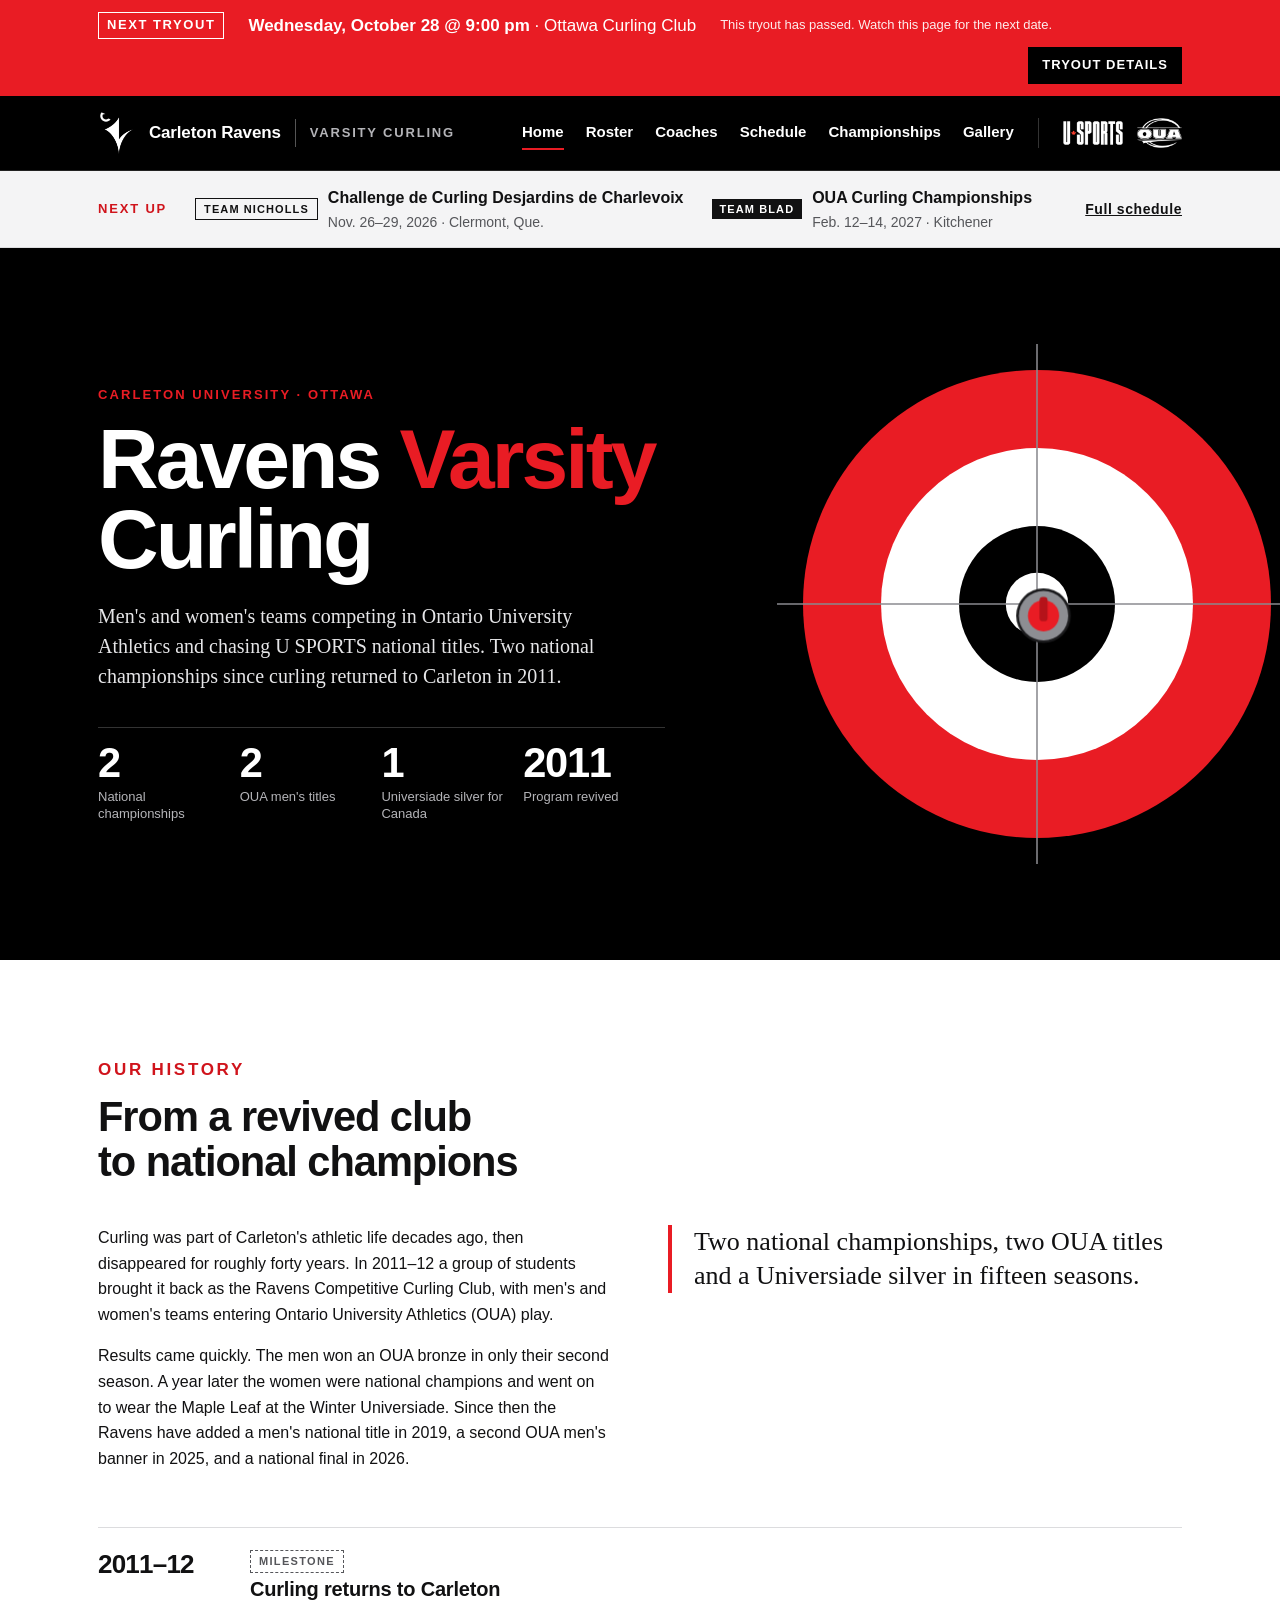
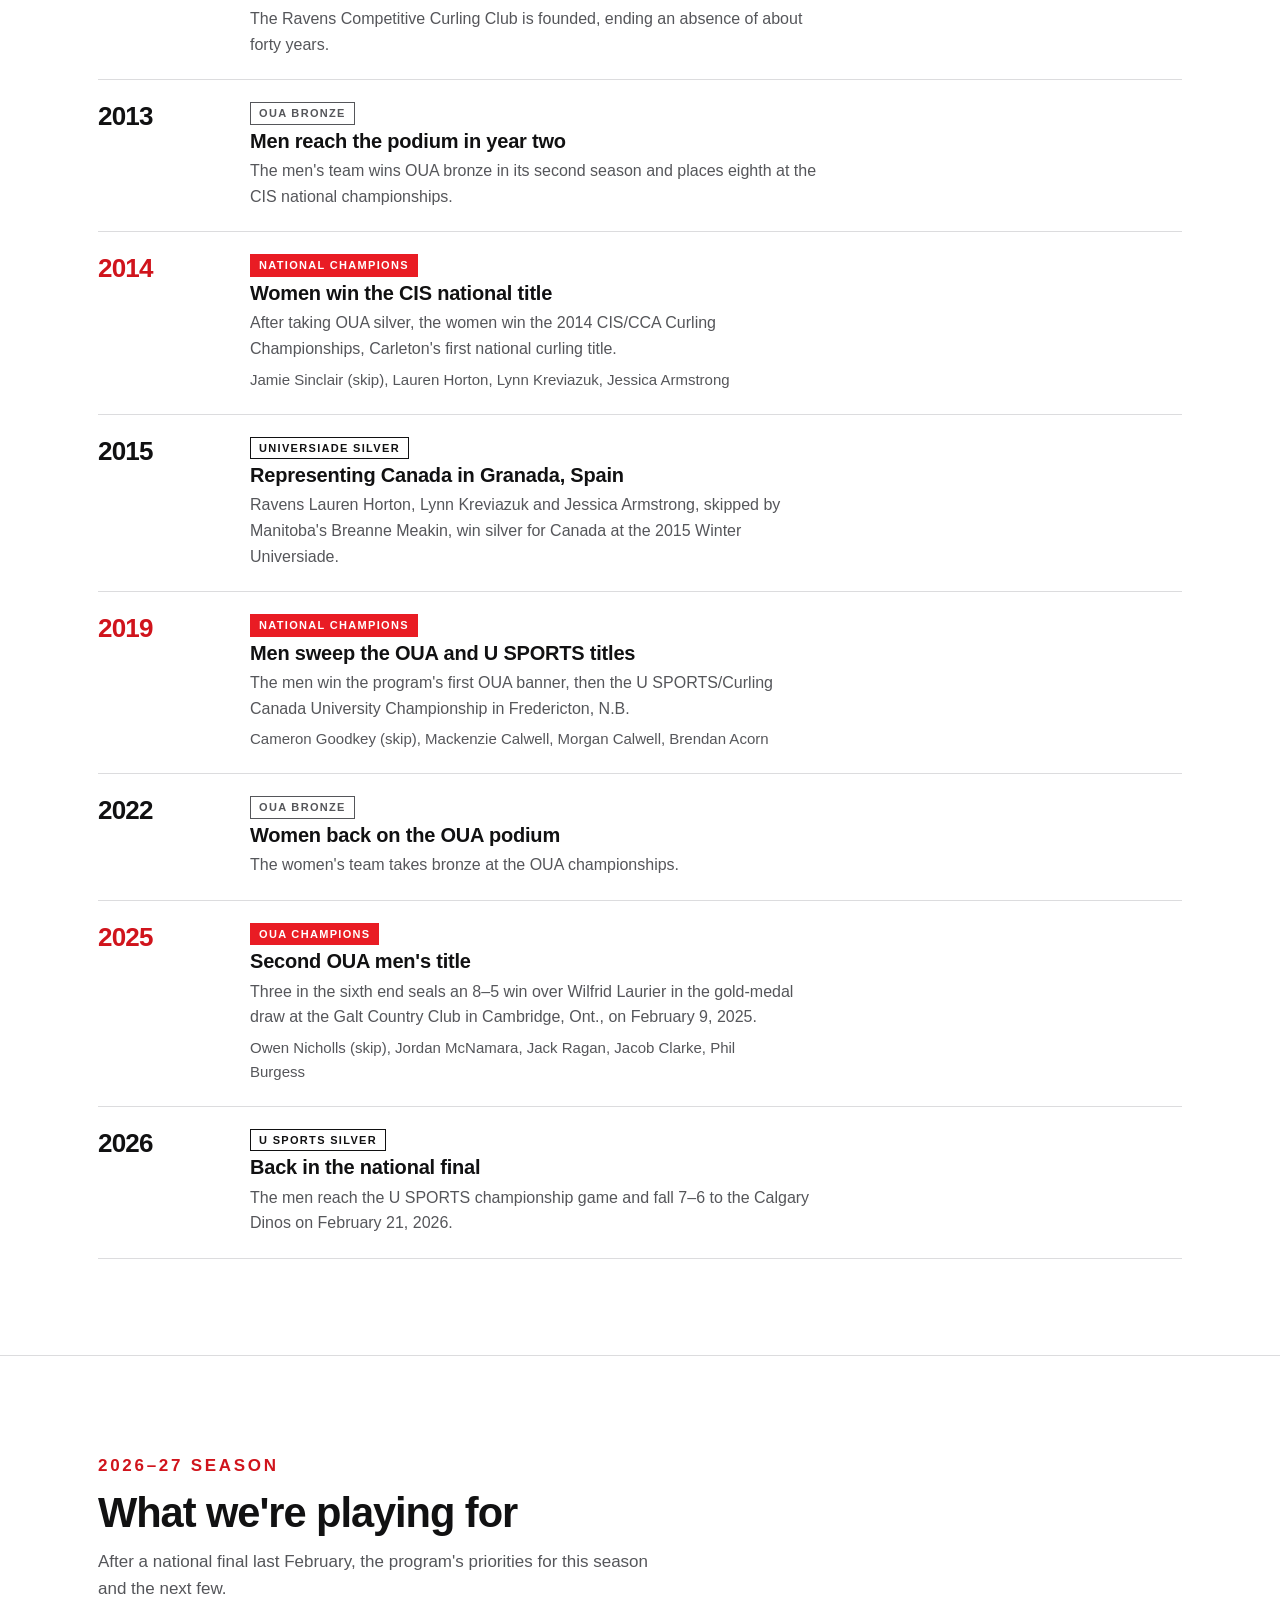
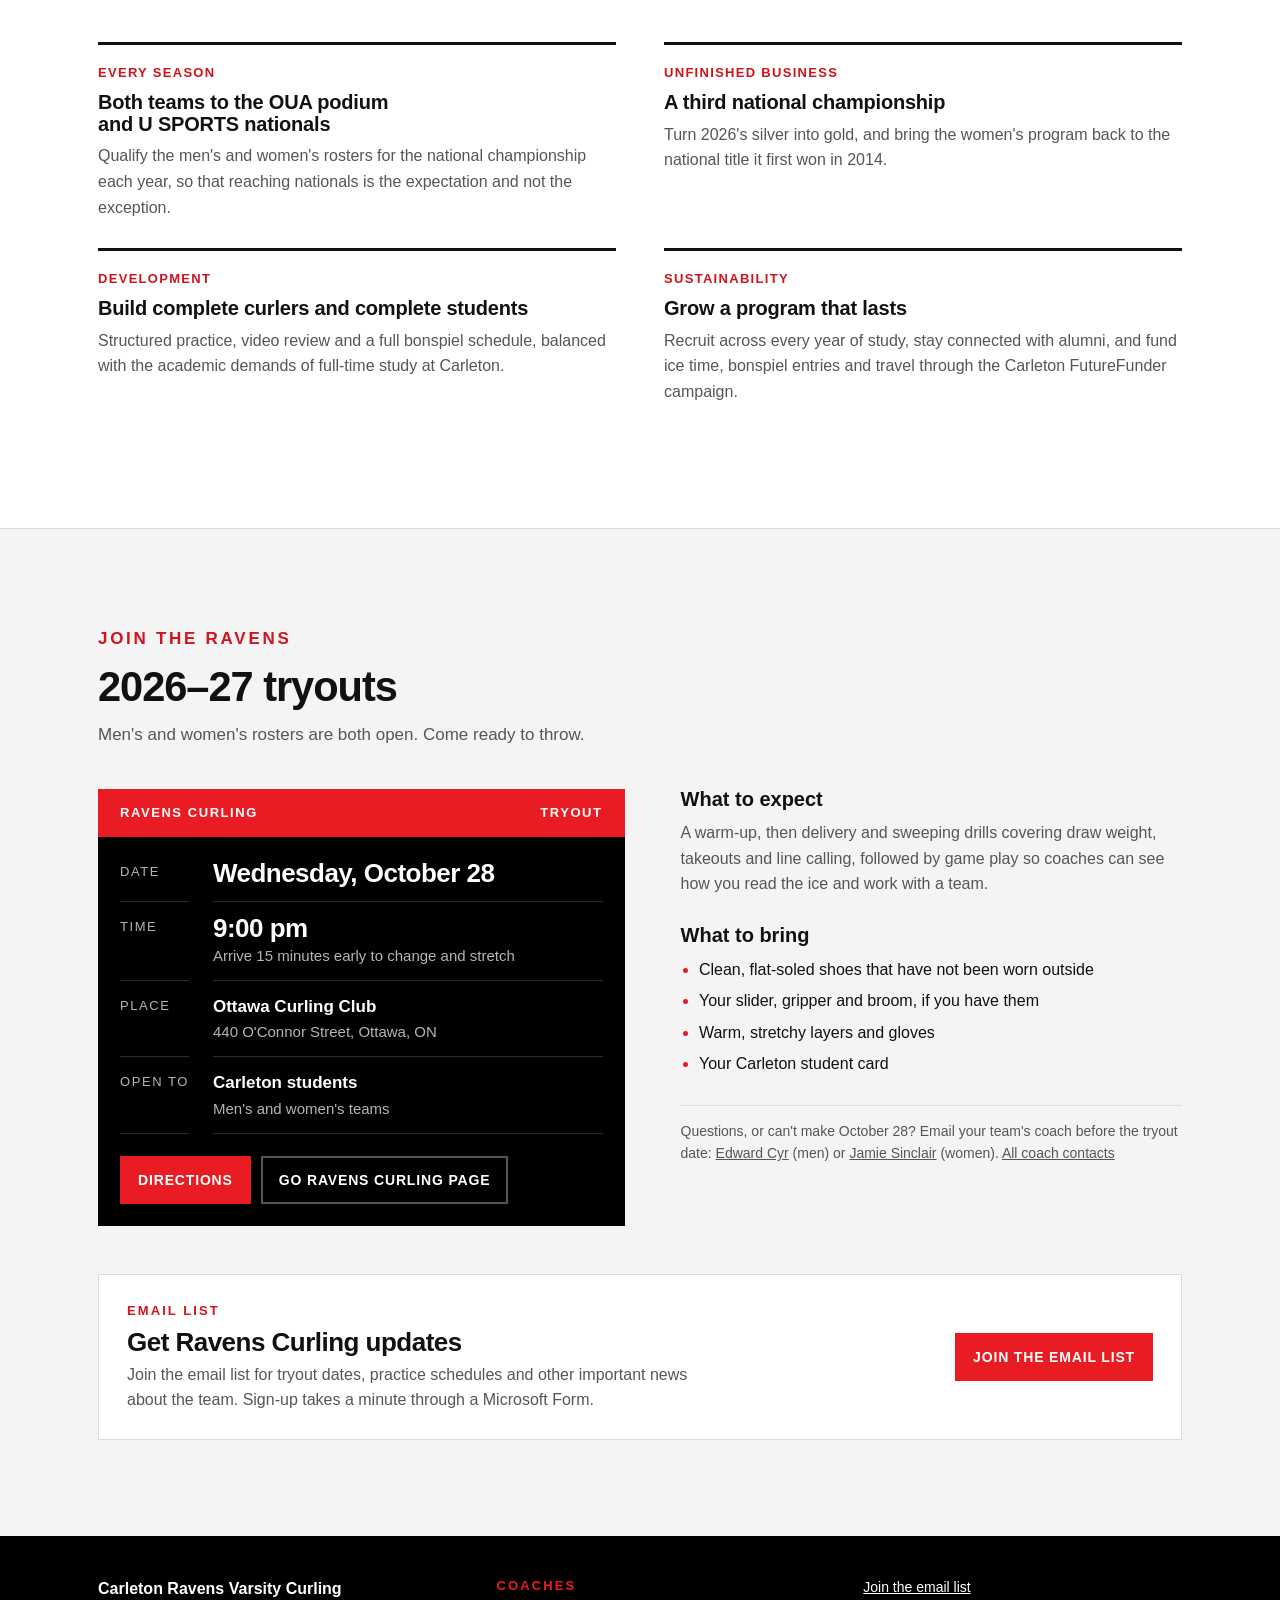
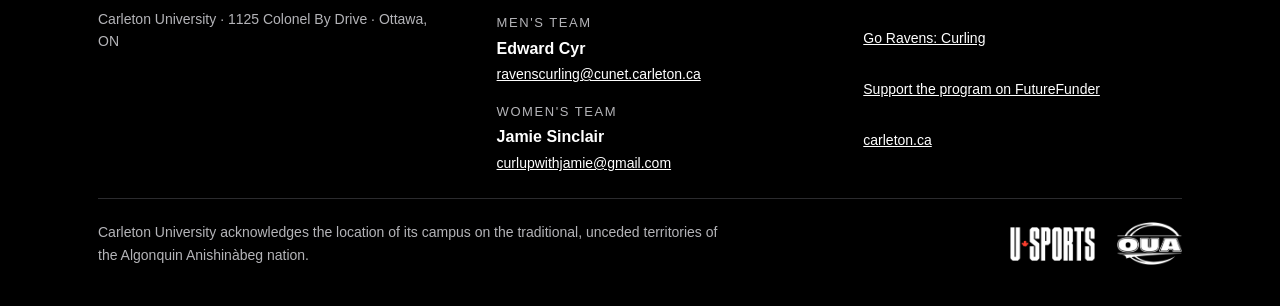
==== commit a199aa73: "Add Schedule page, Championships page and Next up strip - schedule.html: season calendar for both te" ====
--- a/index.html
+++ b/index.html
@@ -5,7 +5,7 @@
 <meta name="viewport" content="width=device-width, initial-scale=1, viewport-fit=cover">
 <title>Ravens Varsity Curling</title>
 <meta name="description" content="Carleton Ravens Varsity Curling: program history, goals, and 2026–27 tryouts at the Ottawa Curling Club.">
-<link rel="stylesheet" href="styles.css">
+<link rel="stylesheet" href="styles.css?v=8e43a982">
 </head>
 <body>
 
@@ -32,13 +32,12 @@
       <span class="team">Varsity Curling</span>
     </a>
     </div>
-    <nav class="site-nav" aria-label="Sections">
-      <a href="#history">History</a>
-      <a href="#goals">Goals</a>
-      <a href="#tryouts">Tryouts</a>
+    <nav class="site-nav" aria-label="Site">
+      <a href="index.html" aria-current="page">Home</a>
       <a href="roster.html">Roster</a>
       <a href="coaches.html">Coaches</a>
-      <a href="events.html">Events</a>
+      <a href="schedule.html">Schedule</a>
+      <a href="championships.html">Championships</a>
       <a href="gallery.html">Gallery</a>
     </nav>
     <div class="leagues" role="group" aria-label="Leagues">
@@ -47,6 +46,24 @@
     </div>
   </div>
 </header>
+
+<!-- ===== Next up ===== -->
+<section class="next-up" aria-label="Next up">
+  <div class="wrap">
+    <span class="nu-label">Next up</span>
+    <a class="nu-item" href="schedule.html#team-nicholls">
+      <span class="tag-team nicholls">Team Nicholls</span>
+      <span class="nu-event">Challenge de Curling Desjardins de Charlevoix</span>
+      <span class="nu-when">Nov. 26–29, 2026 · Clermont, Que.</span>
+    </a>
+    <a class="nu-item" href="schedule.html#team-blad">
+      <span class="tag-team blad">Team Blad</span>
+      <span class="nu-event">OUA Curling Championships</span>
+      <span class="nu-when">Feb. 12–14, 2027 · Kitchener</span>
+    </a>
+    <a class="nu-all" href="schedule.html">Full schedule</a>
+  </div>
+</section>
 
 <main id="top">
 
@@ -307,6 +324,6 @@
   </div>
 </footer>
 
-<script src="site.js"></script>
+<script src="site.js?v=c6699a5b"></script>
 </body>
 </html>
--- a/styles.css
+++ b/styles.css
@@ -519,6 +519,7 @@
 .jump a:hover { border-color: var(--white); background: var(--white); color: var(--black); }
 .team-photo { margin: 0 0 32px; }
 .team-photo img { display: block; width: 100%; height: auto; }
+.team-photo figcaption { font-size: 0.875rem; color: var(--muted); margin-top: 10px; }
 .lineup {
   list-style: none;
   margin: 0;
@@ -777,6 +778,156 @@
 .company-links { display: flex; flex-wrap: wrap; gap: 10px; }
 .btn.ghost-dark { background: transparent; border-color: var(--fg); color: var(--fg); }
 .btn.ghost-dark:hover { background: var(--fg); color: var(--bg); border-color: var(--fg); }
+
+/* Roster season menu and photo placeholder */
+.season-menu { position: relative; display: inline-block; justify-self: start; margin-top: 4px; }
+.season-menu summary {
+  list-style: none;
+  cursor: pointer;
+  font-size: 0.875rem;
+  letter-spacing: 0.04em;
+  padding: 8px 14px;
+  border: 2px solid #555;
+  color: var(--hero-fg);
+}
+.season-menu summary::-webkit-details-marker { display: none; }
+.season-menu summary::after { content: "\25BE"; margin-left: 8px; }
+.season-menu[open] summary, .season-menu summary:hover { border-color: var(--white); }
+.season-menu ul {
+  position: absolute;
+  z-index: 5;
+  top: calc(100% + 4px);
+  left: 0;
+  min-width: 100%;
+  margin: 0;
+  padding: 6px 0;
+  list-style: none;
+  background: var(--black);
+  border: 1px solid #444;
+}
+.season-menu a { display: block; padding: 8px 14px; color: var(--hero-fg); text-decoration: none; white-space: nowrap; }
+.season-menu a:hover { background: #222; }
+.season-menu a[aria-current="page"] { color: var(--carleton-red); font-weight: 700; }
+.photo-pending {
+  margin: 0 0 32px;
+  aspect-ratio: 3 / 2;
+  max-width: 100%;
+  max-height: 360px;
+  width: 100%;
+  display: grid;
+  place-items: center;
+  border: 2px dashed var(--line);
+  background: var(--surface);
+  color: var(--muted);
+  font-weight: 700;
+  letter-spacing: 0.06em;
+  text-transform: uppercase;
+  font-size: 0.875rem;
+}
+
+/* Team tags */
+.tag-team {
+  display: inline-block;
+  font-size: 0.6875rem;
+  font-weight: 700;
+  letter-spacing: 0.1em;
+  text-transform: uppercase;
+  padding: 3px 8px;
+  line-height: 1.3;
+  white-space: nowrap;
+}
+.tag-team.blad { background: var(--fg); color: var(--bg); }
+.tag-team.nicholls { border: 1.5px solid var(--fg); color: var(--fg); }
+
+/* Season calendar */
+.cal-year { font-size: var(--step-1); font-weight: 800; margin: 8px 0 6px; color: var(--muted); }
+.calendar { list-style: none; margin: 0 0 28px; padding: 0; }
+.cal-item {
+  display: grid;
+  grid-template-columns: 7.5rem minmax(0, 1fr) auto 10.5rem;
+  gap: 6px 24px;
+  align-items: center;
+  padding-block: 14px;
+  border-top: 1px solid var(--line);
+}
+.calendar .cal-item:last-child { border-bottom: 1px solid var(--line); }
+.cal-date { font-weight: 800; font-variant-numeric: tabular-nums; }
+.cal-main { display: grid; gap: 2px; min-width: 0; }
+.cal-name { font-weight: 700; text-decoration: none; }
+.cal-name:hover { text-decoration: underline; }
+.cal-sub, .cal-place { color: var(--muted); font-size: 0.875rem; }
+.cal-tags { display: flex; flex-wrap: wrap; gap: 6px; }
+.cal-status { text-align: right; font-size: 0.875rem; }
+.cal-res { font-weight: 700; }
+.cal-up { color: var(--muted); }
+.cal-next {
+  display: inline-block;
+  background: var(--carleton-red);
+  color: var(--white);
+  font-weight: 700;
+  font-size: 0.75rem;
+  letter-spacing: 0.08em;
+  text-transform: uppercase;
+  padding: 4px 10px;
+}
+.cal-item.is-next { box-shadow: inset 4px 0 0 var(--carleton-red); padding-left: 14px; }
+.cal-item.is-done .cal-date { color: var(--muted); }
+
+/* Team tour sections and fold-out results */
+section.team-tour:nth-of-type(even) { background: var(--surface); }
+.results-title { font-size: var(--step-2); font-weight: 800; letter-spacing: -0.02em; margin: 48px 0 0; }
+details.results { margin-top: 14px; border-top: 3px solid var(--fg); }
+details.results[open] { padding-bottom: 8px; }
+.results-sum {
+  list-style: none;
+  cursor: pointer;
+  display: flex;
+  flex-wrap: wrap;
+  align-items: baseline;
+  justify-content: space-between;
+  gap: 6px 16px;
+  padding: 14px 0;
+}
+.results-sum::-webkit-details-marker { display: none; }
+.rs-name { font-size: var(--step-1); font-weight: 800; letter-spacing: -0.01em; }
+.rs-name::before { content: "\25B8"; display: inline-block; width: 1.1em; color: var(--accent-text); transition: transform .15s ease; }
+details.results[open] .rs-name::before { transform: rotate(90deg); }
+.rs-rec { font-weight: 700; color: var(--muted); font-variant-numeric: tabular-nums; }
+.results-sum:focus-visible { outline: 3px solid var(--carleton-red); outline-offset: 2px; }
+details.results .results-head { margin-bottom: 14px; }
+details.results .linescore-card + .linescore-card { margin-top: 18px; }
+details.results .note { margin-top: 14px; }
+
+/* Home page Next up strip */
+.next-up { background: var(--surface); border-bottom: 1px solid var(--line); }
+.next-up .wrap {
+  display: flex;
+  flex-wrap: wrap;
+  align-items: center;
+  gap: 10px 28px;
+  padding-block: 14px;
+}
+.nu-label {
+  font-size: var(--step--1);
+  font-weight: 700;
+  letter-spacing: 0.14em;
+  text-transform: uppercase;
+  color: var(--accent-text);
+}
+.nu-item {
+  display: grid;
+  grid-template-columns: auto minmax(0, 1fr);
+  grid-template-areas: "tag event" "tag when";
+  column-gap: 10px;
+  align-items: center;
+  text-decoration: none;
+  min-width: 0;
+}
+.nu-item .tag-team { grid-area: tag; }
+.nu-event { grid-area: event; font-weight: 700; }
+.nu-when { grid-area: when; color: var(--muted); font-size: 0.875rem; }
+.nu-item:hover .nu-event { text-decoration: underline; }
+.nu-all { margin-left: auto; font-weight: 700; font-size: 0.875rem; letter-spacing: 0.04em; }
 
 /* Footer */
 .site-foot {
@@ -839,6 +990,11 @@
   .site-nav { order: 3; flex-basis: 100%; }
 }
 @media (max-width: 620px) {
+  .cal-item { grid-template-columns: minmax(0, 1fr) auto; }
+  .cal-date { grid-column: 1 / -1; }
+  .cal-tags { grid-column: 1; }
+  .cal-status { grid-column: 2; grid-row: 3; }
+  .nu-all { margin-left: 0; }
   .services { grid-template-columns: minmax(0, 1fr); }
   .highlights li { grid-template-columns: minmax(0, 1fr); gap: 2px; }
   .honours { grid-template-columns: repeat(2, minmax(0, 1fr)); row-gap: 14px; }
